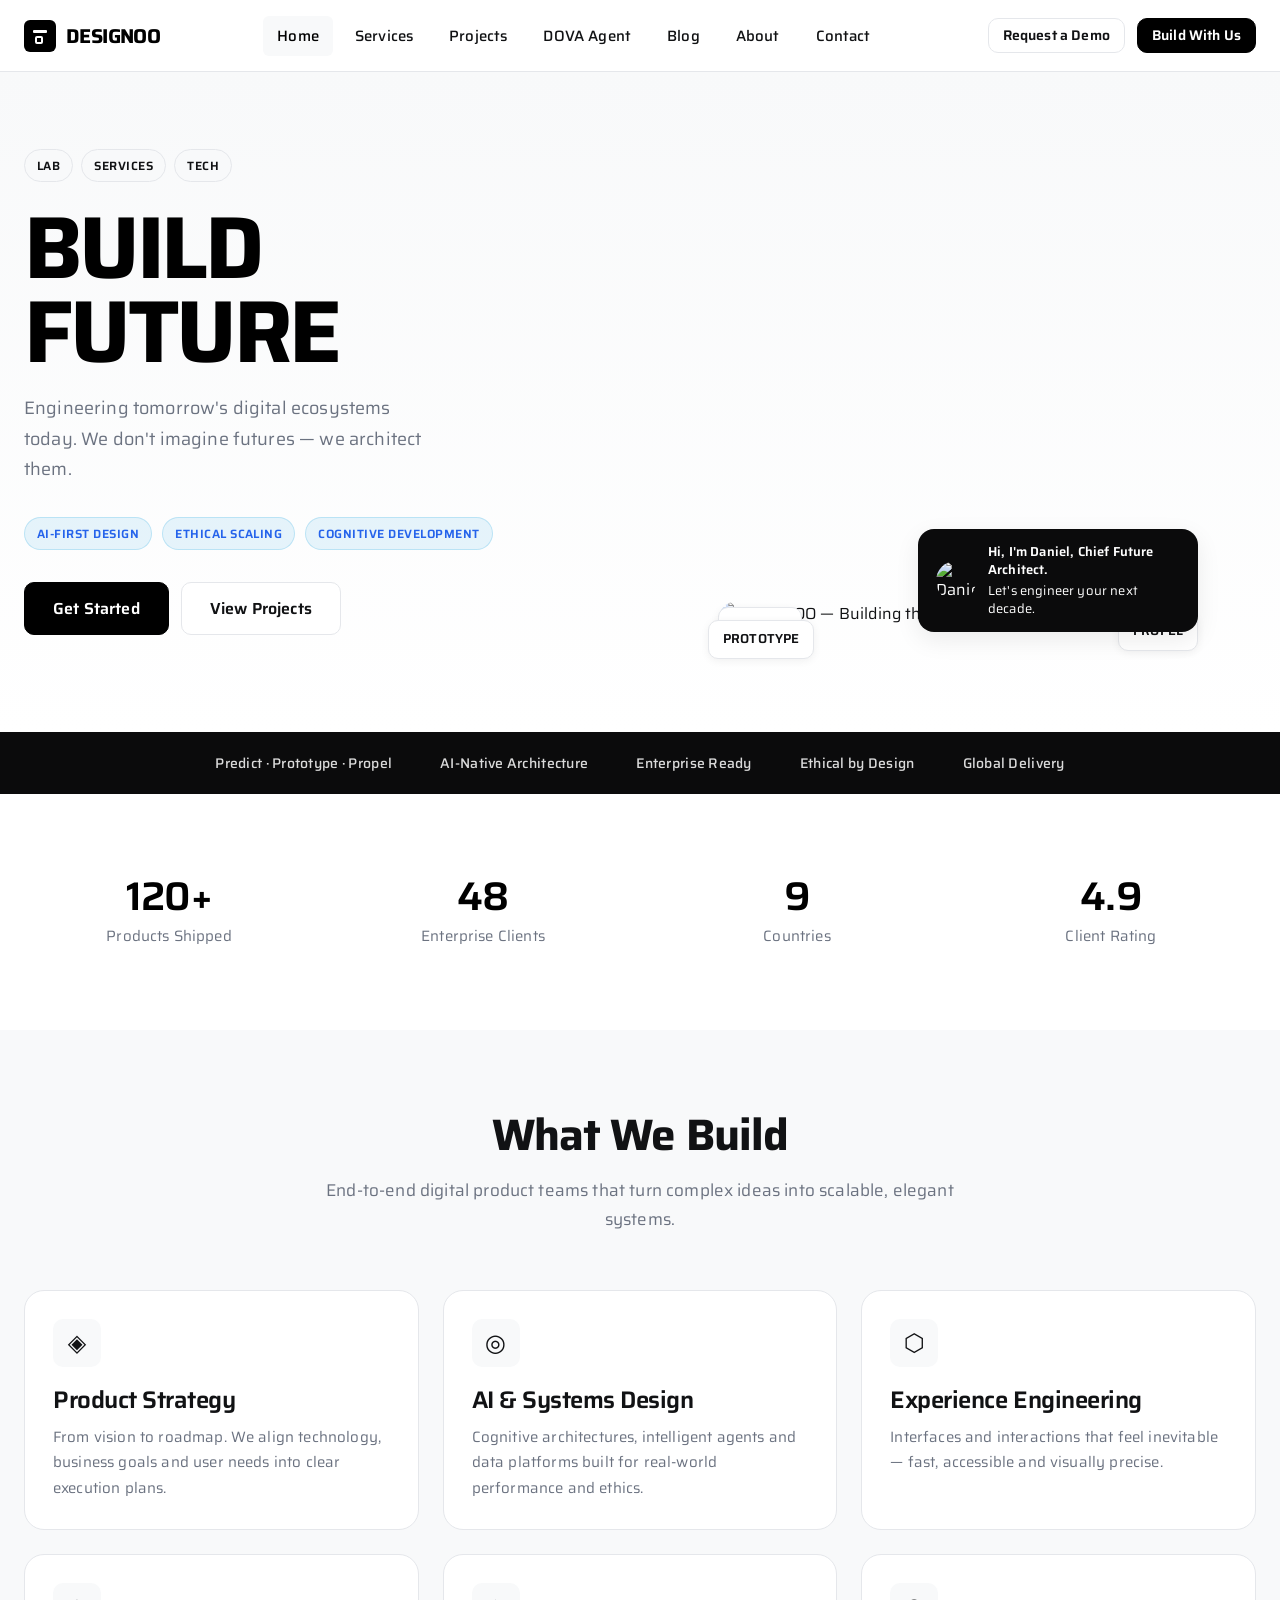
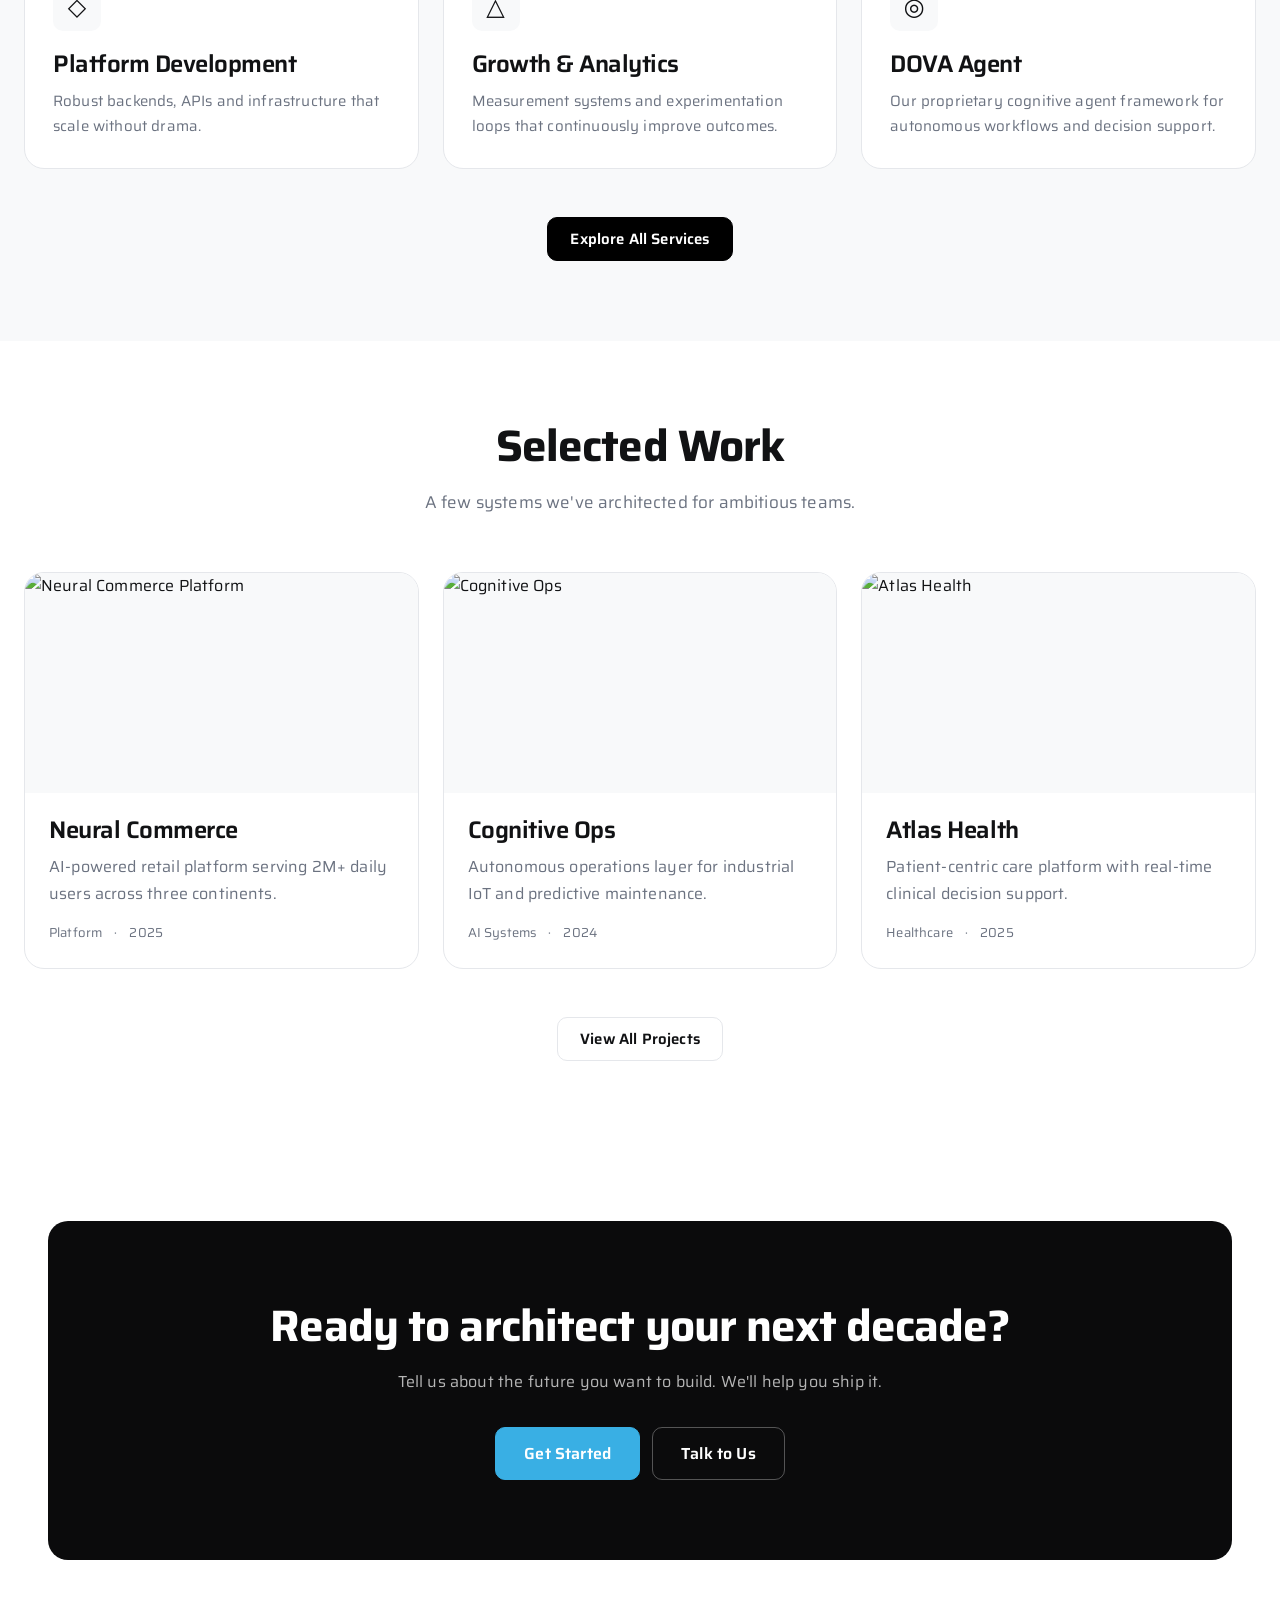
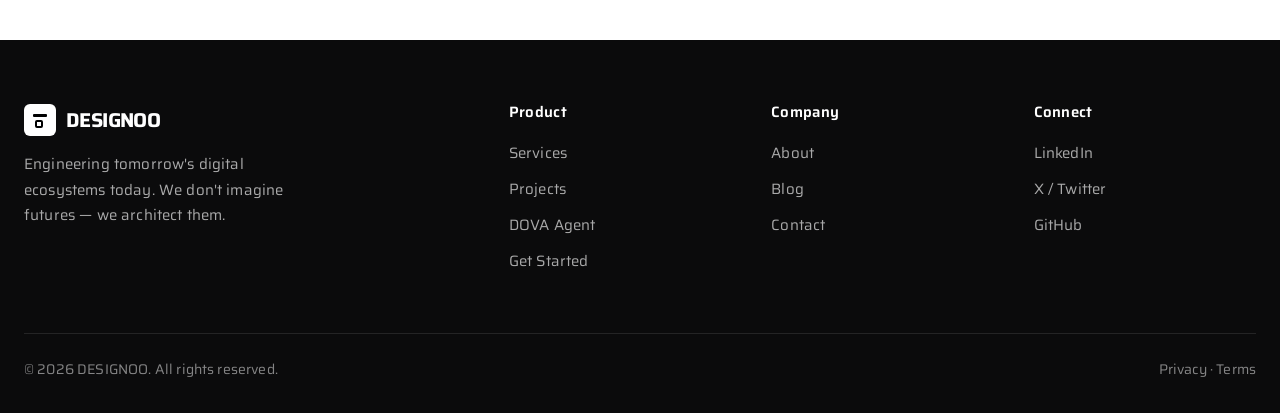
==== index.html @ bbede113 "Add Home page (index.html)" ====
<!DOCTYPE html>
<html lang="en">
<head>
  <meta charset="UTF-8">
  <meta name="viewport" content="width=device-width, initial-scale=1.0">
  <title>DESIGNOO — Engineering Tomorrow's Digital Ecosystems</title>
  <meta name="description" content="We don't imagine futures — we architect them. AI-first design, ethical scaling, cognitive development.">
  <link rel="stylesheet" href="styles.css">
</head>
<body>
  <header class="header">
    <div class="container header-inner">
      <a href="index.html" class="logo">
        <span class="logo-icon"></span>
        DESIGNOO
      </a>
      <nav class="nav" id="mainNav">
        <a href="index.html" class="nav-link active">Home</a>
        <a href="services.html" class="nav-link">Services</a>
        <a href="projects.html" class="nav-link">Projects</a>
        <a href="dova-agent.html" class="nav-link">DOVA Agent</a>
        <a href="blog.html" class="nav-link">Blog</a>
        <a href="about.html" class="nav-link">About</a>
        <a href="contact.html" class="nav-link">Contact</a>
      </nav>
      <div class="nav-actions">
        <a href="get-started.html" class="btn btn-secondary btn-sm">Request a Demo</a>
        <a href="get-started.html" class="btn btn-primary btn-sm">Build With Us</a>
        <button class="mobile-toggle" id="menuToggle" aria-label="Toggle menu">
          <span></span><span></span><span></span>
        </button>
      </div>
    </div>
  </header>

  <section class="hero">
    <div class="container">
      <div class="hero-content">
        <div class="hero-text">
          <div class="hero-eyebrow">
            <span class="badge">Lab</span>
            <span class="badge">Services</span>
            <span class="badge">Tech</span>
          </div>
          <h1 class="hero-title">
            <span>BUILD</span>
            <span>FUTURE</span>
          </h1>
          <p class="hero-sub">
            Engineering tomorrow's digital ecosystems today. We don't imagine futures — we architect them.
          </p>
          <div class="hero-tags">
            <span class="badge badge-blue">AI-First Design</span>
            <span class="badge badge-blue">Ethical Scaling</span>
            <span class="badge badge-blue">Cognitive Development</span>
          </div>
          <div class="hero-actions">
            <a href="get-started.html" class="btn btn-primary btn-lg">Get Started</a>
            <a href="projects.html" class="btn btn-secondary btn-lg">View Projects</a>
          </div>
        </div>
        <div class="hero-visual">
          <div class="hero-image-wrap">
            <img src="https://images.unsplash.com/photo-1485827404703-89b55fcc595e?w=900&h=900&fit=crop" alt="DESIGNOO — Building the Future with advanced robotics and AI">
            <span class="floating-tag predict">PREDICT</span>
            <span class="floating-tag prototype">PROTOTYPE</span>
            <span class="floating-tag propel">PROPEL</span>
            <div class="chat-widget">
              <img src="https://images.unsplash.com/photo-1507003211169-0a1dd7228f2d?w=80&h=80&fit=crop&crop=face" alt="Daniel">
              <div class="chat-text">
                <strong>Hi, I'm Daniel, Chief Future Architect.</strong>
                Let's engineer your next decade.
              </div>
            </div>
          </div>
        </div>
      </div>
    </div>
  </section>

  <div class="feature-strip">
    <div class="container feature-strip-inner">
      <span>Predict · Prototype · Propel</span>
      <span>AI-Native Architecture</span>
      <span>Enterprise Ready</span>
      <span>Ethical by Design</span>
      <span>Global Delivery</span>
    </div>
  </div>

  <section class="section">
    <div class="container">
      <div class="stats-grid">
        <div class="stat-item"><h3>120+</h3><p>Products Shipped</p></div>
        <div class="stat-item"><h3>48</h3><p>Enterprise Clients</p></div>
        <div class="stat-item"><h3>9</h3><p>Countries</p></div>
        <div class="stat-item"><h3>4.9</h3><p>Client Rating</p></div>
      </div>
    </div>
  </section>

  <section class="section" style="background: var(--soft-bg);">
    <div class="container">
      <div class="section-header">
        <h2>What We Build</h2>
        <p>End-to-end digital product teams that turn complex ideas into scalable, elegant systems.</p>
      </div>
      <div class="grid grid-3">
        <div class="card"><div class="card-icon">◈</div><h3>Product Strategy</h3><p>From vision to roadmap. We align technology, business goals and user needs into clear execution plans.</p></div>
        <div class="card"><div class="card-icon">◎</div><h3>AI & Systems Design</h3><p>Cognitive architectures, intelligent agents and data platforms built for real-world performance and ethics.</p></div>
        <div class="card"><div class="card-icon">⬡</div><h3>Experience Engineering</h3><p>Interfaces and interactions that feel inevitable — fast, accessible and visually precise.</p></div>
        <div class="card"><div class="card-icon">◇</div><h3>Platform Development</h3><p>Robust backends, APIs and infrastructure that scale without drama.</p></div>
        <div class="card"><div class="card-icon">△</div><h3>Growth & Analytics</h3><p>Measurement systems and experimentation loops that continuously improve outcomes.</p></div>
        <div class="card"><div class="card-icon">◎</div><h3>DOVA Agent</h3><p>Our proprietary cognitive agent framework for autonomous workflows and decision support.</p></div>
      </div>
      <div class="text-center mt-48"><a href="services.html" class="btn btn-primary">Explore All Services</a></div>
    </div>
  </section>

  <section class="section">
    <div class="container">
      <div class="section-header">
        <h2>Selected Work</h2>
        <p>A few systems we've architected for ambitious teams.</p>
      </div>
      <div class="grid grid-3">
        <a href="projects.html" class="project-card">
          <img src="https://images.unsplash.com/photo-1555949963-aa79dcee981c?w=600&h=400&fit=crop" alt="Neural Commerce Platform">
          <div class="project-card-body"><h3>Neural Commerce</h3><p>AI-powered retail platform serving 2M+ daily users across three continents.</p><div class="project-meta"><span>Platform</span><span>·</span><span>2025</span></div></div>
        </a>
        <a href="projects.html" class="project-card">
          <img src="https://images.unsplash.com/photo-1485827404703-89b55fcc595e?w=600&h=400&fit=crop" alt="Cognitive Ops">
          <div class="project-card-body"><h3>Cognitive Ops</h3><p>Autonomous operations layer for industrial IoT and predictive maintenance.</p><div class="project-meta"><span>AI Systems</span><span>·</span><span>2024</span></div></div>
        </a>
        <a href="projects.html" class="project-card">
          <img src="https://images.unsplash.com/photo-1518770660439-4636190af475?w=600&h=400&fit=crop" alt="Atlas Health">
          <div class="project-card-body"><h3>Atlas Health</h3><p>Patient-centric care platform with real-time clinical decision support.</p><div class="project-meta"><span>Healthcare</span><span>·</span><span>2025</span></div></div>
        </a>
      </div>
      <div class="text-center mt-48"><a href="projects.html" class="btn btn-secondary">View All Projects</a></div>
    </div>
  </section>

  <section class="section">
    <div class="container">
      <div class="cta-section">
        <h2>Ready to architect your next decade?</h2>
        <p>Tell us about the future you want to build. We'll help you ship it.</p>
        <div class="cta-actions">
          <a href="get-started.html" class="btn btn-accent btn-lg">Get Started</a>
          <a href="contact.html" class="btn btn-secondary btn-lg" style="background: transparent; color: #fff; border-color: rgba(255,255,255,0.3);">Talk to Us</a>
        </div>
      </div>
    </div>
  </section>

  <footer class="footer">
    <div class="container">
      <div class="footer-grid">
        <div class="footer-brand">
          <a href="index.html" class="logo" style="color: #fff;"><span class="logo-icon"></span> DESIGNOO</a>
          <p>Engineering tomorrow's digital ecosystems today. We don't imagine futures — we architect them.</p>
        </div>
        <div><h4>Product</h4><div class="footer-links"><a href="services.html">Services</a><a href="projects.html">Projects</a><a href="dova-agent.html">DOVA Agent</a><a href="get-started.html">Get Started</a></div></div>
        <div><h4>Company</h4><div class="footer-links"><a href="about.html">About</a><a href="blog.html">Blog</a><a href="contact.html">Contact</a></div></div>
        <div><h4>Connect</h4><div class="footer-links"><a href="#">LinkedIn</a><a href="#">X / Twitter</a><a href="#">GitHub</a></div></div>
      </div>
      <div class="footer-bottom"><span>© 2026 DESIGNOO. All rights reserved.</span><span>Privacy · Terms</span></div>
    </div>
  </footer>

  <script>
    const toggle = document.getElementById('menuToggle');
    const nav = document.getElementById('mainNav');
    if (toggle && nav) {
      toggle.addEventListener('click', () => nav.classList.toggle('open'));
    }
  </script>
</body>
</html>
---- styles.css ----
/* DESIGNOO Design System - Modern · Premium · Minimal · Digital */
@import url('https://fonts.googleapis.com/css2?family=Saira:wght@400;500;600;700&display=swap');

:root {
  /* Core Colors */
  --primary-black: #000000;
  --primary-white: #FFFFFF;
  --soft-bg: #F8F9FA;
  --dark-bg: #0B0B0C;
  --text-dark: #111214;
  --text-grey: #6B7280;
  --border: #E5E7EB;
  
  /* Accent */
  --primary-blue: #39AFE4;
  --blue-dark: #2563EB;
  
  /* Radius */
  --radius-sm: 6px;
  --radius-md: 10px;
  --radius-lg: 16px;
  --radius-xl: 20px;
  
  /* Shadows */
  --shadow-sm: 0 2px 8px rgba(0, 0, 0, 0.06);
  --shadow-card: 0 8px 24px rgba(0, 0, 0, 0.08);
  --shadow-modal: 0 20px 50px rgba(0, 0, 0, 0.15);
  
  /* Spacing */
  --max-width: 1280px;
  --header-height: 72px;
}

*,
*::before,
*::after {
  box-sizing: border-box;
  margin: 0;
  padding: 0;
}

html {
  scroll-behavior: smooth;
  font-size: 16px;
}

body {
  font-family: 'Saira', system-ui, -apple-system, sans-serif;
  font-weight: 400;
  color: var(--text-dark);
  background: var(--primary-white);
  line-height: 1.6;
  letter-spacing: 0.01em;
  -webkit-font-smoothing: antialiased;
  -moz-osx-font-smoothing: grayscale;
}

img {
  max-width: 100%;
  height: auto;
  display: block;
}

a {
  text-decoration: none;
  color: inherit;
  transition: color 0.2s ease, opacity 0.2s ease;
}

ul, ol {
  list-style: none;
}

button, input, select, textarea {
  font-family: inherit;
  font-size: inherit;
}

/* Typography */
h1, h2, h3, h4, h5, h6 {
  font-weight: 700;
  line-height: 1.15;
  letter-spacing: -0.02em;
  color: var(--text-dark);
}

h1 { font-size: clamp(2.5rem, 6vw, 4.5rem); }
h2 { font-size: clamp(1.75rem, 4vw, 2.75rem); }
h3 { font-size: clamp(1.25rem, 2.5vw, 1.5rem); font-weight: 600; }
h4 { font-size: 1.125rem; font-weight: 600; }

p {
  color: var(--text-grey);
  font-size: 1rem;
  line-height: 1.7;
}

.text-large {
  font-size: 1.125rem;
  line-height: 1.7;
}

.lead {
  font-size: 1.25rem;
  color: var(--text-grey);
  max-width: 640px;
}

/* Layout */
.container {
  width: 100%;
  max-width: var(--max-width);
  margin: 0 auto;
  padding: 0 24px;
}

.section {
  padding: 80px 0;
}

.section-sm {
  padding: 48px 0;
}

.section-lg {
  padding: 120px 0;
}

.grid {
  display: grid;
  gap: 24px;
}

.grid-2 { grid-template-columns: repeat(2, 1fr); }
.grid-3 { grid-template-columns: repeat(3, 1fr); }
.grid-4 { grid-template-columns: repeat(4, 1fr); }

@media (max-width: 1024px) {
  .grid-4 { grid-template-columns: repeat(2, 1fr); }
  .grid-3 { grid-template-columns: repeat(2, 1fr); }
}

@media (max-width: 640px) {
  .grid-2, .grid-3, .grid-4 { grid-template-columns: 1fr; }
  .section { padding: 56px 0; }
  .section-lg { padding: 72px 0; }
}

/* Header / Navigation */
.header {
  position: sticky;
  top: 0;
  z-index: 1000;
  background: rgba(255, 255, 255, 0.92);
  backdrop-filter: blur(12px);
  border-bottom: 1px solid var(--border);
  height: var(--header-height);
}

.header-inner {
  display: flex;
  align-items: center;
  justify-content: space-between;
  height: 100%;
  gap: 24px;
}

.logo {
  display: flex;
  align-items: center;
  gap: 10px;
  font-weight: 700;
  font-size: 1.25rem;
  letter-spacing: -0.03em;
  color: var(--primary-black);
}

.logo-icon {
  width: 32px;
  height: 32px;
  background: var(--primary-black);
  border-radius: var(--radius-sm);
  display: flex;
  align-items: center;
  justify-content: center;
  position: relative;
  flex-shrink: 0;
}

.logo-icon::before,
.logo-icon::after {
  content: '';
  position: absolute;
  background: var(--primary-white);
}

.logo-icon::before {
  width: 14px;
  height: 3px;
  top: 10px;
  left: 9px;
  border-radius: 1px;
}

.logo-icon::after {
  width: 8px;
  height: 8px;
  border: 2.5px solid var(--primary-white);
  border-radius: 2px;
  bottom: 8px;
  left: 11px;
  background: transparent;
}

/* Footer logo (inverted) */
.footer .logo-icon {
  background: var(--primary-white);
}

.footer .logo-icon::before {
  background: var(--primary-black);
}

.footer .logo-icon::after {
  border-color: var(--primary-black);
  background: transparent;
}

.nav {
  display: flex;
  align-items: center;
  gap: 8px;
}

.nav-link {
  padding: 8px 14px;
  font-size: 0.9375rem;
  font-weight: 500;
  color: var(--text-dark);
  border-radius: var(--radius-sm);
  transition: background 0.2s, color 0.2s;
}

.nav-link:hover,
.nav-link.active {
  background: var(--soft-bg);
  color: var(--primary-black);
}

.nav-actions {
  display: flex;
  align-items: center;
  gap: 12px;
}

.mobile-toggle {
  display: none;
  width: 40px;
  height: 40px;
  border: none;
  background: transparent;
  cursor: pointer;
  flex-direction: column;
  align-items: center;
  justify-content: center;
  gap: 5px;
  border-radius: var(--radius-sm);
}

.mobile-toggle span {
  display: block;
  width: 20px;
  height: 2px;
  background: var(--primary-black);
  border-radius: 1px;
  transition: 0.2s;
}

@media (max-width: 900px) {
  .nav {
    display: none;
    position: absolute;
    top: var(--header-height);
    left: 0;
    right: 0;
    background: var(--primary-white);
    border-bottom: 1px solid var(--border);
    flex-direction: column;
    padding: 16px;
    gap: 4px;
    box-shadow: var(--shadow-card);
  }
  
  .nav.open {
    display: flex;
  }
  
  .nav-link {
    width: 100%;
    padding: 12px 16px;
  }
  
  .mobile-toggle {
    display: flex;
  }
  
  .nav-actions .btn-secondary {
    display: none;
  }
}

/* Buttons */
.btn {
  display: inline-flex;
  align-items: center;
  justify-content: center;
  gap: 8px;
  padding: 12px 22px;
  font-size: 0.9375rem;
  font-weight: 600;
  border-radius: var(--radius-md);
  border: 1.5px solid transparent;
  cursor: pointer;
  transition: all 0.2s ease;
  white-space: nowrap;
  line-height: 1.2;
}

.btn-primary {
  background: var(--primary-black);
  color: var(--primary-white);
  border-color: var(--primary-black);
}

.btn-primary:hover {
  background: #1a1a1a;
  border-color: #1a1a1a;
}

.btn-accent {
  background: var(--primary-blue);
  color: var(--primary-white);
  border-color: var(--primary-blue);
}

.btn-accent:hover {
  background: var(--blue-dark);
  border-color: var(--blue-dark);
}

.btn-secondary {
  background: var(--primary-white);
  color: var(--text-dark);
  border-color: var(--border);
}

.btn-secondary:hover {
  background: var(--soft-bg);
  border-color: #d1d5db;
}

.btn-ghost {
  background: transparent;
  color: var(--text-dark);
  border-color: transparent;
}

.btn-ghost:hover {
  background: var(--soft-bg);
}

.btn-lg {
  padding: 16px 28px;
  font-size: 1rem;
}

.btn-sm {
  padding: 8px 14px;
  font-size: 0.875rem;
}

.btn:disabled {
  opacity: 0.5;
  cursor: not-allowed;
}

/* Badge / Tag */
.badge {
  display: inline-flex;
  align-items: center;
  padding: 6px 12px;
  font-size: 0.75rem;
  font-weight: 600;
  letter-spacing: 0.04em;
  text-transform: uppercase;
  border-radius: 999px;
  background: var(--soft-bg);
  color: var(--text-dark);
  border: 1px solid var(--border);
}

.badge-blue {
  background: rgba(57, 175, 228, 0.12);
  color: var(--blue-dark);
  border-color: rgba(57, 175, 228, 0.25);
}

.badge-dark {
  background: var(--dark-bg);
  color: var(--primary-white);
  border-color: var(--dark-bg);
}

/* Cards */
.card {
  background: var(--primary-white);
  border: 1px solid var(--border);
  border-radius: var(--radius-xl);
  padding: 28px;
  transition: box-shadow 0.25s ease, transform 0.25s ease;
}

.card:hover {
  box-shadow: var(--shadow-card);
}

.card-icon {
  width: 48px;
  height: 48px;
  border-radius: var(--radius-md);
  background: var(--soft-bg);
  display: flex;
  align-items: center;
  justify-content: center;
  margin-bottom: 20px;
  font-size: 1.5rem;
}

.card h3 {
  margin-bottom: 10px;
}

.card p {
  font-size: 0.9375rem;
}

/* Hero */
.hero {
  position: relative;
  padding: 60px 0 80px;
  overflow: hidden;
  background: linear-gradient(180deg, #F8F9FA 0%, #FFFFFF 100%);
}

.hero-content {
  display: grid;
  grid-template-columns: 1fr 1fr;
  gap: 40px;
  align-items: center;
  min-height: 520px;
}

.hero-text {
  position: relative;
  z-index: 2;
}

.hero-eyebrow {
  display: flex;
  flex-wrap: wrap;
  gap: 8px;
  margin-bottom: 24px;
}

.hero-title {
  font-size: clamp(3rem, 8vw, 5.5rem);
  font-weight: 700;
  letter-spacing: -0.04em;
  line-height: 0.95;
  color: var(--primary-black);
  margin-bottom: 20px;
}

.hero-title span {
  display: block;
}

.hero-sub {
  font-size: 1.125rem;
  color: var(--text-grey);
  max-width: 420px;
  margin-bottom: 32px;
}

.hero-tags {
  display: flex;
  flex-wrap: wrap;
  gap: 10px;
  margin-bottom: 32px;
}

.hero-actions {
  display: flex;
  flex-wrap: wrap;
  gap: 12px;
}

.hero-visual {
  position: relative;
  display: flex;
  align-items: flex-end;
  justify-content: center;
  height: 100%;
  min-height: 420px;
}

.hero-image-wrap {
  position: relative;
  width: 100%;
  max-width: 480px;
}

.hero-image-wrap img {
  width: 100%;
  border-radius: var(--radius-xl);
  object-fit: cover;
}

.floating-tag {
  position: absolute;
  background: var(--primary-white);
  border: 1px solid var(--border);
  border-radius: var(--radius-md);
  padding: 8px 14px;
  font-size: 0.8125rem;
  font-weight: 600;
  box-shadow: var(--shadow-sm);
  z-index: 3;
}

.floating-tag.predict { top: 12%; left: 0; }
.floating-tag.prototype { top: 38%; left: -10px; }
.floating-tag.propel { top: 22%; right: 0; }

.chat-widget {
  position: absolute;
  bottom: 20px;
  right: 0;
  background: var(--dark-bg);
  color: var(--primary-white);
  border-radius: var(--radius-lg);
  padding: 14px 18px;
  display: flex;
  align-items: center;
  gap: 12px;
  box-shadow: var(--shadow-card);
  max-width: 280px;
  z-index: 4;
}

.chat-widget img {
  width: 40px;
  height: 40px;
  border-radius: 50%;
  object-fit: cover;
}

.chat-widget .chat-text {
  font-size: 0.8125rem;
  line-height: 1.4;
}

.chat-widget .chat-text strong {
  display: block;
  font-weight: 600;
  margin-bottom: 2px;
}

@media (max-width: 900px) {
  .hero-content {
    grid-template-columns: 1fr;
    text-align: center;
  }
  
  .hero-sub {
    margin-left: auto;
    margin-right: auto;
  }
  
  .hero-actions {
    justify-content: center;
  }
  
  .hero-tags {
    justify-content: center;
  }
  
  .hero-eyebrow {
    justify-content: center;
  }
  
  .floating-tag {
    display: none;
  }
  
  .chat-widget {
    position: relative;
    bottom: auto;
    right: auto;
    margin: 24px auto 0;
  }
}

/* Feature strip */
.feature-strip {
  background: var(--dark-bg);
  color: var(--primary-white);
  padding: 20px 0;
}

.feature-strip-inner {
  display: flex;
  flex-wrap: wrap;
  justify-content: center;
  gap: 32px 48px;
  font-size: 0.875rem;
  font-weight: 500;
  letter-spacing: 0.02em;
}

.feature-strip span {
  opacity: 0.85;
}

/* Services / Features section */
.section-header {
  text-align: center;
  max-width: 640px;
  margin: 0 auto 56px;
}

.section-header h2 {
  margin-bottom: 16px;
}

.section-header p {
  font-size: 1.0625rem;
}

/* Projects */
.project-card {
  border-radius: var(--radius-xl);
  overflow: hidden;
  border: 1px solid var(--border);
  background: var(--primary-white);
  transition: box-shadow 0.25s, transform 0.25s;
}

.project-card:hover {
  box-shadow: var(--shadow-card);
  transform: translateY(-4px);
}

.project-card img {
  width: 100%;
  height: 220px;
  object-fit: cover;
  background: var(--soft-bg);
}

.project-card-body {
  padding: 24px;
}

.project-card-body h3 {
  margin-bottom: 8px;
}

.project-meta {
  display: flex;
  gap: 12px;
  margin-top: 16px;
  font-size: 0.8125rem;
  color: var(--text-grey);
}

/* Blog */
.blog-card {
  border: 1px solid var(--border);
  border-radius: var(--radius-xl);
  overflow: hidden;
  background: var(--primary-white);
  transition: box-shadow 0.25s;
}

.blog-card:hover {
  box-shadow: var(--shadow-card);
}

.blog-card img {
  width: 100%;
  height: 200px;
  object-fit: cover;
  background: var(--soft-bg);
}

.blog-card-body {
  padding: 24px;
}

.blog-card-body .meta {
  font-size: 0.8125rem;
  color: var(--text-grey);
  margin-bottom: 10px;
}

.blog-card-body h3 {
  margin-bottom: 10px;
  font-size: 1.125rem;
}

/* Forms */
.form-group {
  margin-bottom: 20px;
}

.form-label {
  display: block;
  font-size: 0.875rem;
  font-weight: 500;
  margin-bottom: 8px;
  color: var(--text-dark);
}

.form-input,
.form-select,
.form-textarea {
  width: 100%;
  padding: 12px 16px;
  border: 1.5px solid var(--border);
  border-radius: var(--radius-md);
  background: var(--primary-white);
  color: var(--text-dark);
  font-size: 0.9375rem;
  transition: border-color 0.2s, box-shadow 0.2s;
}

.form-input:focus,
.form-select:focus,
.form-textarea:focus {
  outline: none;
  border-color: var(--primary-blue);
  box-shadow: 0 0 0 3px rgba(57, 175, 228, 0.15);
}

.form-textarea {
  min-height: 140px;
  resize: vertical;
}

/* Contact */
.contact-grid {
  display: grid;
  grid-template-columns: 1fr 1.2fr;
  gap: 48px;
  align-items: start;
}

@media (max-width: 800px) {
  .contact-grid {
    grid-template-columns: 1fr;
  }
}

.contact-info-item {
  display: flex;
  gap: 16px;
  margin-bottom: 28px;
}

.contact-info-item .icon {
  width: 44px;
  height: 44px;
  border-radius: var(--radius-md);
  background: var(--soft-bg);
  display: flex;
  align-items: center;
  justify-content: center;
  flex-shrink: 0;
  font-size: 1.125rem;
}

/* Footer */
.footer {
  background: var(--dark-bg);
  color: var(--primary-white);
  padding: 64px 0 32px;
}

.footer-grid {
  display: grid;
  grid-template-columns: 2fr 1fr 1fr 1fr;
  gap: 40px;
  margin-bottom: 48px;
}

.footer-brand p {
  color: rgba(255, 255, 255, 0.65);
  margin-top: 16px;
  max-width: 280px;
  font-size: 0.9375rem;
}

.footer h4 {
  color: var(--primary-white);
  margin-bottom: 20px;
  font-size: 0.9375rem;
  letter-spacing: 0.02em;
}

.footer-links a {
  display: block;
  color: rgba(255, 255, 255, 0.65);
  font-size: 0.9375rem;
  margin-bottom: 12px;
  transition: color 0.2s;
}

.footer-links a:hover {
  color: var(--primary-white);
}

.footer-bottom {
  border-top: 1px solid rgba(255, 255, 255, 0.1);
  padding-top: 24px;
  display: flex;
  flex-wrap: wrap;
  justify-content: space-between;
  gap: 16px;
  font-size: 0.875rem;
  color: rgba(255, 255, 255, 0.5);
}

@media (max-width: 800px) {
  .footer-grid {
    grid-template-columns: 1fr 1fr;
  }
}

@media (max-width: 480px) {
  .footer-grid {
    grid-template-columns: 1fr;
  }
}

/* Page header (inner pages) */
.page-hero {
  background: var(--soft-bg);
  padding: 72px 0 56px;
  border-bottom: 1px solid var(--border);
}

.page-hero h1 {
  margin-bottom: 16px;
}

.breadcrumb {
  display: flex;
  gap: 8px;
  font-size: 0.875rem;
  color: var(--text-grey);
  margin-bottom: 20px;
}

.breadcrumb a:hover {
  color: var(--primary-blue);
}

/* CTA Section */
.cta-section {
  background: var(--dark-bg);
  color: var(--primary-white);
  text-align: center;
  padding: 80px 0;
  border-radius: var(--radius-xl);
  margin: 0 24px;
}

.cta-section h2 {
  color: var(--primary-white);
  margin-bottom: 16px;
}

.cta-section p {
  color: rgba(255, 255, 255, 0.7);
  max-width: 520px;
  margin: 0 auto 32px;
}

.cta-actions {
  display: flex;
  justify-content: center;
  gap: 12px;
  flex-wrap: wrap;
}

/* Stats */
.stats-grid {
  display: grid;
  grid-template-columns: repeat(4, 1fr);
  gap: 24px;
  text-align: center;
}

.stat-item h3 {
  font-size: 2.5rem;
  color: var(--primary-black);
  margin-bottom: 4px;
}

.stat-item p {
  font-size: 0.9375rem;
}

@media (max-width: 700px) {
  .stats-grid {
    grid-template-columns: repeat(2, 1fr);
  }
}

/* DOVA Agent specific */
.agent-features {
  display: grid;
  grid-template-columns: repeat(3, 1fr);
  gap: 24px;
}

@media (max-width: 900px) {
  .agent-features {
    grid-template-columns: 1fr;
  }
}

/* Single post */
.post-content {
  max-width: 720px;
  margin: 0 auto;
}

.post-content h2 {
  margin: 40px 0 16px;
  font-size: 1.5rem;
}

.post-content p {
  margin-bottom: 20px;
  font-size: 1.0625rem;
}

.post-meta {
  display: flex;
  align-items: center;
  gap: 16px;
  margin-bottom: 32px;
  font-size: 0.9375rem;
  color: var(--text-grey);
}

.post-meta img {
  width: 44px;
  height: 44px;
  border-radius: 50%;
}

/* Utility */
.text-center { text-align: center; }
.mt-8 { margin-top: 8px; }
.mt-16 { margin-top: 16px; }
.mt-24 { margin-top: 24px; }
.mt-32 { margin-top: 32px; }
.mt-48 { margin-top: 48px; }
.mb-16 { margin-bottom: 16px; }
.mb-24 { margin-bottom: 24px; }
.mb-32 { margin-bottom: 32px; }
.flex { display: flex; }
.flex-center { display: flex; align-items: center; justify-content: center; }
.gap-12 { gap: 12px; }
.gap-16 { gap: 16px; }
.w-full { width: 100%; }

/* Loading / Empty states simple */
.empty-state {
  text-align: center;
  padding: 64px 24px;
  color: var(--text-grey);
}

.empty-state h3 {
  margin-bottom: 8px;
  color: var(--text-dark);
}

/* Smooth hover for links in content */
.content-link {
  color: var(--primary-blue);
  font-weight: 500;
}

.content-link:hover {
  color: var(--blue-dark);
  text-decoration: underline;
}
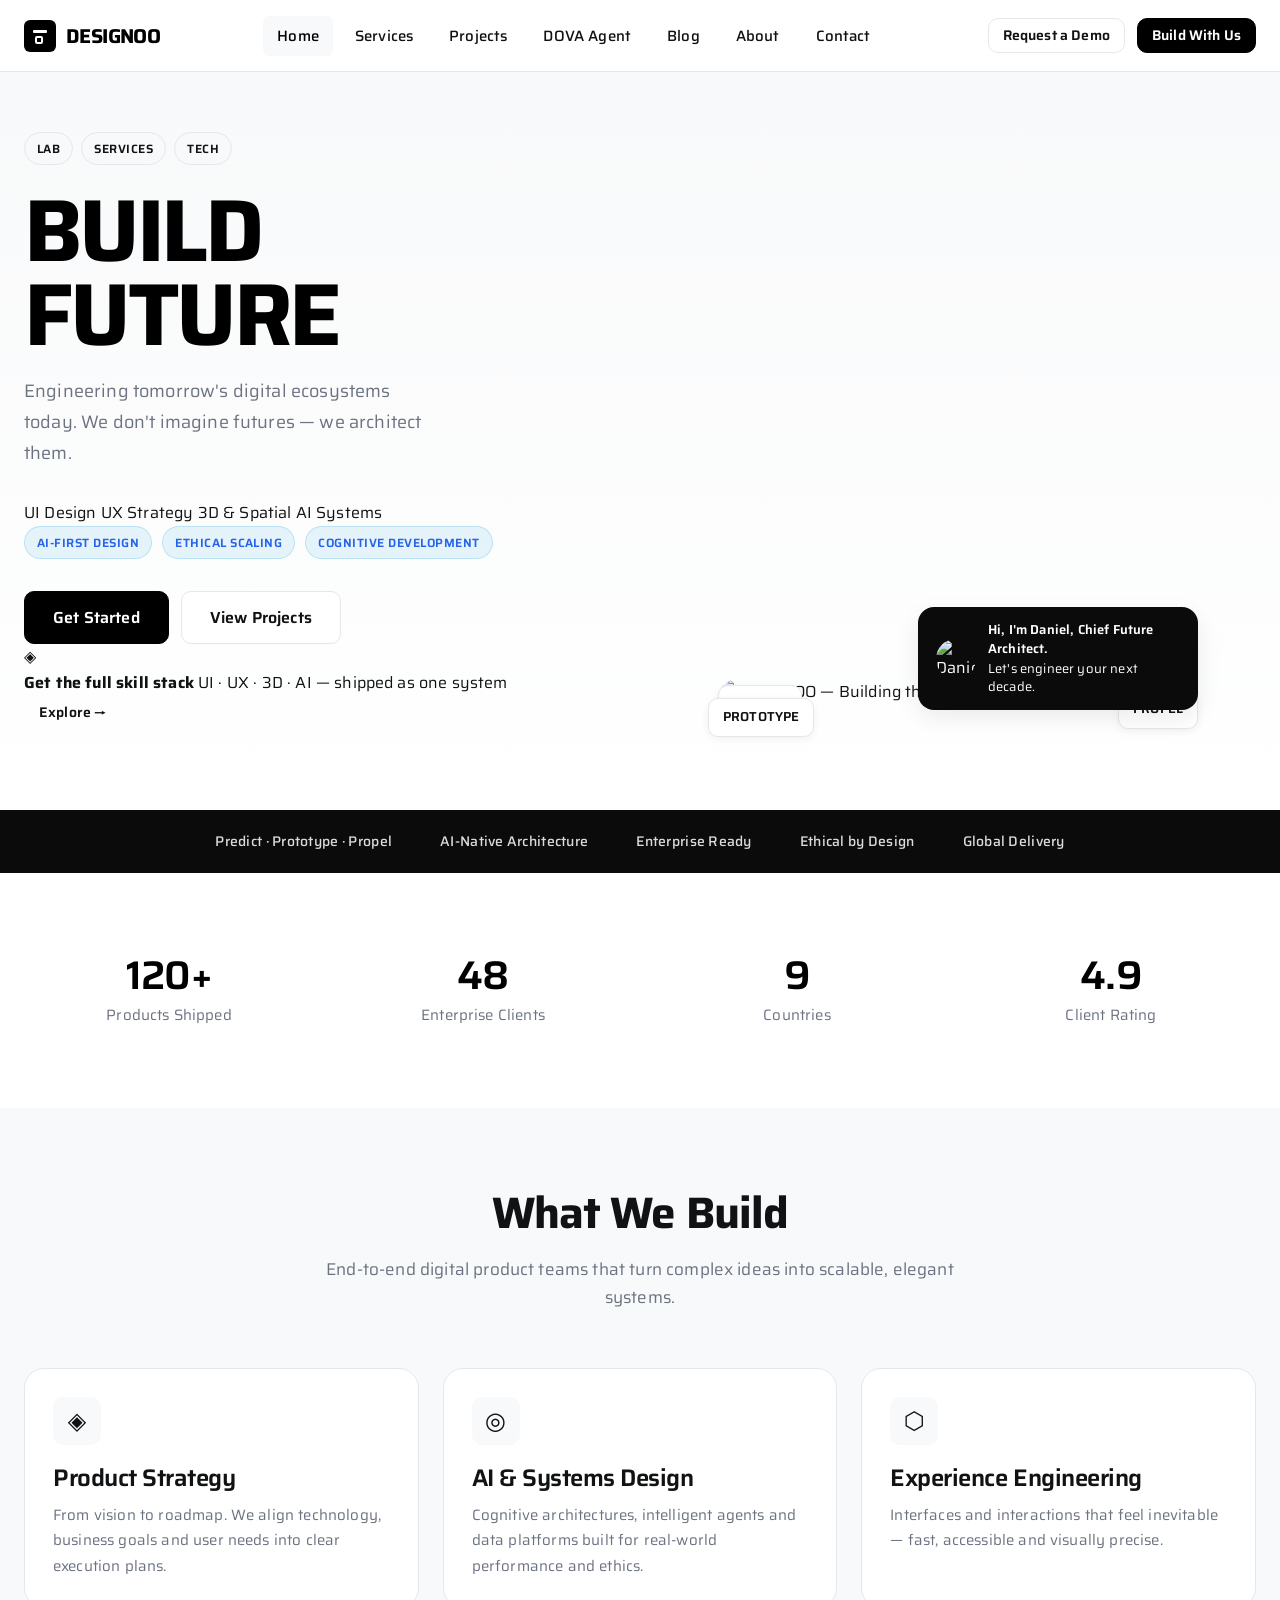
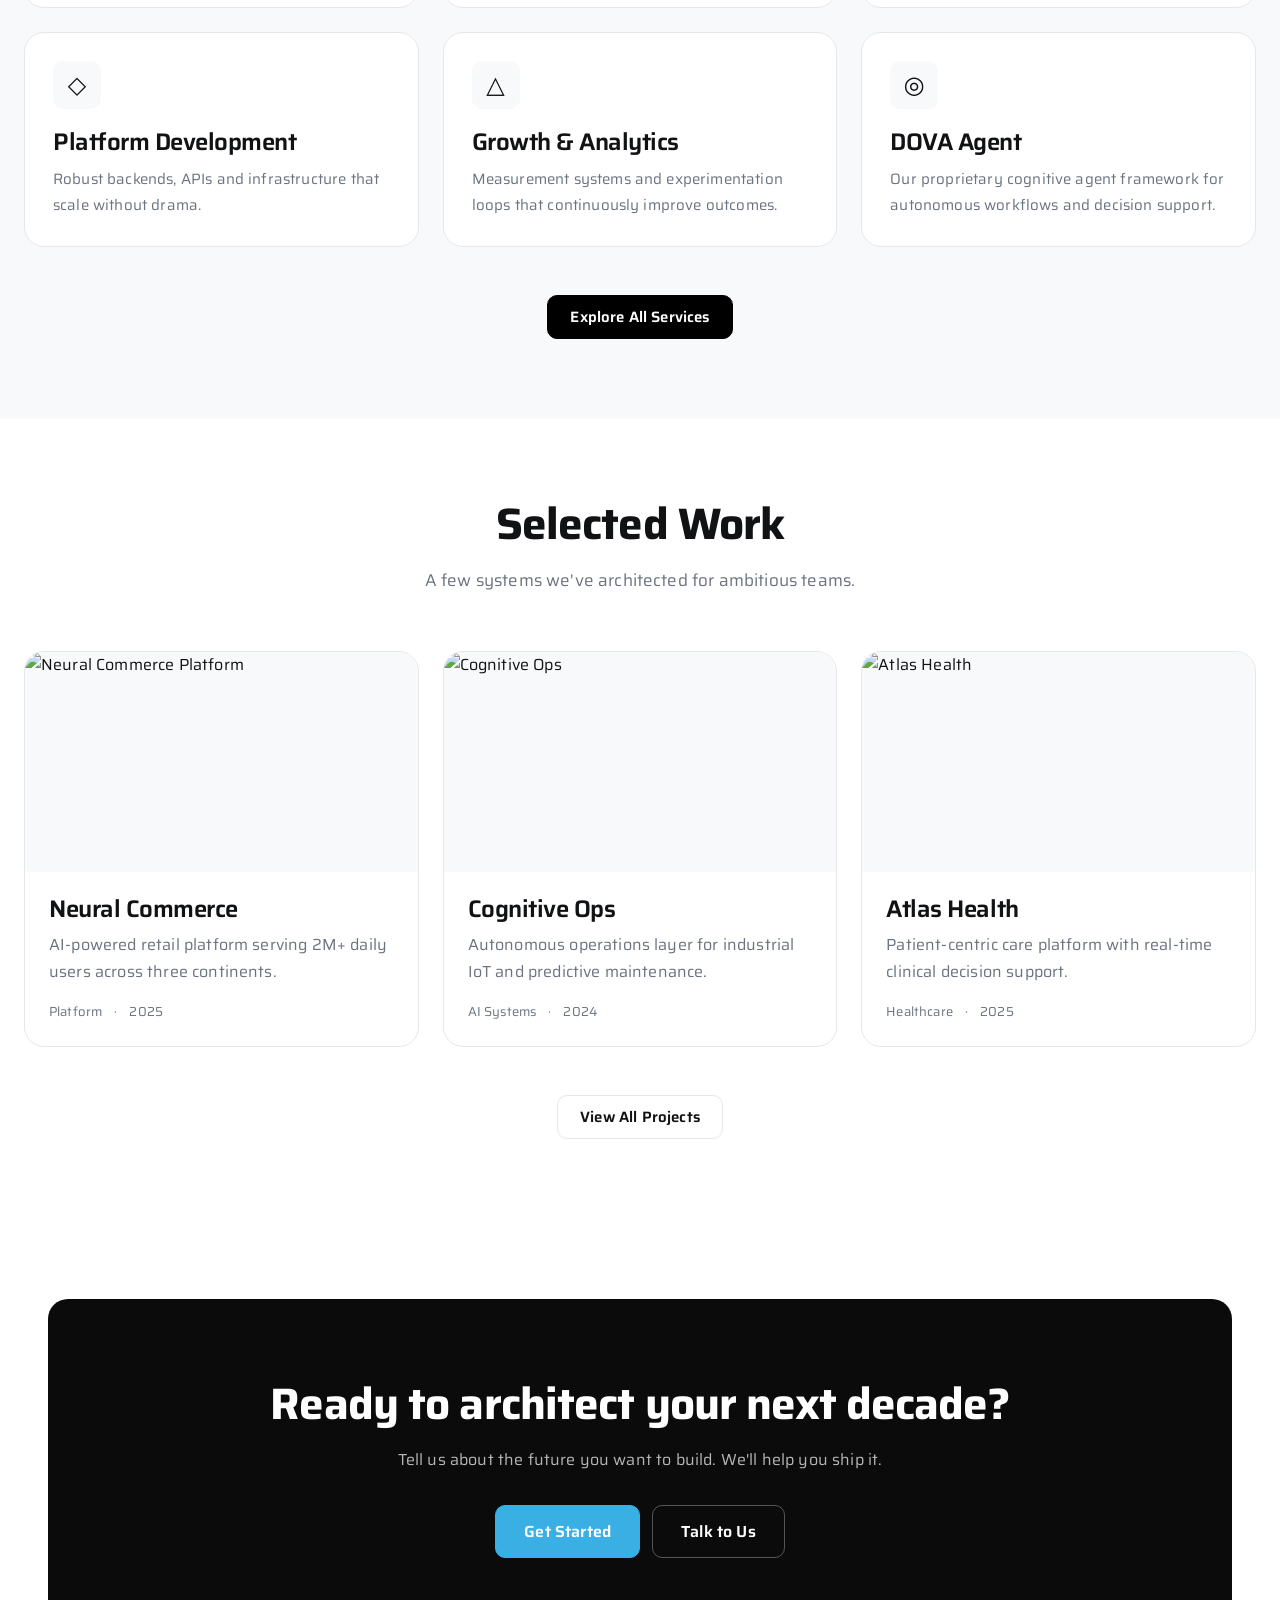
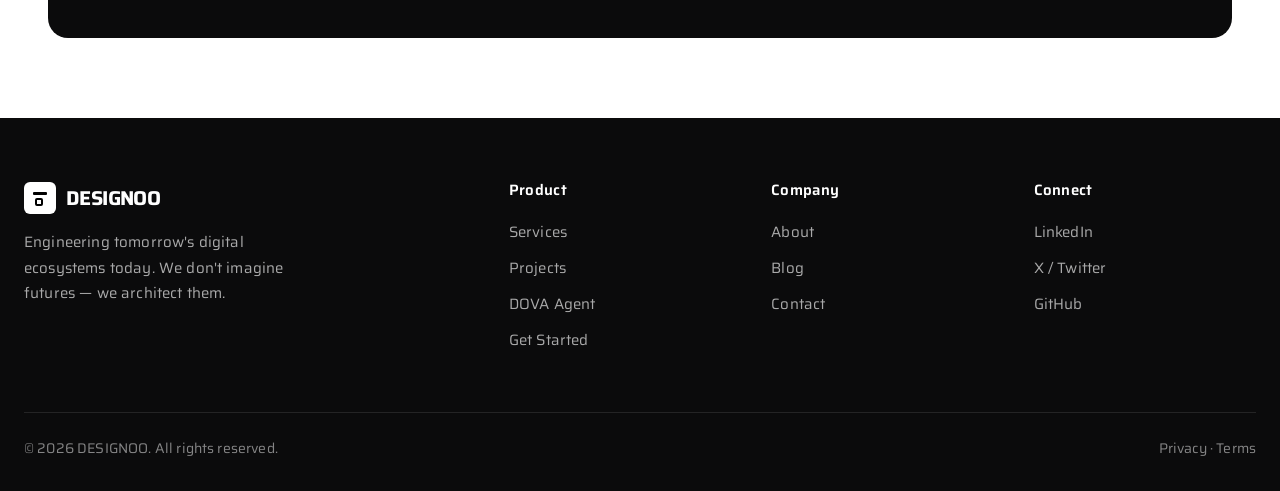
==== commit 971933ea: "Redesign hero: skill pills (UI·UX·3D·AI), Get the skill stack card, refined mobile UX & 3D depth" ====
--- a/index.html
+++ b/index.html
@@ -34,6 +34,7 @@
   </header>
 
   <section class="hero">
+    <div class="hero-bg-glow"></div>
     <div class="container">
       <div class="hero-content">
         <div class="hero-text">
@@ -49,6 +50,12 @@
           <p class="hero-sub">
             Engineering tomorrow's digital ecosystems today. We don't imagine futures — we architect them.
           </p>
+          <div class="hero-skills">
+            <span class="skill-pill">UI Design</span>
+            <span class="skill-pill">UX Strategy</span>
+            <span class="skill-pill">3D & Spatial</span>
+            <span class="skill-pill skill-pill-accent">AI Systems</span>
+          </div>
           <div class="hero-tags">
             <span class="badge badge-blue">AI-First Design</span>
             <span class="badge badge-blue">Ethical Scaling</span>
@@ -57,6 +64,16 @@
           <div class="hero-actions">
             <a href="get-started.html" class="btn btn-primary btn-lg">Get Started</a>
             <a href="projects.html" class="btn btn-secondary btn-lg">View Projects</a>
+          </div>
+          <div class="hero-skill-cta">
+            <div class="skill-cta-card">
+              <div class="skill-cta-icon">◈</div>
+              <div class="skill-cta-body">
+                <strong>Get the full skill stack</strong>
+                <span>UI · UX · 3D · AI — shipped as one system</span>
+              </div>
+              <a href="services.html" class="btn btn-sm btn-ghost skill-cta-btn">Explore →</a>
+            </div>
           </div>
         </div>
         <div class="hero-visual">
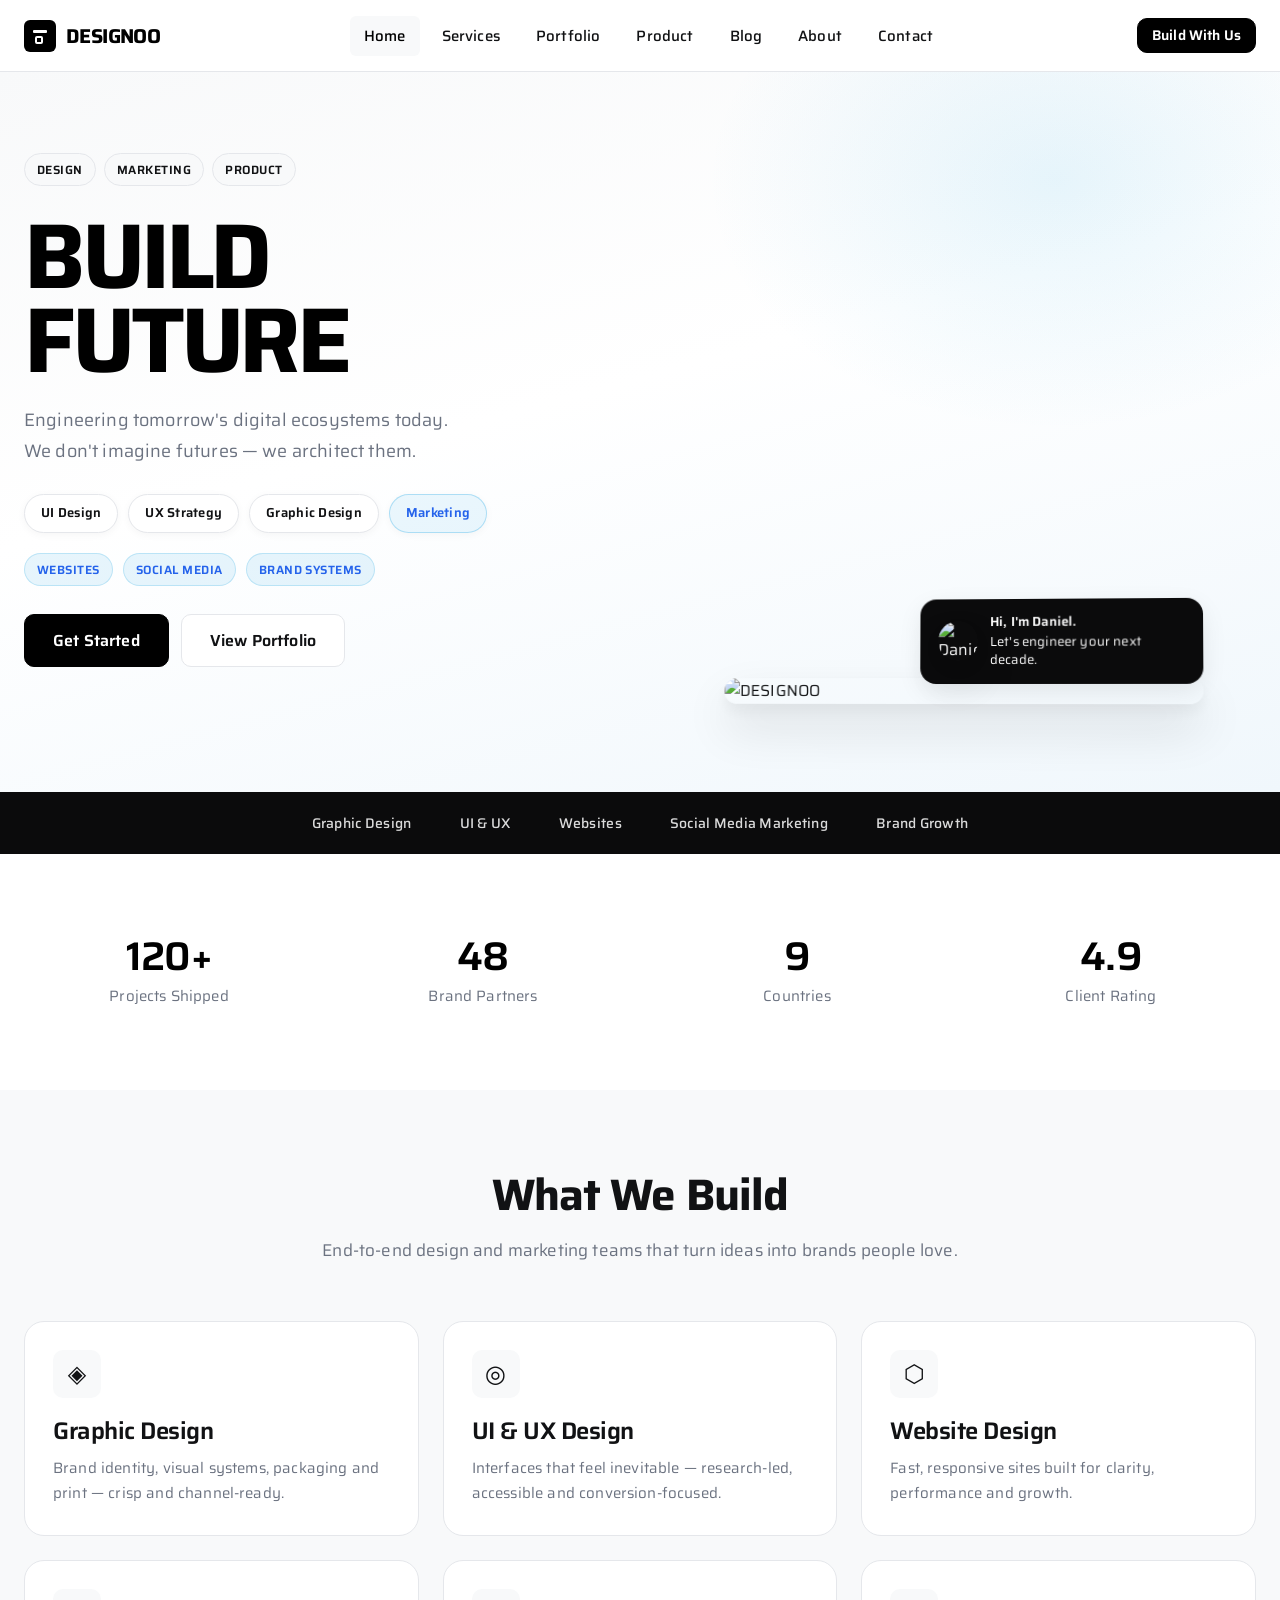
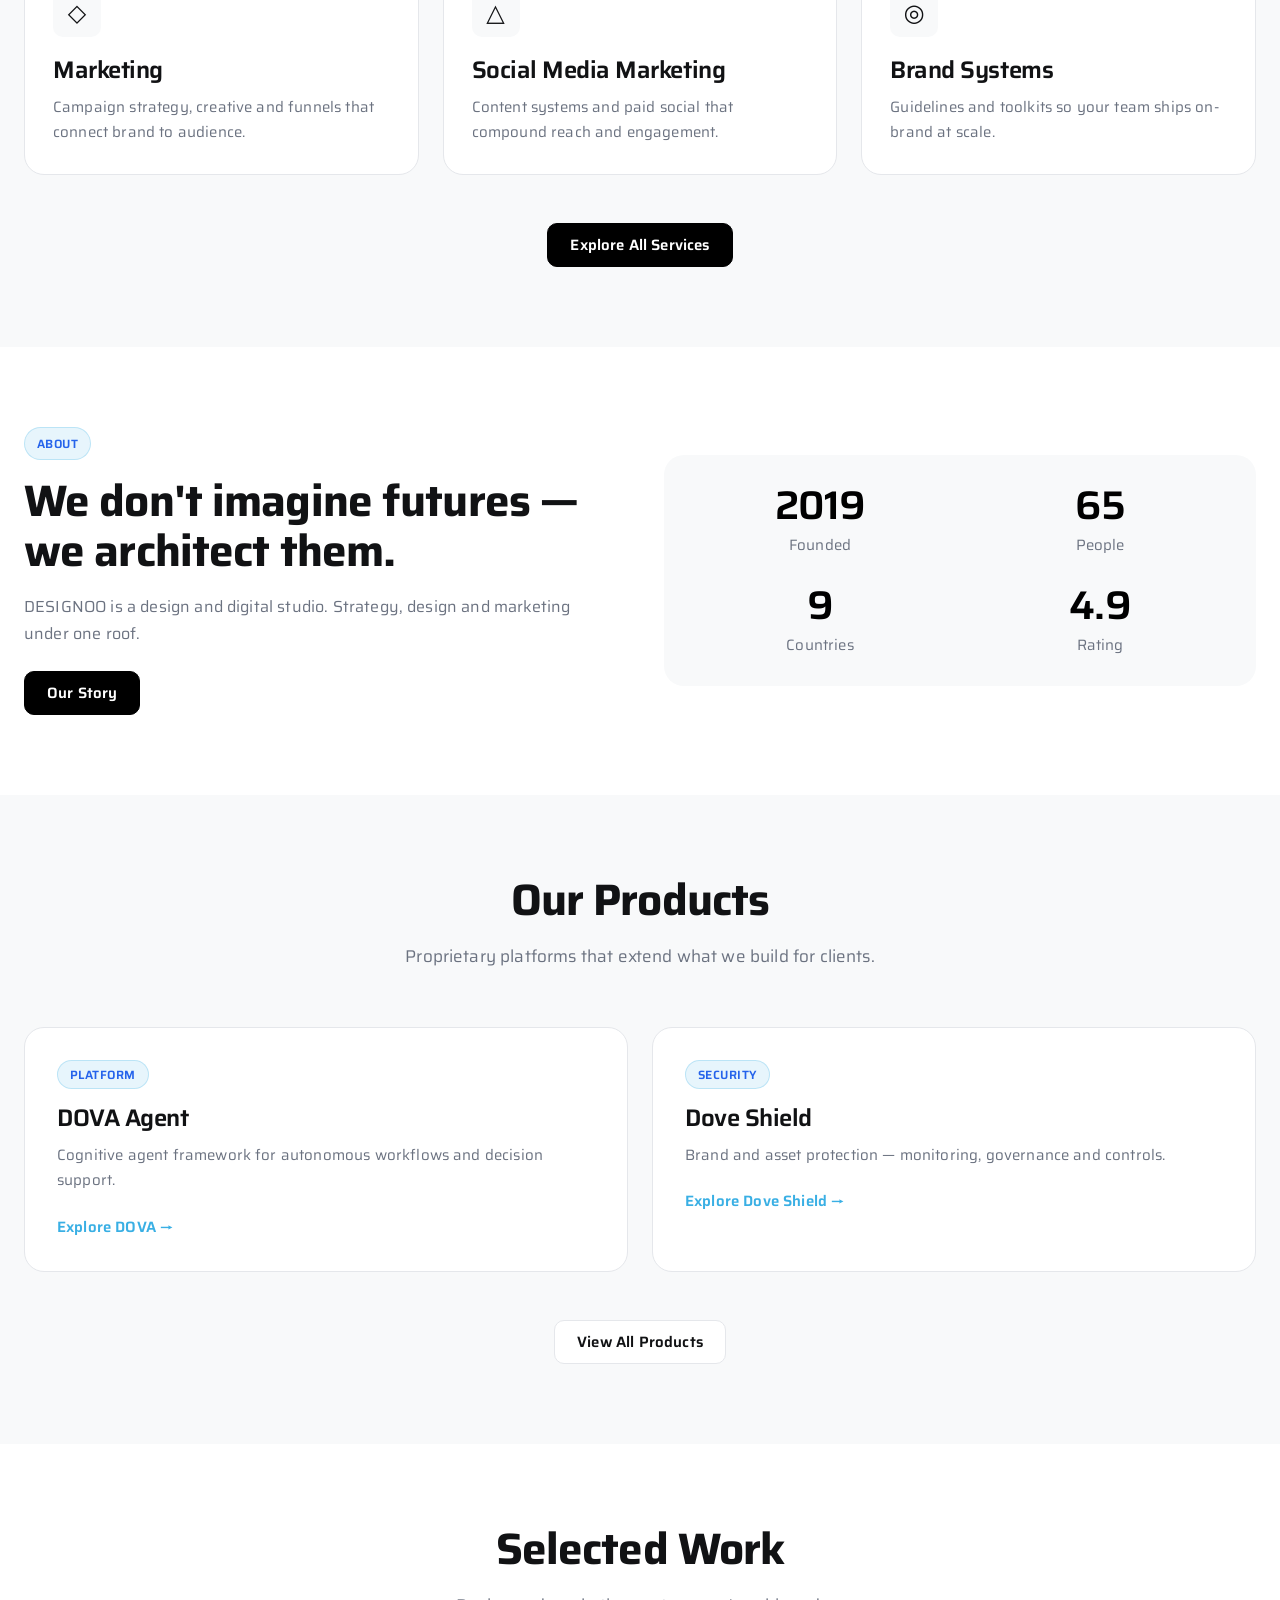
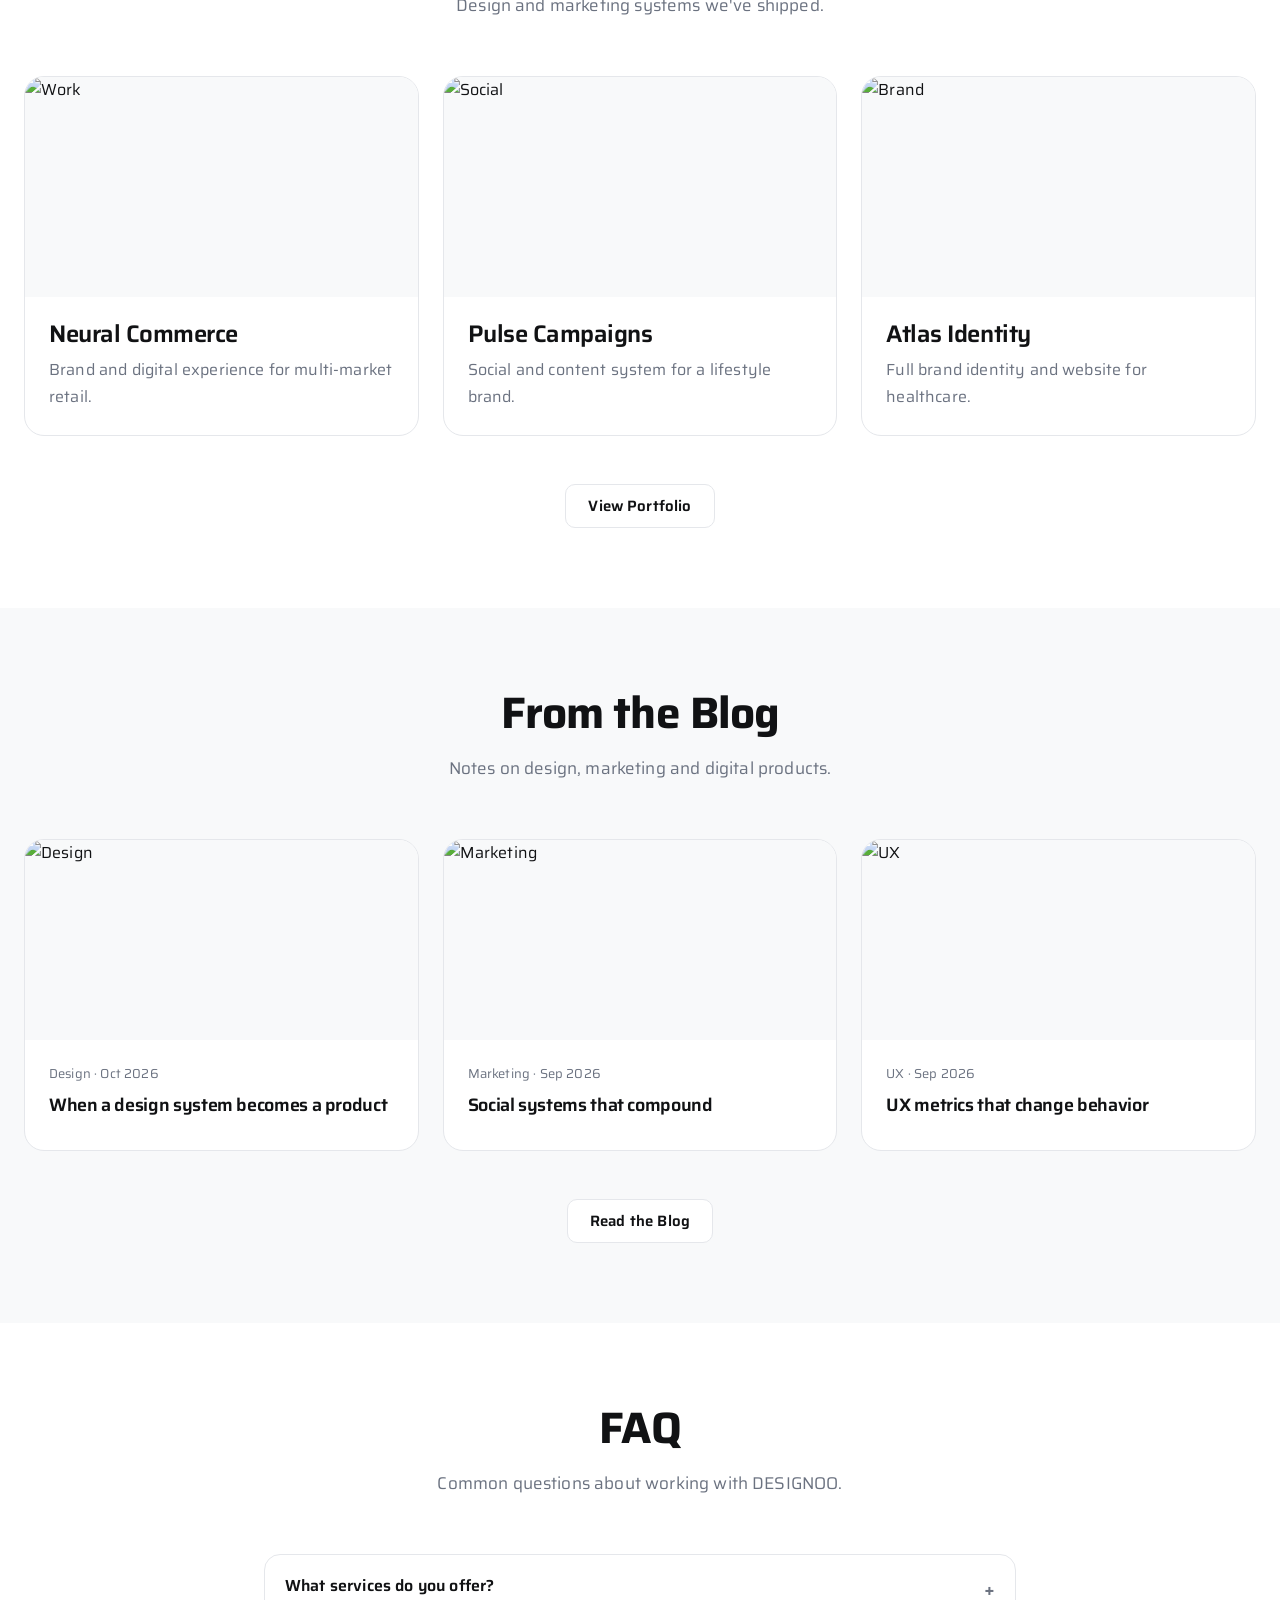
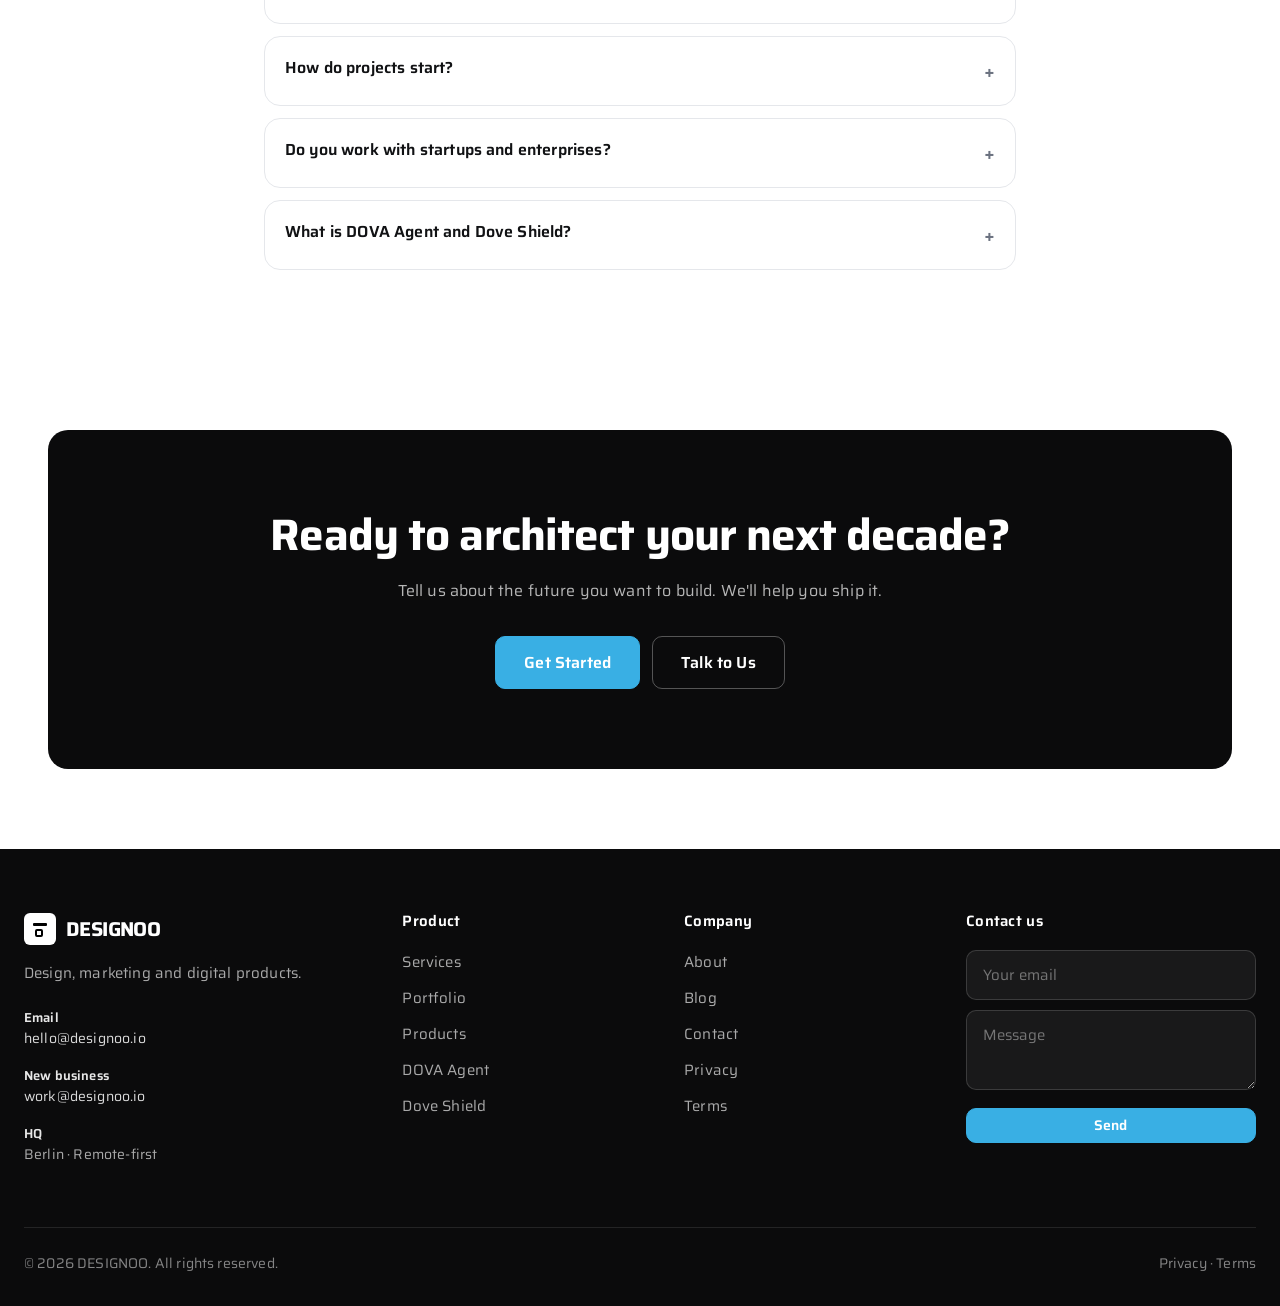
==== commit d04fa282: "Home redesign: services (design/marketing/UI/UX/social), About, Product, Blog, FAQ sections; updated" ====
--- a/index.html
+++ b/index.html
@@ -3,32 +3,27 @@
 <head>
   <meta charset="UTF-8">
   <meta name="viewport" content="width=device-width, initial-scale=1.0">
-  <title>DESIGNOO — Engineering Tomorrow's Digital Ecosystems</title>
-  <meta name="description" content="We don't imagine futures — we architect them. AI-first design, ethical scaling, cognitive development.">
+  <title>DESIGNOO — Design, Marketing & Digital Products</title>
+  <meta name="description" content="Graphic design, UI/UX, websites, marketing and social media — we architect digital experiences that grow brands.">
   <link rel="stylesheet" href="styles.css">
+  <link rel="stylesheet" href="styles-extra.css">
 </head>
 <body>
   <header class="header">
     <div class="container header-inner">
-      <a href="index.html" class="logo">
-        <span class="logo-icon"></span>
-        DESIGNOO
-      </a>
+      <a href="index.html" class="logo"><span class="logo-icon"></span> DESIGNOO</a>
       <nav class="nav" id="mainNav">
         <a href="index.html" class="nav-link active">Home</a>
         <a href="services.html" class="nav-link">Services</a>
-        <a href="projects.html" class="nav-link">Projects</a>
-        <a href="dova-agent.html" class="nav-link">DOVA Agent</a>
+        <a href="projects.html" class="nav-link">Portfolio</a>
+        <a href="product.html" class="nav-link">Product</a>
         <a href="blog.html" class="nav-link">Blog</a>
         <a href="about.html" class="nav-link">About</a>
         <a href="contact.html" class="nav-link">Contact</a>
       </nav>
       <div class="nav-actions">
-        <a href="get-started.html" class="btn btn-secondary btn-sm">Request a Demo</a>
         <a href="get-started.html" class="btn btn-primary btn-sm">Build With Us</a>
-        <button class="mobile-toggle" id="menuToggle" aria-label="Toggle menu">
-          <span></span><span></span><span></span>
-        </button>
+        <button class="mobile-toggle" id="menuToggle" aria-label="Toggle menu"><span></span><span></span><span></span></button>
       </div>
     </div>
   </header>
@@ -39,55 +34,34 @@
       <div class="hero-content">
         <div class="hero-text">
           <div class="hero-eyebrow">
-            <span class="badge">Lab</span>
-            <span class="badge">Services</span>
-            <span class="badge">Tech</span>
-          </div>
-          <h1 class="hero-title">
-            <span>BUILD</span>
-            <span>FUTURE</span>
-          </h1>
-          <p class="hero-sub">
-            Engineering tomorrow's digital ecosystems today. We don't imagine futures — we architect them.
-          </p>
+            <span class="badge">Design</span>
+            <span class="badge">Marketing</span>
+            <span class="badge">Product</span>
+          </div>
+          <h1 class="hero-title"><span>BUILD</span><span>FUTURE</span></h1>
+          <p class="hero-sub">Engineering tomorrow's digital ecosystems today. We don't imagine futures — we architect them.</p>
           <div class="hero-skills">
             <span class="skill-pill">UI Design</span>
             <span class="skill-pill">UX Strategy</span>
-            <span class="skill-pill">3D & Spatial</span>
-            <span class="skill-pill skill-pill-accent">AI Systems</span>
+            <span class="skill-pill">Graphic Design</span>
+            <span class="skill-pill skill-pill-accent">Marketing</span>
           </div>
           <div class="hero-tags">
-            <span class="badge badge-blue">AI-First Design</span>
-            <span class="badge badge-blue">Ethical Scaling</span>
-            <span class="badge badge-blue">Cognitive Development</span>
+            <span class="badge badge-blue">Websites</span>
+            <span class="badge badge-blue">Social Media</span>
+            <span class="badge badge-blue">Brand Systems</span>
           </div>
           <div class="hero-actions">
             <a href="get-started.html" class="btn btn-primary btn-lg">Get Started</a>
-            <a href="projects.html" class="btn btn-secondary btn-lg">View Projects</a>
-          </div>
-          <div class="hero-skill-cta">
-            <div class="skill-cta-card">
-              <div class="skill-cta-icon">◈</div>
-              <div class="skill-cta-body">
-                <strong>Get the full skill stack</strong>
-                <span>UI · UX · 3D · AI — shipped as one system</span>
-              </div>
-              <a href="services.html" class="btn btn-sm btn-ghost skill-cta-btn">Explore →</a>
-            </div>
+            <a href="projects.html" class="btn btn-secondary btn-lg">View Portfolio</a>
           </div>
         </div>
         <div class="hero-visual">
           <div class="hero-image-wrap">
-            <img src="https://images.unsplash.com/photo-1485827404703-89b55fcc595e?w=900&h=900&fit=crop" alt="DESIGNOO — Building the Future with advanced robotics and AI">
-            <span class="floating-tag predict">PREDICT</span>
-            <span class="floating-tag prototype">PROTOTYPE</span>
-            <span class="floating-tag propel">PROPEL</span>
+            <img src="https://images.unsplash.com/photo-1485827404703-89b55fcc595e?w=900&h=900&fit=crop" alt="DESIGNOO">
             <div class="chat-widget">
               <img src="https://images.unsplash.com/photo-1507003211169-0a1dd7228f2d?w=80&h=80&fit=crop&crop=face" alt="Daniel">
-              <div class="chat-text">
-                <strong>Hi, I'm Daniel, Chief Future Architect.</strong>
-                Let's engineer your next decade.
-              </div>
+              <div class="chat-text"><strong>Hi, I'm Daniel.</strong> Let's engineer your next decade.</div>
             </div>
           </div>
         </div>
@@ -97,64 +71,144 @@
 
   <div class="feature-strip">
     <div class="container feature-strip-inner">
-      <span>Predict · Prototype · Propel</span>
-      <span>AI-Native Architecture</span>
-      <span>Enterprise Ready</span>
-      <span>Ethical by Design</span>
-      <span>Global Delivery</span>
+      <span>Graphic Design</span><span>UI &amp; UX</span><span>Websites</span><span>Social Media Marketing</span><span>Brand Growth</span>
     </div>
   </div>
 
   <section class="section">
     <div class="container">
       <div class="stats-grid">
-        <div class="stat-item"><h3>120+</h3><p>Products Shipped</p></div>
-        <div class="stat-item"><h3>48</h3><p>Enterprise Clients</p></div>
+        <div class="stat-item"><h3>120+</h3><p>Projects Shipped</p></div>
+        <div class="stat-item"><h3>48</h3><p>Brand Partners</p></div>
         <div class="stat-item"><h3>9</h3><p>Countries</p></div>
         <div class="stat-item"><h3>4.9</h3><p>Client Rating</p></div>
       </div>
     </div>
   </section>
 
-  <section class="section" style="background: var(--soft-bg);">
+  <section class="section" id="services" style="background: var(--soft-bg);">
     <div class="container">
       <div class="section-header">
         <h2>What We Build</h2>
-        <p>End-to-end digital product teams that turn complex ideas into scalable, elegant systems.</p>
+        <p>End-to-end design and marketing teams that turn ideas into brands people love.</p>
       </div>
       <div class="grid grid-3">
-        <div class="card"><div class="card-icon">◈</div><h3>Product Strategy</h3><p>From vision to roadmap. We align technology, business goals and user needs into clear execution plans.</p></div>
-        <div class="card"><div class="card-icon">◎</div><h3>AI & Systems Design</h3><p>Cognitive architectures, intelligent agents and data platforms built for real-world performance and ethics.</p></div>
-        <div class="card"><div class="card-icon">⬡</div><h3>Experience Engineering</h3><p>Interfaces and interactions that feel inevitable — fast, accessible and visually precise.</p></div>
-        <div class="card"><div class="card-icon">◇</div><h3>Platform Development</h3><p>Robust backends, APIs and infrastructure that scale without drama.</p></div>
-        <div class="card"><div class="card-icon">△</div><h3>Growth & Analytics</h3><p>Measurement systems and experimentation loops that continuously improve outcomes.</p></div>
-        <div class="card"><div class="card-icon">◎</div><h3>DOVA Agent</h3><p>Our proprietary cognitive agent framework for autonomous workflows and decision support.</p></div>
+        <div class="card"><div class="card-icon">◈</div><h3>Graphic Design</h3><p>Brand identity, visual systems, packaging and print — crisp and channel-ready.</p></div>
+        <div class="card"><div class="card-icon">◎</div><h3>UI &amp; UX Design</h3><p>Interfaces that feel inevitable — research-led, accessible and conversion-focused.</p></div>
+        <div class="card"><div class="card-icon">⬡</div><h3>Website Design</h3><p>Fast, responsive sites built for clarity, performance and growth.</p></div>
+        <div class="card"><div class="card-icon">◇</div><h3>Marketing</h3><p>Campaign strategy, creative and funnels that connect brand to audience.</p></div>
+        <div class="card"><div class="card-icon">△</div><h3>Social Media Marketing</h3><p>Content systems and paid social that compound reach and engagement.</p></div>
+        <div class="card"><div class="card-icon">◎</div><h3>Brand Systems</h3><p>Guidelines and toolkits so your team ships on-brand at scale.</p></div>
       </div>
       <div class="text-center mt-48"><a href="services.html" class="btn btn-primary">Explore All Services</a></div>
     </div>
   </section>
 
-  <section class="section">
+  <section class="section" id="about">
+    <div class="container">
+      <div class="grid grid-2" style="align-items:center;gap:48px">
+        <div>
+          <div class="badge badge-blue mb-16">About</div>
+          <h2 class="mb-16">We don't imagine futures — we architect them.</h2>
+          <p class="mb-24">DESIGNOO is a design and digital studio. Strategy, design and marketing under one roof.</p>
+          <a href="about.html" class="btn btn-primary">Our Story</a>
+        </div>
+        <div class="card" style="background:var(--soft-bg);border:none">
+          <div class="stats-grid" style="grid-template-columns:1fr 1fr">
+            <div class="stat-item"><h3>2019</h3><p>Founded</p></div>
+            <div class="stat-item"><h3>65</h3><p>People</p></div>
+            <div class="stat-item"><h3>9</h3><p>Countries</p></div>
+            <div class="stat-item"><h3>4.9</h3><p>Rating</p></div>
+          </div>
+        </div>
+      </div>
+    </div>
+  </section>
+
+  <section class="section" id="product" style="background: var(--soft-bg);">
+    <div class="container">
+      <div class="section-header">
+        <h2>Our Products</h2>
+        <p>Proprietary platforms that extend what we build for clients.</p>
+      </div>
+      <div class="grid grid-2">
+        <a href="dova-agent.html" class="product-card">
+          <div class="product-card-badge">Platform</div>
+          <h3>DOVA Agent</h3>
+          <p>Cognitive agent framework for autonomous workflows and decision support.</p>
+          <span class="product-card-link">Explore DOVA →</span>
+        </a>
+        <a href="dove-shield.html" class="product-card">
+          <div class="product-card-badge">Security</div>
+          <h3>Dove Shield</h3>
+          <p>Brand and asset protection — monitoring, governance and controls.</p>
+          <span class="product-card-link">Explore Dove Shield →</span>
+        </a>
+      </div>
+      <div class="text-center mt-48"><a href="product.html" class="btn btn-secondary">View All Products</a></div>
+    </div>
+  </section>
+
+  <section class="section" id="portfolio">
     <div class="container">
       <div class="section-header">
         <h2>Selected Work</h2>
-        <p>A few systems we've architected for ambitious teams.</p>
+        <p>Design and marketing systems we've shipped.</p>
       </div>
       <div class="grid grid-3">
         <a href="projects.html" class="project-card">
-          <img src="https://images.unsplash.com/photo-1555949963-aa79dcee981c?w=600&h=400&fit=crop" alt="Neural Commerce Platform">
-          <div class="project-card-body"><h3>Neural Commerce</h3><p>AI-powered retail platform serving 2M+ daily users across three continents.</p><div class="project-meta"><span>Platform</span><span>·</span><span>2025</span></div></div>
+          <img src="https://images.unsplash.com/photo-1555949963-aa79dcee981c?w=600&h=400&fit=crop" alt="Work">
+          <div class="project-card-body"><h3>Neural Commerce</h3><p>Brand and digital experience for multi-market retail.</p></div>
         </a>
         <a href="projects.html" class="project-card">
-          <img src="https://images.unsplash.com/photo-1485827404703-89b55fcc595e?w=600&h=400&fit=crop" alt="Cognitive Ops">
-          <div class="project-card-body"><h3>Cognitive Ops</h3><p>Autonomous operations layer for industrial IoT and predictive maintenance.</p><div class="project-meta"><span>AI Systems</span><span>·</span><span>2024</span></div></div>
+          <img src="https://images.unsplash.com/photo-1611162617474-5b21e11e480f?w=600&h=400&fit=crop" alt="Social">
+          <div class="project-card-body"><h3>Pulse Campaigns</h3><p>Social and content system for a lifestyle brand.</p></div>
         </a>
         <a href="projects.html" class="project-card">
-          <img src="https://images.unsplash.com/photo-1518770660439-4636190af475?w=600&h=400&fit=crop" alt="Atlas Health">
-          <div class="project-card-body"><h3>Atlas Health</h3><p>Patient-centric care platform with real-time clinical decision support.</p><div class="project-meta"><span>Healthcare</span><span>·</span><span>2025</span></div></div>
-        </a>
-      </div>
-      <div class="text-center mt-48"><a href="projects.html" class="btn btn-secondary">View All Projects</a></div>
+          <img src="https://images.unsplash.com/photo-1561070791-2526d30994b5?w=600&h=400&fit=crop" alt="Brand">
+          <div class="project-card-body"><h3>Atlas Identity</h3><p>Full brand identity and website for healthcare.</p></div>
+        </a>
+      </div>
+      <div class="text-center mt-48"><a href="projects.html" class="btn btn-secondary">View Portfolio</a></div>
+    </div>
+  </section>
+
+  <section class="section" id="blog" style="background: var(--soft-bg);">
+    <div class="container">
+      <div class="section-header">
+        <h2>From the Blog</h2>
+        <p>Notes on design, marketing and digital products.</p>
+      </div>
+      <div class="grid grid-3">
+        <a href="single-post.html" class="blog-card">
+          <img src="https://images.unsplash.com/photo-1561070791-2526d30994b5?w=600&h=400&fit=crop" alt="Design">
+          <div class="blog-card-body"><div class="meta">Design · Oct 2026</div><h3>When a design system becomes a product</h3></div>
+        </a>
+        <a href="single-post.html" class="blog-card">
+          <img src="https://images.unsplash.com/photo-1611162617474-5b21e11e480f?w=600&h=400&fit=crop" alt="Marketing">
+          <div class="blog-card-body"><div class="meta">Marketing · Sep 2026</div><h3>Social systems that compound</h3></div>
+        </a>
+        <a href="single-post.html" class="blog-card">
+          <img src="https://images.unsplash.com/photo-1551288049-bebda4e38f71?w=600&h=400&fit=crop" alt="UX">
+          <div class="blog-card-body"><div class="meta">UX · Sep 2026</div><h3>UX metrics that change behavior</h3></div>
+        </a>
+      </div>
+      <div class="text-center mt-48"><a href="blog.html" class="btn btn-secondary">Read the Blog</a></div>
+    </div>
+  </section>
+
+  <section class="section" id="faq">
+    <div class="container" style="max-width:800px">
+      <div class="section-header">
+        <h2>FAQ</h2>
+        <p>Common questions about working with DESIGNOO.</p>
+      </div>
+      <div class="faq-list">
+        <details class="faq-item"><summary>What services do you offer?</summary><p>Graphic design, UI/UX, websites, marketing and social media marketing — plus products like DOVA Agent and Dove Shield.</p></details>
+        <details class="faq-item"><summary>How do projects start?</summary><p>A discovery call, then a clear proposal with scope, timeline and investment.</p></details>
+        <details class="faq-item"><summary>Do you work with startups and enterprises?</summary><p>Yes. Scope adapts to your stage and constraints.</p></details>
+        <details class="faq-item"><summary>What is DOVA Agent and Dove Shield?</summary><p>DOVA Agent is our cognitive agent platform. Dove Shield protects brand and creative assets. Both are under Product.</p></details>
+      </div>
     </div>
   </section>
 
@@ -165,7 +219,7 @@
         <p>Tell us about the future you want to build. We'll help you ship it.</p>
         <div class="cta-actions">
           <a href="get-started.html" class="btn btn-accent btn-lg">Get Started</a>
-          <a href="contact.html" class="btn btn-secondary btn-lg" style="background: transparent; color: #fff; border-color: rgba(255,255,255,0.3);">Talk to Us</a>
+          <a href="contact.html" class="btn btn-secondary btn-lg" style="background:transparent;color:#fff;border-color:rgba(255,255,255,.3)">Talk to Us</a>
         </div>
       </div>
     </div>
@@ -173,25 +227,55 @@
 
   <footer class="footer">
     <div class="container">
-      <div class="footer-grid">
+      <div class="footer-grid footer-grid-5">
         <div class="footer-brand">
-          <a href="index.html" class="logo" style="color: #fff;"><span class="logo-icon"></span> DESIGNOO</a>
-          <p>Engineering tomorrow's digital ecosystems today. We don't imagine futures — we architect them.</p>
-        </div>
-        <div><h4>Product</h4><div class="footer-links"><a href="services.html">Services</a><a href="projects.html">Projects</a><a href="dova-agent.html">DOVA Agent</a><a href="get-started.html">Get Started</a></div></div>
-        <div><h4>Company</h4><div class="footer-links"><a href="about.html">About</a><a href="blog.html">Blog</a><a href="contact.html">Contact</a></div></div>
-        <div><h4>Connect</h4><div class="footer-links"><a href="#">LinkedIn</a><a href="#">X / Twitter</a><a href="#">GitHub</a></div></div>
-      </div>
-      <div class="footer-bottom"><span>© 2026 DESIGNOO. All rights reserved.</span><span>Privacy · Terms</span></div>
+          <a href="index.html" class="logo" style="color:#fff"><span class="logo-icon"></span> DESIGNOO</a>
+          <p>Design, marketing and digital products.</p>
+          <div class="footer-contact-info">
+            <p><strong>Email</strong><br><a href="mailto:hello@designoo.io">hello@designoo.io</a></p>
+            <p><strong>New business</strong><br><a href="mailto:work@designoo.io">work@designoo.io</a></p>
+            <p><strong>HQ</strong><br>Berlin · Remote-first</p>
+          </div>
+        </div>
+        <div>
+          <h4>Product</h4>
+          <div class="footer-links">
+            <a href="services.html">Services</a>
+            <a href="projects.html">Portfolio</a>
+            <a href="product.html">Products</a>
+            <a href="dova-agent.html">DOVA Agent</a>
+            <a href="dove-shield.html">Dove Shield</a>
+          </div>
+        </div>
+        <div>
+          <h4>Company</h4>
+          <div class="footer-links">
+            <a href="about.html">About</a>
+            <a href="blog.html">Blog</a>
+            <a href="contact.html">Contact</a>
+            <a href="privacy.html">Privacy</a>
+            <a href="terms.html">Terms</a>
+          </div>
+        </div>
+        <div class="footer-form-wrap">
+          <h4>Contact us</h4>
+          <form class="footer-form" action="#" onsubmit="event.preventDefault();alert('Thank you. We will reply shortly.');">
+            <input class="form-input" type="email" name="email" required placeholder="Your email">
+            <textarea class="form-textarea footer-textarea" name="message" required placeholder="Message"></textarea>
+            <button type="submit" class="btn btn-accent btn-sm w-full">Send</button>
+          </form>
+        </div>
+      </div>
+      <div class="footer-bottom">
+        <span>© 2026 DESIGNOO. All rights reserved.</span>
+        <span><a href="privacy.html">Privacy</a> · <a href="terms.html">Terms</a></span>
+      </div>
     </div>
   </footer>
-
   <script>
     const toggle = document.getElementById('menuToggle');
     const nav = document.getElementById('mainNav');
-    if (toggle && nav) {
-      toggle.addEventListener('click', () => nav.classList.toggle('open'));
-    }
+    if (toggle && nav) toggle.addEventListener('click', () => nav.classList.toggle('open'));
   </script>
 </body>
 </html>
--- a/styles.css
+++ b/styles.css
@@ -2,7 +2,6 @@
 @import url('https://fonts.googleapis.com/css2?family=Saira:wght@400;500;600;700&display=swap');
 
 :root {
-  /* Core Colors */
   --primary-black: #000000;
   --primary-white: #FFFFFF;
   --soft-bg: #F8F9FA;
@@ -10,1003 +9,260 @@
   --text-dark: #111214;
   --text-grey: #6B7280;
   --border: #E5E7EB;
-  
-  /* Accent */
   --primary-blue: #39AFE4;
   --blue-dark: #2563EB;
-  
-  /* Radius */
   --radius-sm: 6px;
   --radius-md: 10px;
   --radius-lg: 16px;
   --radius-xl: 20px;
-  
-  /* Shadows */
   --shadow-sm: 0 2px 8px rgba(0, 0, 0, 0.06);
   --shadow-card: 0 8px 24px rgba(0, 0, 0, 0.08);
   --shadow-modal: 0 20px 50px rgba(0, 0, 0, 0.15);
-  
-  /* Spacing */
   --max-width: 1280px;
   --header-height: 72px;
 }
 
-*,
-*::before,
-*::after {
-  box-sizing: border-box;
-  margin: 0;
-  padding: 0;
-}
-
-html {
-  scroll-behavior: smooth;
-  font-size: 16px;
-}
-
+*, *::before, *::after { box-sizing: border-box; margin: 0; padding: 0; }
+html { scroll-behavior: smooth; font-size: 16px; }
 body {
   font-family: 'Saira', system-ui, -apple-system, sans-serif;
-  font-weight: 400;
-  color: var(--text-dark);
-  background: var(--primary-white);
-  line-height: 1.6;
-  letter-spacing: 0.01em;
+  font-weight: 400; color: var(--text-dark); background: var(--primary-white);
+  line-height: 1.6; letter-spacing: 0.01em;
   -webkit-font-smoothing: antialiased;
-  -moz-osx-font-smoothing: grayscale;
-}
-
-img {
-  max-width: 100%;
-  height: auto;
-  display: block;
-}
-
-a {
-  text-decoration: none;
-  color: inherit;
-  transition: color 0.2s ease, opacity 0.2s ease;
-}
-
-ul, ol {
-  list-style: none;
-}
-
-button, input, select, textarea {
-  font-family: inherit;
-  font-size: inherit;
-}
-
-/* Typography */
-h1, h2, h3, h4, h5, h6 {
-  font-weight: 700;
-  line-height: 1.15;
-  letter-spacing: -0.02em;
-  color: var(--text-dark);
-}
-
+}
+img { max-width: 100%; height: auto; display: block; }
+a { text-decoration: none; color: inherit; transition: color 0.2s ease, opacity 0.2s ease; }
+ul, ol { list-style: none; }
+button, input, select, textarea { font-family: inherit; font-size: inherit; }
+
+h1, h2, h3, h4, h5, h6 { font-weight: 700; line-height: 1.15; letter-spacing: -0.02em; color: var(--text-dark); }
 h1 { font-size: clamp(2.5rem, 6vw, 4.5rem); }
 h2 { font-size: clamp(1.75rem, 4vw, 2.75rem); }
 h3 { font-size: clamp(1.25rem, 2.5vw, 1.5rem); font-weight: 600; }
 h4 { font-size: 1.125rem; font-weight: 600; }
-
-p {
-  color: var(--text-grey);
-  font-size: 1rem;
-  line-height: 1.7;
-}
-
-.text-large {
-  font-size: 1.125rem;
-  line-height: 1.7;
-}
-
-.lead {
-  font-size: 1.25rem;
-  color: var(--text-grey);
-  max-width: 640px;
-}
-
-/* Layout */
-.container {
-  width: 100%;
-  max-width: var(--max-width);
-  margin: 0 auto;
-  padding: 0 24px;
-}
-
-.section {
-  padding: 80px 0;
-}
-
-.section-sm {
-  padding: 48px 0;
-}
-
-.section-lg {
-  padding: 120px 0;
-}
-
-.grid {
-  display: grid;
-  gap: 24px;
-}
-
+p { color: var(--text-grey); font-size: 1rem; line-height: 1.7; }
+.lead { font-size: 1.25rem; color: var(--text-grey); max-width: 640px; }
+
+.container { width: 100%; max-width: var(--max-width); margin: 0 auto; padding: 0 24px; }
+.section { padding: 80px 0; }
+.grid { display: grid; gap: 24px; }
 .grid-2 { grid-template-columns: repeat(2, 1fr); }
 .grid-3 { grid-template-columns: repeat(3, 1fr); }
 .grid-4 { grid-template-columns: repeat(4, 1fr); }
-
-@media (max-width: 1024px) {
-  .grid-4 { grid-template-columns: repeat(2, 1fr); }
-  .grid-3 { grid-template-columns: repeat(2, 1fr); }
-}
-
-@media (max-width: 640px) {
-  .grid-2, .grid-3, .grid-4 { grid-template-columns: 1fr; }
-  .section { padding: 56px 0; }
-  .section-lg { padding: 72px 0; }
-}
-
-/* Header / Navigation */
+@media (max-width: 1024px) { .grid-4, .grid-3 { grid-template-columns: repeat(2, 1fr); } }
+@media (max-width: 640px) { .grid-2, .grid-3, .grid-4 { grid-template-columns: 1fr; } .section { padding: 56px 0; } }
+
 .header {
-  position: sticky;
-  top: 0;
-  z-index: 1000;
-  background: rgba(255, 255, 255, 0.92);
-  backdrop-filter: blur(12px);
-  border-bottom: 1px solid var(--border);
-  height: var(--header-height);
-}
-
-.header-inner {
-  display: flex;
-  align-items: center;
-  justify-content: space-between;
-  height: 100%;
-  gap: 24px;
-}
-
-.logo {
-  display: flex;
-  align-items: center;
-  gap: 10px;
-  font-weight: 700;
-  font-size: 1.25rem;
-  letter-spacing: -0.03em;
-  color: var(--primary-black);
-}
-
+  position: sticky; top: 0; z-index: 1000;
+  background: rgba(255, 255, 255, 0.92); backdrop-filter: blur(12px);
+  border-bottom: 1px solid var(--border); height: var(--header-height);
+}
+.header-inner { display: flex; align-items: center; justify-content: space-between; height: 100%; gap: 24px; }
+.logo { display: flex; align-items: center; gap: 10px; font-weight: 700; font-size: 1.25rem; letter-spacing: -0.03em; color: var(--primary-black); }
 .logo-icon {
-  width: 32px;
-  height: 32px;
-  background: var(--primary-black);
-  border-radius: var(--radius-sm);
-  display: flex;
-  align-items: center;
-  justify-content: center;
-  position: relative;
-  flex-shrink: 0;
-}
-
-.logo-icon::before,
-.logo-icon::after {
-  content: '';
-  position: absolute;
-  background: var(--primary-white);
-}
-
-.logo-icon::before {
-  width: 14px;
-  height: 3px;
-  top: 10px;
-  left: 9px;
-  border-radius: 1px;
-}
-
-.logo-icon::after {
-  width: 8px;
-  height: 8px;
-  border: 2.5px solid var(--primary-white);
-  border-radius: 2px;
-  bottom: 8px;
-  left: 11px;
-  background: transparent;
-}
-
-/* Footer logo (inverted) */
-.footer .logo-icon {
-  background: var(--primary-white);
-}
-
-.footer .logo-icon::before {
-  background: var(--primary-black);
-}
-
-.footer .logo-icon::after {
-  border-color: var(--primary-black);
-  background: transparent;
-}
-
-.nav {
-  display: flex;
-  align-items: center;
-  gap: 8px;
-}
-
-.nav-link {
-  padding: 8px 14px;
-  font-size: 0.9375rem;
-  font-weight: 500;
-  color: var(--text-dark);
-  border-radius: var(--radius-sm);
-  transition: background 0.2s, color 0.2s;
-}
-
-.nav-link:hover,
-.nav-link.active {
-  background: var(--soft-bg);
-  color: var(--primary-black);
-}
-
-.nav-actions {
-  display: flex;
-  align-items: center;
-  gap: 12px;
-}
-
-.mobile-toggle {
-  display: none;
-  width: 40px;
-  height: 40px;
-  border: none;
-  background: transparent;
-  cursor: pointer;
-  flex-direction: column;
-  align-items: center;
-  justify-content: center;
-  gap: 5px;
-  border-radius: var(--radius-sm);
-}
-
-.mobile-toggle span {
-  display: block;
-  width: 20px;
-  height: 2px;
-  background: var(--primary-black);
-  border-radius: 1px;
-  transition: 0.2s;
-}
-
+  width: 32px; height: 32px; background: var(--primary-black); border-radius: var(--radius-sm);
+  display: flex; align-items: center; justify-content: center; position: relative; flex-shrink: 0;
+}
+.logo-icon::before, .logo-icon::after { content: ''; position: absolute; background: var(--primary-white); }
+.logo-icon::before { width: 14px; height: 3px; top: 10px; left: 9px; border-radius: 1px; }
+.logo-icon::after { width: 8px; height: 8px; border: 2.5px solid var(--primary-white); border-radius: 2px; bottom: 8px; left: 11px; background: transparent; }
+.footer .logo-icon { background: var(--primary-white); }
+.footer .logo-icon::before { background: var(--primary-black); }
+.footer .logo-icon::after { border-color: var(--primary-black); background: transparent; }
+.nav { display: flex; align-items: center; gap: 8px; }
+.nav-link { padding: 8px 14px; font-size: 0.9375rem; font-weight: 500; color: var(--text-dark); border-radius: var(--radius-sm); transition: background 0.2s, color 0.2s; }
+.nav-link:hover, .nav-link.active { background: var(--soft-bg); color: var(--primary-black); }
+.nav-actions { display: flex; align-items: center; gap: 12px; }
+.mobile-toggle { display: none; width: 40px; height: 40px; border: none; background: transparent; cursor: pointer; flex-direction: column; align-items: center; justify-content: center; gap: 5px; border-radius: var(--radius-sm); }
+.mobile-toggle span { display: block; width: 20px; height: 2px; background: var(--primary-black); border-radius: 1px; }
 @media (max-width: 900px) {
-  .nav {
-    display: none;
-    position: absolute;
-    top: var(--header-height);
-    left: 0;
-    right: 0;
-    background: var(--primary-white);
-    border-bottom: 1px solid var(--border);
-    flex-direction: column;
-    padding: 16px;
-    gap: 4px;
-    box-shadow: var(--shadow-card);
-  }
-  
-  .nav.open {
-    display: flex;
-  }
-  
-  .nav-link {
-    width: 100%;
-    padding: 12px 16px;
-  }
-  
-  .mobile-toggle {
-    display: flex;
-  }
-  
-  .nav-actions .btn-secondary {
-    display: none;
-  }
-}
-
-/* Buttons */
-.btn {
-  display: inline-flex;
-  align-items: center;
-  justify-content: center;
-  gap: 8px;
-  padding: 12px 22px;
-  font-size: 0.9375rem;
-  font-weight: 600;
-  border-radius: var(--radius-md);
-  border: 1.5px solid transparent;
-  cursor: pointer;
-  transition: all 0.2s ease;
-  white-space: nowrap;
-  line-height: 1.2;
-}
-
-.btn-primary {
-  background: var(--primary-black);
-  color: var(--primary-white);
-  border-color: var(--primary-black);
-}
-
-.btn-primary:hover {
-  background: #1a1a1a;
-  border-color: #1a1a1a;
-}
-
-.btn-accent {
-  background: var(--primary-blue);
-  color: var(--primary-white);
-  border-color: var(--primary-blue);
-}
-
-.btn-accent:hover {
-  background: var(--blue-dark);
-  border-color: var(--blue-dark);
-}
-
-.btn-secondary {
-  background: var(--primary-white);
-  color: var(--text-dark);
-  border-color: var(--border);
-}
-
-.btn-secondary:hover {
-  background: var(--soft-bg);
-  border-color: #d1d5db;
-}
-
-.btn-ghost {
-  background: transparent;
-  color: var(--text-dark);
-  border-color: transparent;
-}
-
-.btn-ghost:hover {
-  background: var(--soft-bg);
-}
-
-.btn-lg {
-  padding: 16px 28px;
-  font-size: 1rem;
-}
-
-.btn-sm {
-  padding: 8px 14px;
-  font-size: 0.875rem;
-}
-
-.btn:disabled {
-  opacity: 0.5;
-  cursor: not-allowed;
-}
-
-/* Badge / Tag */
-.badge {
-  display: inline-flex;
-  align-items: center;
-  padding: 6px 12px;
-  font-size: 0.75rem;
-  font-weight: 600;
-  letter-spacing: 0.04em;
-  text-transform: uppercase;
-  border-radius: 999px;
-  background: var(--soft-bg);
-  color: var(--text-dark);
-  border: 1px solid var(--border);
-}
-
-.badge-blue {
-  background: rgba(57, 175, 228, 0.12);
-  color: var(--blue-dark);
-  border-color: rgba(57, 175, 228, 0.25);
-}
-
-.badge-dark {
-  background: var(--dark-bg);
-  color: var(--primary-white);
-  border-color: var(--dark-bg);
-}
-
-/* Cards */
-.card {
-  background: var(--primary-white);
-  border: 1px solid var(--border);
-  border-radius: var(--radius-xl);
-  padding: 28px;
-  transition: box-shadow 0.25s ease, transform 0.25s ease;
-}
-
-.card:hover {
-  box-shadow: var(--shadow-card);
-}
-
-.card-icon {
-  width: 48px;
-  height: 48px;
-  border-radius: var(--radius-md);
-  background: var(--soft-bg);
-  display: flex;
-  align-items: center;
-  justify-content: center;
-  margin-bottom: 20px;
-  font-size: 1.5rem;
-}
-
-.card h3 {
-  margin-bottom: 10px;
-}
-
-.card p {
-  font-size: 0.9375rem;
-}
-
-/* Hero */
+  .nav { display: none; position: absolute; top: var(--header-height); left: 0; right: 0; background: var(--primary-white); border-bottom: 1px solid var(--border); flex-direction: column; padding: 16px; gap: 4px; box-shadow: var(--shadow-card); }
+  .nav.open { display: flex; }
+  .nav-link { width: 100%; padding: 12px 16px; }
+  .mobile-toggle { display: flex; }
+  .nav-actions .btn-secondary { display: none; }
+}
+
+.btn { display: inline-flex; align-items: center; justify-content: center; gap: 8px; padding: 12px 22px; font-size: 0.9375rem; font-weight: 600; border-radius: var(--radius-md); border: 1.5px solid transparent; cursor: pointer; transition: all 0.2s ease; white-space: nowrap; line-height: 1.2; }
+.btn-primary { background: var(--primary-black); color: var(--primary-white); border-color: var(--primary-black); }
+.btn-primary:hover { background: #1a1a1a; border-color: #1a1a1a; }
+.btn-accent { background: var(--primary-blue); color: var(--primary-white); border-color: var(--primary-blue); }
+.btn-accent:hover { background: var(--blue-dark); border-color: var(--blue-dark); }
+.btn-secondary { background: var(--primary-white); color: var(--text-dark); border-color: var(--border); }
+.btn-secondary:hover { background: var(--soft-bg); border-color: #d1d5db; }
+.btn-ghost { background: transparent; color: var(--text-dark); border-color: transparent; }
+.btn-ghost:hover { background: var(--soft-bg); }
+.btn-lg { padding: 16px 28px; font-size: 1rem; }
+.btn-sm { padding: 8px 14px; font-size: 0.875rem; }
+
+.badge { display: inline-flex; align-items: center; padding: 6px 12px; font-size: 0.75rem; font-weight: 600; letter-spacing: 0.04em; text-transform: uppercase; border-radius: 999px; background: var(--soft-bg); color: var(--text-dark); border: 1px solid var(--border); }
+.badge-blue { background: rgba(57, 175, 228, 0.12); color: var(--blue-dark); border-color: rgba(57, 175, 228, 0.25); }
+.badge-dark { background: var(--dark-bg); color: var(--primary-white); border-color: var(--dark-bg); }
+
+.card { background: var(--primary-white); border: 1px solid var(--border); border-radius: var(--radius-xl); padding: 28px; transition: box-shadow 0.25s ease, transform 0.25s ease; }
+.card:hover { box-shadow: var(--shadow-card); }
+.card-icon { width: 48px; height: 48px; border-radius: var(--radius-md); background: var(--soft-bg); display: flex; align-items: center; justify-content: center; margin-bottom: 20px; font-size: 1.5rem; }
+.card h3 { margin-bottom: 10px; }
+.card p { font-size: 0.9375rem; }
+
+/* ===== REDESIGNED HERO ===== */
 .hero {
-  position: relative;
-  padding: 60px 0 80px;
-  overflow: hidden;
-  background: linear-gradient(180deg, #F8F9FA 0%, #FFFFFF 100%);
-}
-
+  position: relative; padding: 72px 0 88px; overflow: hidden;
+  background: linear-gradient(165deg, #F8F9FA 0%, #FFFFFF 45%, #F0F7FC 100%);
+}
+.hero-bg-glow {
+  position: absolute; top: -20%; right: -10%; width: 55%; height: 70%;
+  background: radial-gradient(ellipse at center, rgba(57, 175, 228, 0.12) 0%, transparent 70%);
+  pointer-events: none; z-index: 0;
+}
 .hero-content {
-  display: grid;
-  grid-template-columns: 1fr 1fr;
-  gap: 40px;
-  align-items: center;
-  min-height: 520px;
-}
-
-.hero-text {
-  position: relative;
-  z-index: 2;
-}
-
-.hero-eyebrow {
-  display: flex;
-  flex-wrap: wrap;
-  gap: 8px;
-  margin-bottom: 24px;
-}
-
+  display: grid; grid-template-columns: 1fr 1fr; gap: 48px;
+  align-items: center; min-height: 560px; position: relative; z-index: 1;
+}
+.hero-text { position: relative; z-index: 2; }
+.hero-eyebrow { display: flex; flex-wrap: wrap; gap: 8px; margin-bottom: 28px; }
 .hero-title {
-  font-size: clamp(3rem, 8vw, 5.5rem);
-  font-weight: 700;
-  letter-spacing: -0.04em;
-  line-height: 0.95;
-  color: var(--primary-black);
-  margin-bottom: 20px;
-}
-
-.hero-title span {
-  display: block;
-}
-
-.hero-sub {
-  font-size: 1.125rem;
-  color: var(--text-grey);
-  max-width: 420px;
-  margin-bottom: 32px;
-}
-
-.hero-tags {
-  display: flex;
-  flex-wrap: wrap;
-  gap: 10px;
-  margin-bottom: 32px;
-}
-
-.hero-actions {
-  display: flex;
-  flex-wrap: wrap;
-  gap: 12px;
-}
-
-.hero-visual {
-  position: relative;
-  display: flex;
-  align-items: flex-end;
-  justify-content: center;
-  height: 100%;
-  min-height: 420px;
-}
-
+  font-size: clamp(3.25rem, 8.5vw, 5.75rem); font-weight: 700;
+  letter-spacing: -0.045em; line-height: 0.92; color: var(--primary-black); margin-bottom: 22px;
+}
+.hero-title span { display: block; }
+.hero-sub { font-size: 1.125rem; color: var(--text-grey); max-width: 440px; margin-bottom: 28px; line-height: 1.7; }
+
+.hero-skills { display: flex; flex-wrap: wrap; gap: 10px; margin-bottom: 20px; }
+.skill-pill {
+  display: inline-flex; align-items: center; padding: 8px 16px;
+  font-size: 0.8125rem; font-weight: 600; letter-spacing: 0.02em; border-radius: 999px;
+  background: var(--primary-white); color: var(--text-dark); border: 1.5px solid var(--border);
+  box-shadow: 0 2px 8px rgba(0, 0, 0, 0.04); transition: border-color 0.2s, transform 0.2s, box-shadow 0.2s;
+}
+.skill-pill:hover { border-color: var(--primary-blue); transform: translateY(-1px); box-shadow: 0 4px 12px rgba(57, 175, 228, 0.15); }
+.skill-pill-accent { background: rgba(57, 175, 228, 0.1); color: var(--blue-dark); border-color: rgba(57, 175, 228, 0.35); }
+
+.hero-tags { display: flex; flex-wrap: wrap; gap: 10px; margin-bottom: 28px; }
+.hero-actions { display: flex; flex-wrap: wrap; gap: 12px; margin-bottom: 28px; }
+
+.hero-skill-cta { margin-top: 8px; }
+.skill-cta-card {
+  display: flex; align-items: center; gap: 14px; padding: 14px 16px;
+  background: var(--primary-white); border: 1px solid var(--border); border-radius: var(--radius-lg);
+  box-shadow: var(--shadow-sm); max-width: 420px; transition: box-shadow 0.25s, transform 0.25s;
+}
+.skill-cta-card:hover { box-shadow: var(--shadow-card); transform: translateY(-2px); }
+.skill-cta-icon {
+  width: 40px; height: 40px; border-radius: var(--radius-md);
+  background: linear-gradient(135deg, #39AFE4 0%, #2563EB 100%); color: #fff;
+  display: flex; align-items: center; justify-content: center; font-size: 1.1rem; flex-shrink: 0;
+}
+.skill-cta-body { flex: 1; min-width: 0; }
+.skill-cta-body strong { display: block; font-size: 0.9375rem; font-weight: 600; color: var(--text-dark); margin-bottom: 2px; }
+.skill-cta-body span { font-size: 0.8125rem; color: var(--text-grey); }
+.skill-cta-btn { flex-shrink: 0; color: var(--blue-dark) !important; font-weight: 600; }
+
+.hero-visual { position: relative; display: flex; align-items: flex-end; justify-content: center; height: 100%; min-height: 440px; }
 .hero-image-wrap {
-  position: relative;
-  width: 100%;
-  max-width: 480px;
-}
-
+  position: relative; width: 100%; max-width: 480px;
+  transform: perspective(1000px) rotateY(-4deg) rotateX(2deg); transition: transform 0.4s ease;
+}
+.hero-image-wrap:hover { transform: perspective(1000px) rotateY(0deg) rotateX(0deg); }
 .hero-image-wrap img {
-  width: 100%;
-  border-radius: var(--radius-xl);
-  object-fit: cover;
-}
-
+  width: 100%; border-radius: var(--radius-xl); object-fit: cover;
+  box-shadow: 0 24px 48px rgba(0, 0, 0, 0.12), 0 8px 16px rgba(0, 0, 0, 0.06);
+}
 .floating-tag {
-  position: absolute;
-  background: var(--primary-white);
-  border: 1px solid var(--border);
-  border-radius: var(--radius-md);
-  padding: 8px 14px;
-  font-size: 0.8125rem;
-  font-weight: 600;
-  box-shadow: var(--shadow-sm);
-  z-index: 3;
-}
-
+  position: absolute; background: var(--primary-white); border: 1px solid var(--border);
+  border-radius: var(--radius-md); padding: 8px 14px; font-size: 0.8125rem; font-weight: 600;
+  box-shadow: var(--shadow-sm); z-index: 3; backdrop-filter: blur(8px);
+}
 .floating-tag.predict { top: 12%; left: 0; }
 .floating-tag.prototype { top: 38%; left: -10px; }
 .floating-tag.propel { top: 22%; right: 0; }
-
 .chat-widget {
-  position: absolute;
-  bottom: 20px;
-  right: 0;
-  background: var(--dark-bg);
-  color: var(--primary-white);
-  border-radius: var(--radius-lg);
-  padding: 14px 18px;
-  display: flex;
-  align-items: center;
-  gap: 12px;
-  box-shadow: var(--shadow-card);
-  max-width: 280px;
-  z-index: 4;
-}
-
-.chat-widget img {
-  width: 40px;
-  height: 40px;
-  border-radius: 50%;
-  object-fit: cover;
-}
-
-.chat-widget .chat-text {
-  font-size: 0.8125rem;
-  line-height: 1.4;
-}
-
-.chat-widget .chat-text strong {
-  display: block;
-  font-weight: 600;
-  margin-bottom: 2px;
-}
+  position: absolute; bottom: 20px; right: 0; background: var(--dark-bg); color: var(--primary-white);
+  border-radius: var(--radius-lg); padding: 14px 18px; display: flex; align-items: center; gap: 12px;
+  box-shadow: var(--shadow-card); max-width: 280px; z-index: 4;
+}
+.chat-widget img { width: 40px; height: 40px; border-radius: 50%; object-fit: cover; }
+.chat-widget .chat-text { font-size: 0.8125rem; line-height: 1.4; }
+.chat-widget .chat-text strong { display: block; font-weight: 600; margin-bottom: 2px; }
 
 @media (max-width: 900px) {
-  .hero-content {
-    grid-template-columns: 1fr;
-    text-align: center;
-  }
-  
-  .hero-sub {
-    margin-left: auto;
-    margin-right: auto;
-  }
-  
-  .hero-actions {
-    justify-content: center;
-  }
-  
-  .hero-tags {
-    justify-content: center;
-  }
-  
-  .hero-eyebrow {
-    justify-content: center;
-  }
-  
-  .floating-tag {
-    display: none;
-  }
-  
-  .chat-widget {
-    position: relative;
-    bottom: auto;
-    right: auto;
-    margin: 24px auto 0;
-  }
-}
-
-/* Feature strip */
-.feature-strip {
-  background: var(--dark-bg);
-  color: var(--primary-white);
-  padding: 20px 0;
-}
-
-.feature-strip-inner {
-  display: flex;
-  flex-wrap: wrap;
-  justify-content: center;
-  gap: 32px 48px;
-  font-size: 0.875rem;
-  font-weight: 500;
-  letter-spacing: 0.02em;
-}
-
-.feature-strip span {
-  opacity: 0.85;
-}
-
-/* Services / Features section */
-.section-header {
-  text-align: center;
-  max-width: 640px;
-  margin: 0 auto 56px;
-}
-
-.section-header h2 {
-  margin-bottom: 16px;
-}
-
-.section-header p {
-  font-size: 1.0625rem;
-}
-
-/* Projects */
-.project-card {
-  border-radius: var(--radius-xl);
-  overflow: hidden;
-  border: 1px solid var(--border);
-  background: var(--primary-white);
-  transition: box-shadow 0.25s, transform 0.25s;
-}
-
-.project-card:hover {
-  box-shadow: var(--shadow-card);
-  transform: translateY(-4px);
-}
-
-.project-card img {
-  width: 100%;
-  height: 220px;
-  object-fit: cover;
-  background: var(--soft-bg);
-}
-
-.project-card-body {
-  padding: 24px;
-}
-
-.project-card-body h3 {
-  margin-bottom: 8px;
-}
-
-.project-meta {
-  display: flex;
-  gap: 12px;
-  margin-top: 16px;
-  font-size: 0.8125rem;
-  color: var(--text-grey);
-}
-
-/* Blog */
-.blog-card {
-  border: 1px solid var(--border);
-  border-radius: var(--radius-xl);
-  overflow: hidden;
-  background: var(--primary-white);
-  transition: box-shadow 0.25s;
-}
-
-.blog-card:hover {
-  box-shadow: var(--shadow-card);
-}
-
-.blog-card img {
-  width: 100%;
-  height: 200px;
-  object-fit: cover;
-  background: var(--soft-bg);
-}
-
-.blog-card-body {
-  padding: 24px;
-}
-
-.blog-card-body .meta {
-  font-size: 0.8125rem;
-  color: var(--text-grey);
-  margin-bottom: 10px;
-}
-
-.blog-card-body h3 {
-  margin-bottom: 10px;
-  font-size: 1.125rem;
-}
-
-/* Forms */
-.form-group {
-  margin-bottom: 20px;
-}
-
-.form-label {
-  display: block;
-  font-size: 0.875rem;
-  font-weight: 500;
-  margin-bottom: 8px;
-  color: var(--text-dark);
-}
-
-.form-input,
-.form-select,
-.form-textarea {
-  width: 100%;
-  padding: 12px 16px;
-  border: 1.5px solid var(--border);
-  border-radius: var(--radius-md);
-  background: var(--primary-white);
-  color: var(--text-dark);
-  font-size: 0.9375rem;
-  transition: border-color 0.2s, box-shadow 0.2s;
-}
-
-.form-input:focus,
-.form-select:focus,
-.form-textarea:focus {
-  outline: none;
-  border-color: var(--primary-blue);
-  box-shadow: 0 0 0 3px rgba(57, 175, 228, 0.15);
-}
-
-.form-textarea {
-  min-height: 140px;
-  resize: vertical;
-}
-
-/* Contact */
-.contact-grid {
-  display: grid;
-  grid-template-columns: 1fr 1.2fr;
-  gap: 48px;
-  align-items: start;
-}
-
-@media (max-width: 800px) {
-  .contact-grid {
-    grid-template-columns: 1fr;
-  }
-}
-
-.contact-info-item {
-  display: flex;
-  gap: 16px;
-  margin-bottom: 28px;
-}
-
-.contact-info-item .icon {
-  width: 44px;
-  height: 44px;
-  border-radius: var(--radius-md);
-  background: var(--soft-bg);
-  display: flex;
-  align-items: center;
-  justify-content: center;
-  flex-shrink: 0;
-  font-size: 1.125rem;
-}
-
-/* Footer */
-.footer {
-  background: var(--dark-bg);
-  color: var(--primary-white);
-  padding: 64px 0 32px;
-}
-
-.footer-grid {
-  display: grid;
-  grid-template-columns: 2fr 1fr 1fr 1fr;
-  gap: 40px;
-  margin-bottom: 48px;
-}
-
-.footer-brand p {
-  color: rgba(255, 255, 255, 0.65);
-  margin-top: 16px;
-  max-width: 280px;
-  font-size: 0.9375rem;
-}
-
-.footer h4 {
-  color: var(--primary-white);
-  margin-bottom: 20px;
-  font-size: 0.9375rem;
-  letter-spacing: 0.02em;
-}
-
-.footer-links a {
-  display: block;
-  color: rgba(255, 255, 255, 0.65);
-  font-size: 0.9375rem;
-  margin-bottom: 12px;
-  transition: color 0.2s;
-}
-
-.footer-links a:hover {
-  color: var(--primary-white);
-}
-
-.footer-bottom {
-  border-top: 1px solid rgba(255, 255, 255, 0.1);
-  padding-top: 24px;
-  display: flex;
-  flex-wrap: wrap;
-  justify-content: space-between;
-  gap: 16px;
-  font-size: 0.875rem;
-  color: rgba(255, 255, 255, 0.5);
-}
-
-@media (max-width: 800px) {
-  .footer-grid {
-    grid-template-columns: 1fr 1fr;
-  }
-}
-
+  .hero { padding: 48px 0 64px; }
+  .hero-content { grid-template-columns: 1fr; text-align: center; min-height: auto; gap: 36px; }
+  .hero-sub { margin-left: auto; margin-right: auto; }
+  .hero-actions { justify-content: center; flex-direction: column; align-items: center; }
+  .hero-actions .btn { width: 100%; max-width: 280px; }
+  .hero-tags, .hero-skills, .hero-eyebrow { justify-content: center; }
+  .hero-skill-cta { display: flex; justify-content: center; }
+  .skill-cta-card { max-width: 100%; text-align: left; }
+  .floating-tag { display: none; }
+  .hero-image-wrap { transform: none; max-width: 360px; margin: 0 auto; }
+  .hero-image-wrap:hover { transform: none; }
+  .chat-widget { position: relative; bottom: auto; right: auto; margin: 20px auto 0; }
+  .hero-visual { min-height: auto; }
+}
 @media (max-width: 480px) {
-  .footer-grid {
-    grid-template-columns: 1fr;
-  }
-}
-
-/* Page header (inner pages) */
-.page-hero {
-  background: var(--soft-bg);
-  padding: 72px 0 56px;
-  border-bottom: 1px solid var(--border);
-}
-
-.page-hero h1 {
-  margin-bottom: 16px;
-}
-
-.breadcrumb {
-  display: flex;
-  gap: 8px;
-  font-size: 0.875rem;
-  color: var(--text-grey);
-  margin-bottom: 20px;
-}
-
-.breadcrumb a:hover {
-  color: var(--primary-blue);
-}
-
-/* CTA Section */
-.cta-section {
-  background: var(--dark-bg);
-  color: var(--primary-white);
-  text-align: center;
-  padding: 80px 0;
-  border-radius: var(--radius-xl);
-  margin: 0 24px;
-}
-
-.cta-section h2 {
-  color: var(--primary-white);
-  margin-bottom: 16px;
-}
-
-.cta-section p {
-  color: rgba(255, 255, 255, 0.7);
-  max-width: 520px;
-  margin: 0 auto 32px;
-}
-
-.cta-actions {
-  display: flex;
-  justify-content: center;
-  gap: 12px;
-  flex-wrap: wrap;
-}
-
-/* Stats */
-.stats-grid {
-  display: grid;
-  grid-template-columns: repeat(4, 1fr);
-  gap: 24px;
-  text-align: center;
-}
-
-.stat-item h3 {
-  font-size: 2.5rem;
-  color: var(--primary-black);
-  margin-bottom: 4px;
-}
-
-.stat-item p {
-  font-size: 0.9375rem;
-}
-
-@media (max-width: 700px) {
-  .stats-grid {
-    grid-template-columns: repeat(2, 1fr);
-  }
-}
-
-/* DOVA Agent specific */
-.agent-features {
-  display: grid;
-  grid-template-columns: repeat(3, 1fr);
-  gap: 24px;
-}
-
-@media (max-width: 900px) {
-  .agent-features {
-    grid-template-columns: 1fr;
-  }
-}
-
-/* Single post */
-.post-content {
-  max-width: 720px;
-  margin: 0 auto;
-}
-
-.post-content h2 {
-  margin: 40px 0 16px;
-  font-size: 1.5rem;
-}
-
-.post-content p {
-  margin-bottom: 20px;
-  font-size: 1.0625rem;
-}
-
-.post-meta {
-  display: flex;
-  align-items: center;
-  gap: 16px;
-  margin-bottom: 32px;
-  font-size: 0.9375rem;
-  color: var(--text-grey);
-}
-
-.post-meta img {
-  width: 44px;
-  height: 44px;
-  border-radius: 50%;
-}
-
-/* Utility */
+  .hero-title { font-size: 2.75rem; }
+  .skill-pill { padding: 6px 12px; font-size: 0.75rem; }
+}
+
+.feature-strip { background: var(--dark-bg); color: var(--primary-white); padding: 20px 0; }
+.feature-strip-inner { display: flex; flex-wrap: wrap; justify-content: center; gap: 32px 48px; font-size: 0.875rem; font-weight: 500; letter-spacing: 0.02em; }
+.feature-strip span { opacity: 0.85; }
+.section-header { text-align: center; max-width: 640px; margin: 0 auto 56px; }
+.section-header h2 { margin-bottom: 16px; }
+.section-header p { font-size: 1.0625rem; }
+.project-card { border-radius: var(--radius-xl); overflow: hidden; border: 1px solid var(--border); background: var(--primary-white); transition: box-shadow 0.25s, transform 0.25s; }
+.project-card:hover { box-shadow: var(--shadow-card); transform: translateY(-4px); }
+.project-card img { width: 100%; height: 220px; object-fit: cover; background: var(--soft-bg); }
+.project-card-body { padding: 24px; }
+.project-card-body h3 { margin-bottom: 8px; }
+.project-meta { display: flex; gap: 12px; margin-top: 16px; font-size: 0.8125rem; color: var(--text-grey); }
+.blog-card { border: 1px solid var(--border); border-radius: var(--radius-xl); overflow: hidden; background: var(--primary-white); transition: box-shadow 0.25s; }
+.blog-card:hover { box-shadow: var(--shadow-card); }
+.blog-card img { width: 100%; height: 200px; object-fit: cover; background: var(--soft-bg); }
+.blog-card-body { padding: 24px; }
+.blog-card-body .meta { font-size: 0.8125rem; color: var(--text-grey); margin-bottom: 10px; }
+.blog-card-body h3 { margin-bottom: 10px; font-size: 1.125rem; }
+.form-group { margin-bottom: 20px; }
+.form-label { display: block; font-size: 0.875rem; font-weight: 500; margin-bottom: 8px; color: var(--text-dark); }
+.form-input, .form-select, .form-textarea { width: 100%; padding: 12px 16px; border: 1.5px solid var(--border); border-radius: var(--radius-md); background: var(--primary-white); color: var(--text-dark); font-size: 0.9375rem; transition: border-color 0.2s, box-shadow 0.2s; }
+.form-input:focus, .form-select:focus, .form-textarea:focus { outline: none; border-color: var(--primary-blue); box-shadow: 0 0 0 3px rgba(57, 175, 228, 0.15); }
+.form-textarea { min-height: 140px; resize: vertical; }
+.contact-grid { display: grid; grid-template-columns: 1fr 1.2fr; gap: 48px; align-items: start; }
+@media (max-width: 800px) { .contact-grid { grid-template-columns: 1fr; } }
+.contact-info-item { display: flex; gap: 16px; margin-bottom: 28px; }
+.contact-info-item .icon { width: 44px; height: 44px; border-radius: var(--radius-md); background: var(--soft-bg); display: flex; align-items: center; justify-content: center; flex-shrink: 0; font-size: 1.125rem; }
+.footer { background: var(--dark-bg); color: var(--primary-white); padding: 64px 0 32px; }
+.footer-grid { display: grid; grid-template-columns: 2fr 1fr 1fr 1fr; gap: 40px; margin-bottom: 48px; }
+.footer-brand p { color: rgba(255, 255, 255, 0.65); margin-top: 16px; max-width: 280px; font-size: 0.9375rem; }
+.footer h4 { color: var(--primary-white); margin-bottom: 20px; font-size: 0.9375rem; letter-spacing: 0.02em; }
+.footer-links a { display: block; color: rgba(255, 255, 255, 0.65); font-size: 0.9375rem; margin-bottom: 12px; transition: color 0.2s; }
+.footer-links a:hover { color: var(--primary-white); }
+.footer-bottom { border-top: 1px solid rgba(255, 255, 255, 0.1); padding-top: 24px; display: flex; flex-wrap: wrap; justify-content: space-between; gap: 16px; font-size: 0.875rem; color: rgba(255, 255, 255, 0.5); }
+@media (max-width: 800px) { .footer-grid { grid-template-columns: 1fr 1fr; } }
+@media (max-width: 480px) { .footer-grid { grid-template-columns: 1fr; } }
+.page-hero { background: var(--soft-bg); padding: 72px 0 56px; border-bottom: 1px solid var(--border); }
+.page-hero h1 { margin-bottom: 16px; }
+.breadcrumb { display: flex; gap: 8px; font-size: 0.875rem; color: var(--text-grey); margin-bottom: 20px; }
+.breadcrumb a:hover { color: var(--primary-blue); }
+.cta-section { background: var(--dark-bg); color: var(--primary-white); text-align: center; padding: 80px 0; border-radius: var(--radius-xl); margin: 0 24px; }
+.cta-section h2 { color: var(--primary-white); margin-bottom: 16px; }
+.cta-section p { color: rgba(255, 255, 255, 0.7); max-width: 520px; margin: 0 auto 32px; }
+.cta-actions { display: flex; justify-content: center; gap: 12px; flex-wrap: wrap; }
+.stats-grid { display: grid; grid-template-columns: repeat(4, 1fr); gap: 24px; text-align: center; }
+.stat-item h3 { font-size: 2.5rem; color: var(--primary-black); margin-bottom: 4px; }
+.stat-item p { font-size: 0.9375rem; }
+@media (max-width: 700px) { .stats-grid { grid-template-columns: repeat(2, 1fr); } }
+.agent-features { display: grid; grid-template-columns: repeat(3, 1fr); gap: 24px; }
+@media (max-width: 900px) { .agent-features { grid-template-columns: 1fr; } }
+.post-content { max-width: 720px; margin: 0 auto; }
+.post-content h2 { margin: 40px 0 16px; font-size: 1.5rem; }
+.post-content p { margin-bottom: 20px; font-size: 1.0625rem; }
+.post-meta { display: flex; align-items: center; gap: 16px; margin-bottom: 32px; font-size: 0.9375rem; color: var(--text-grey); }
+.post-meta img { width: 44px; height: 44px; border-radius: 50%; }
 .text-center { text-align: center; }
-.mt-8 { margin-top: 8px; }
-.mt-16 { margin-top: 16px; }
-.mt-24 { margin-top: 24px; }
-.mt-32 { margin-top: 32px; }
-.mt-48 { margin-top: 48px; }
-.mb-16 { margin-bottom: 16px; }
-.mb-24 { margin-bottom: 24px; }
-.mb-32 { margin-bottom: 32px; }
-.flex { display: flex; }
-.flex-center { display: flex; align-items: center; justify-content: center; }
-.gap-12 { gap: 12px; }
-.gap-16 { gap: 16px; }
-.w-full { width: 100%; }
-
-/* Loading / Empty states simple */
-.empty-state {
-  text-align: center;
-  padding: 64px 24px;
-  color: var(--text-grey);
-}
-
-.empty-state h3 {
-  margin-bottom: 8px;
-  color: var(--text-dark);
-}
-
-/* Smooth hover for links in content */
-.content-link {
-  color: var(--primary-blue);
-  font-weight: 500;
-}
-
-.content-link:hover {
-  color: var(--blue-dark);
-  text-decoration: underline;
-}
+.mt-16 { margin-top: 16px; } .mt-24 { margin-top: 24px; } .mt-32 { margin-top: 32px; } .mt-48 { margin-top: 48px; }
+.mb-16 { margin-bottom: 16px; } .mb-24 { margin-bottom: 24px; }
+.flex { display: flex; } .gap-12 { gap: 12px; } .w-full { width: 100%; }
+.content-link { color: var(--primary-blue); font-weight: 500; }
+.content-link:hover { color: var(--blue-dark); text-decoration: underline; }
--- a/styles-extra.css
+++ b/styles-extra.css
@@ -0,0 +1,2 @@
+/* Extra styles — include in pages via second link or merge into styles.css */
+.product-card{display:block;background:var(--primary-white);border:1px solid var(--border);border-radius:var(--radius-xl);padding:32px;transition:box-shadow .25s,transform .25s;color:inherit}.product-card:hover{box-shadow:var(--shadow-card);transform:translateY(-4px)}.product-card-badge{display:inline-block;font-size:.75rem;font-weight:600;letter-spacing:.04em;text-transform:uppercase;color:var(--blue-dark);background:rgba(57,175,228,.12);border:1px solid rgba(57,175,228,.25);border-radius:999px;padding:4px 12px;margin-bottom:16px}.product-card h3{margin-bottom:10px}.product-card p{font-size:.9375rem;margin-bottom:20px}.product-card-link{font-size:.9375rem;font-weight:600;color:var(--primary-blue)}.faq-list{display:flex;flex-direction:column;gap:12px}.faq-item{background:var(--primary-white);border:1px solid var(--border);border-radius:var(--radius-lg);overflow:hidden}.faq-item summary{padding:18px 20px;font-weight:600;cursor:pointer;list-style:none;display:flex;justify-content:space-between;gap:12px;color:var(--text-dark)}.faq-item summary::-webkit-details-marker{display:none}.faq-item summary::after{content:'+';font-size:1.25rem;color:var(--text-grey)}.faq-item[open] summary::after{content:'−'}.faq-item p{padding:0 20px 18px;margin:0;font-size:.9375rem;line-height:1.65}.footer-grid-5{grid-template-columns:1.4fr 1fr 1fr 1.2fr}.footer-contact-info{margin-top:20px}.footer-contact-info p{color:rgba(255,255,255,.65);font-size:.875rem;margin-bottom:14px;line-height:1.5}.footer-contact-info strong{color:rgba(255,255,255,.9);font-weight:600;font-size:.8125rem}.footer-contact-info a{color:rgba(255,255,255,.85)}.footer-form .form-input,.footer-form .form-textarea{background:rgba(255,255,255,.06);border-color:rgba(255,255,255,.15);color:#fff;margin-bottom:10px}.footer-form .form-input::placeholder,.footer-form .form-textarea::placeholder{color:rgba(255,255,255,.4)}.footer-textarea{min-height:80px}.footer-bottom a{color:rgba(255,255,255,.5)}.legal-content{max-width:720px;margin:0 auto}.legal-content h2{margin:36px 0 12px;font-size:1.35rem}.legal-content p,.legal-content li{margin-bottom:14px;font-size:1rem;color:var(--text-grey);line-height:1.7}@media(max-width:900px){.footer-grid-5{grid-template-columns:1fr 1fr}}@media(max-width:560px){.footer-grid-5{grid-template-columns:1fr}}
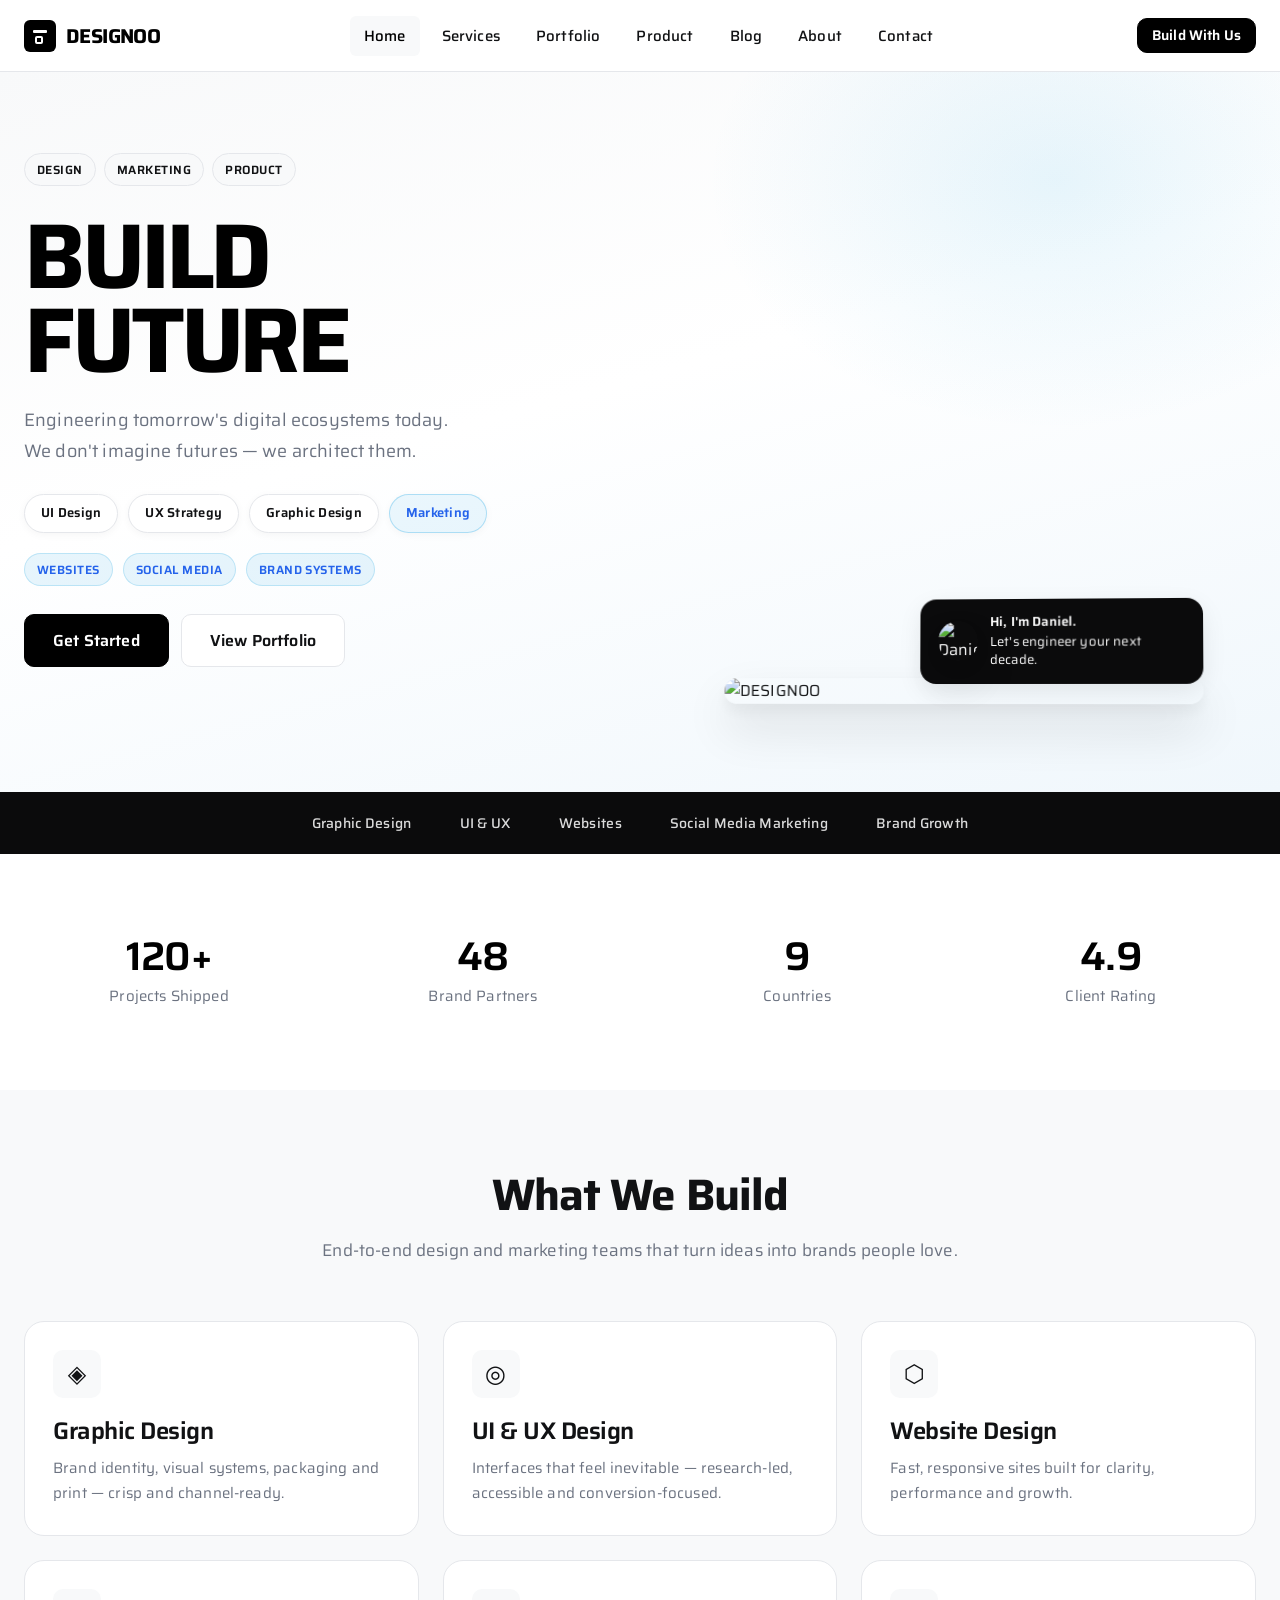
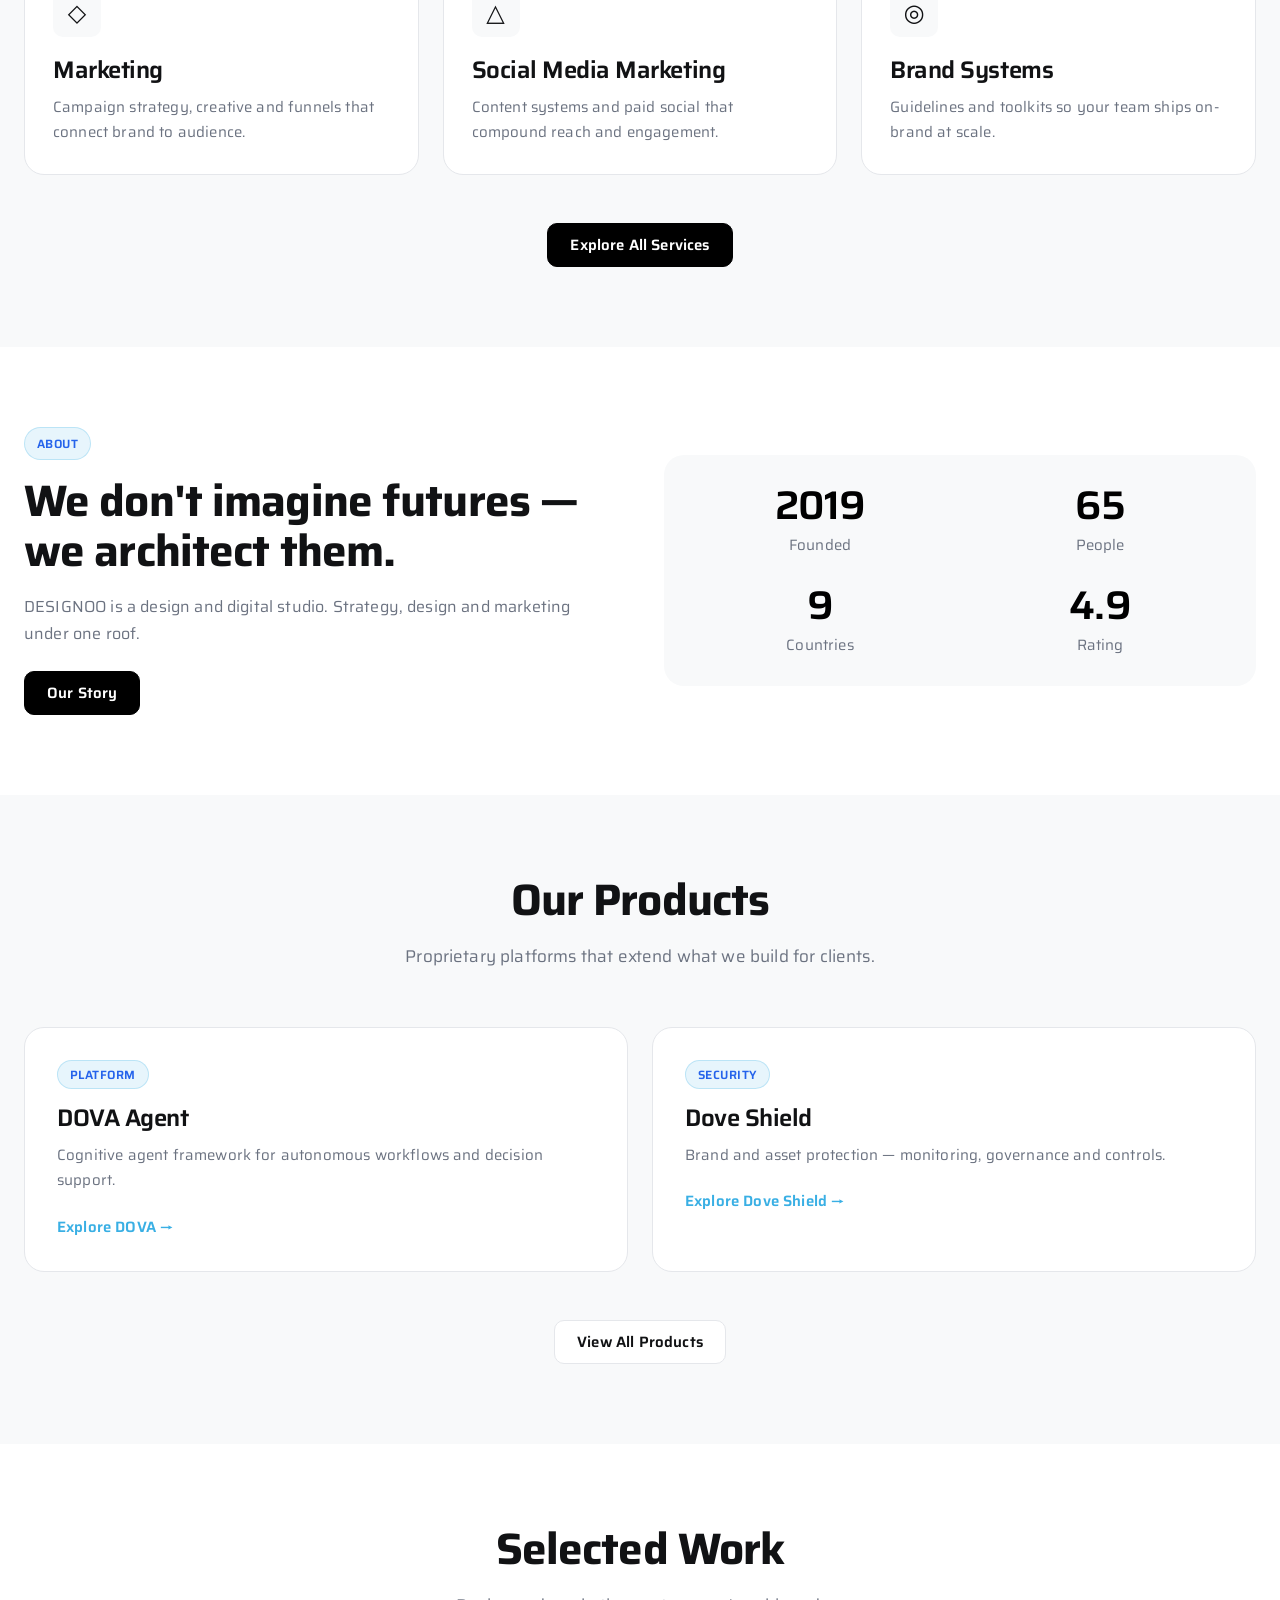
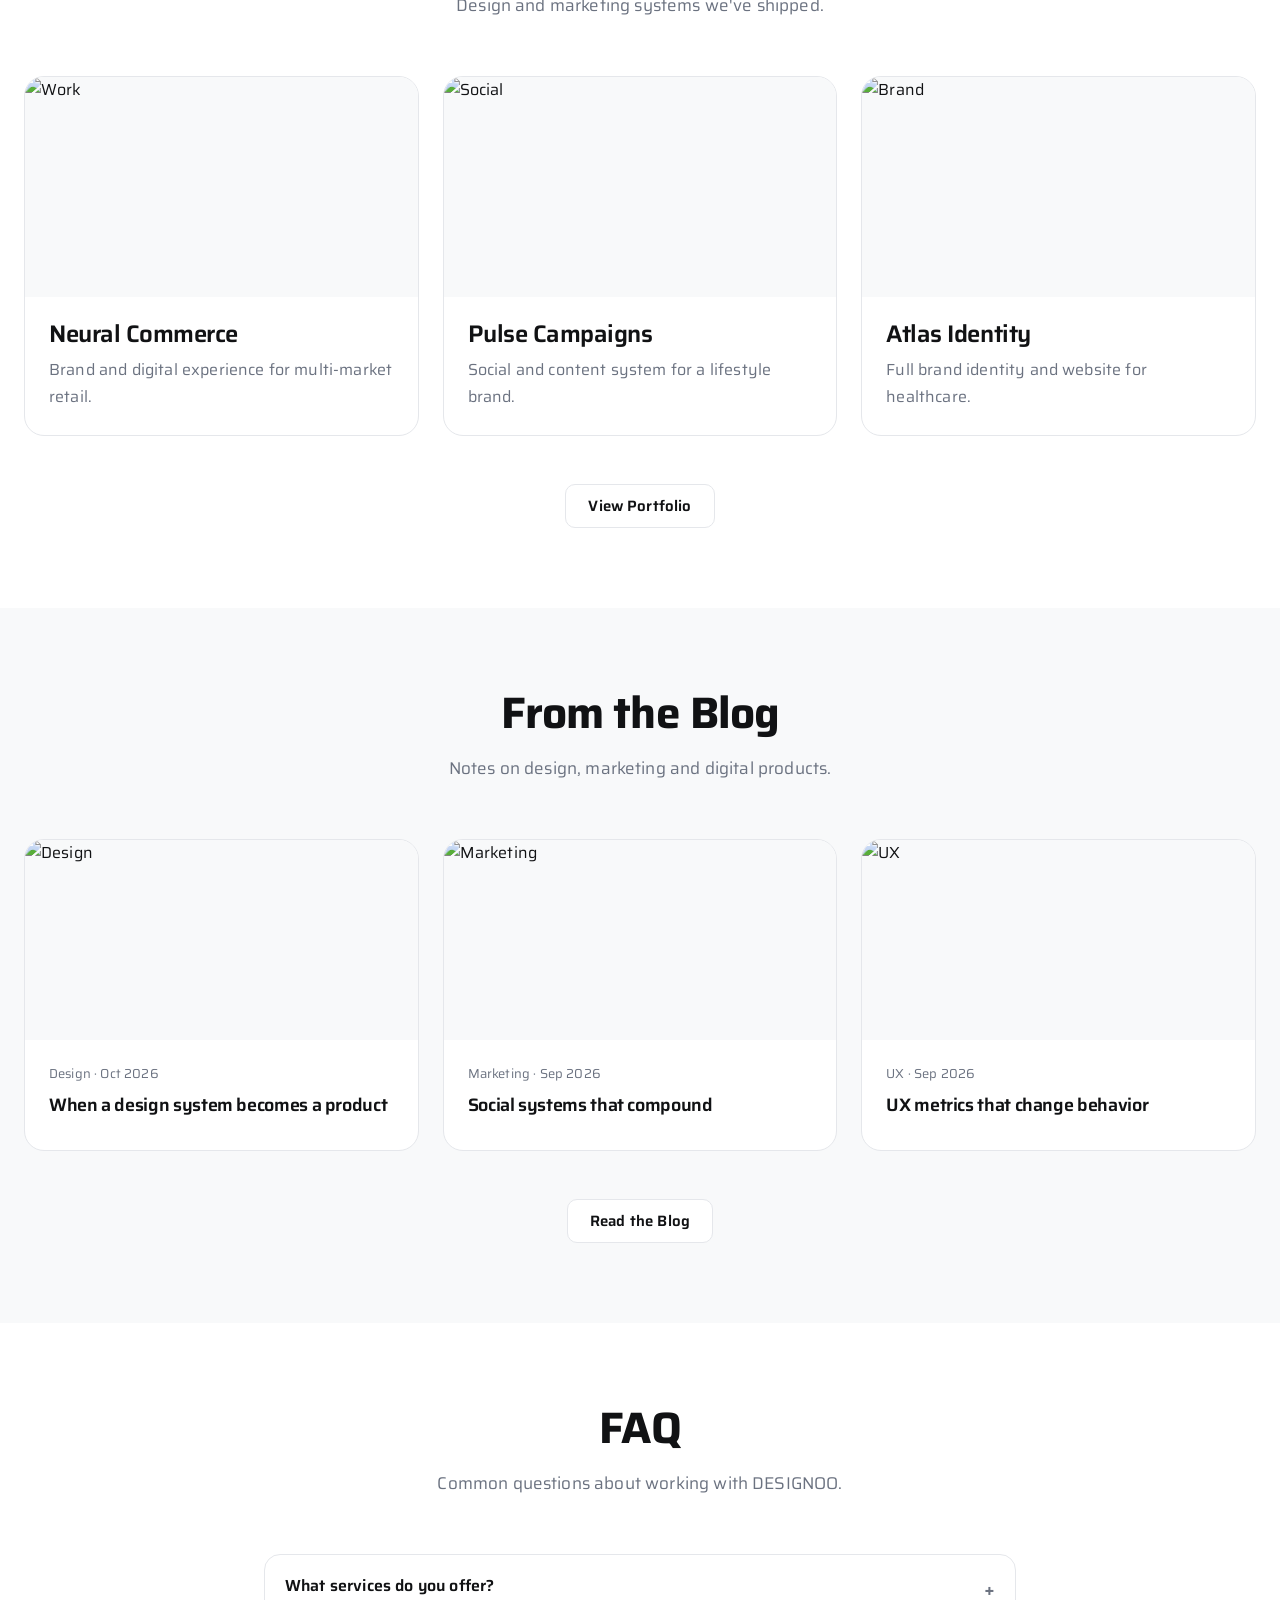
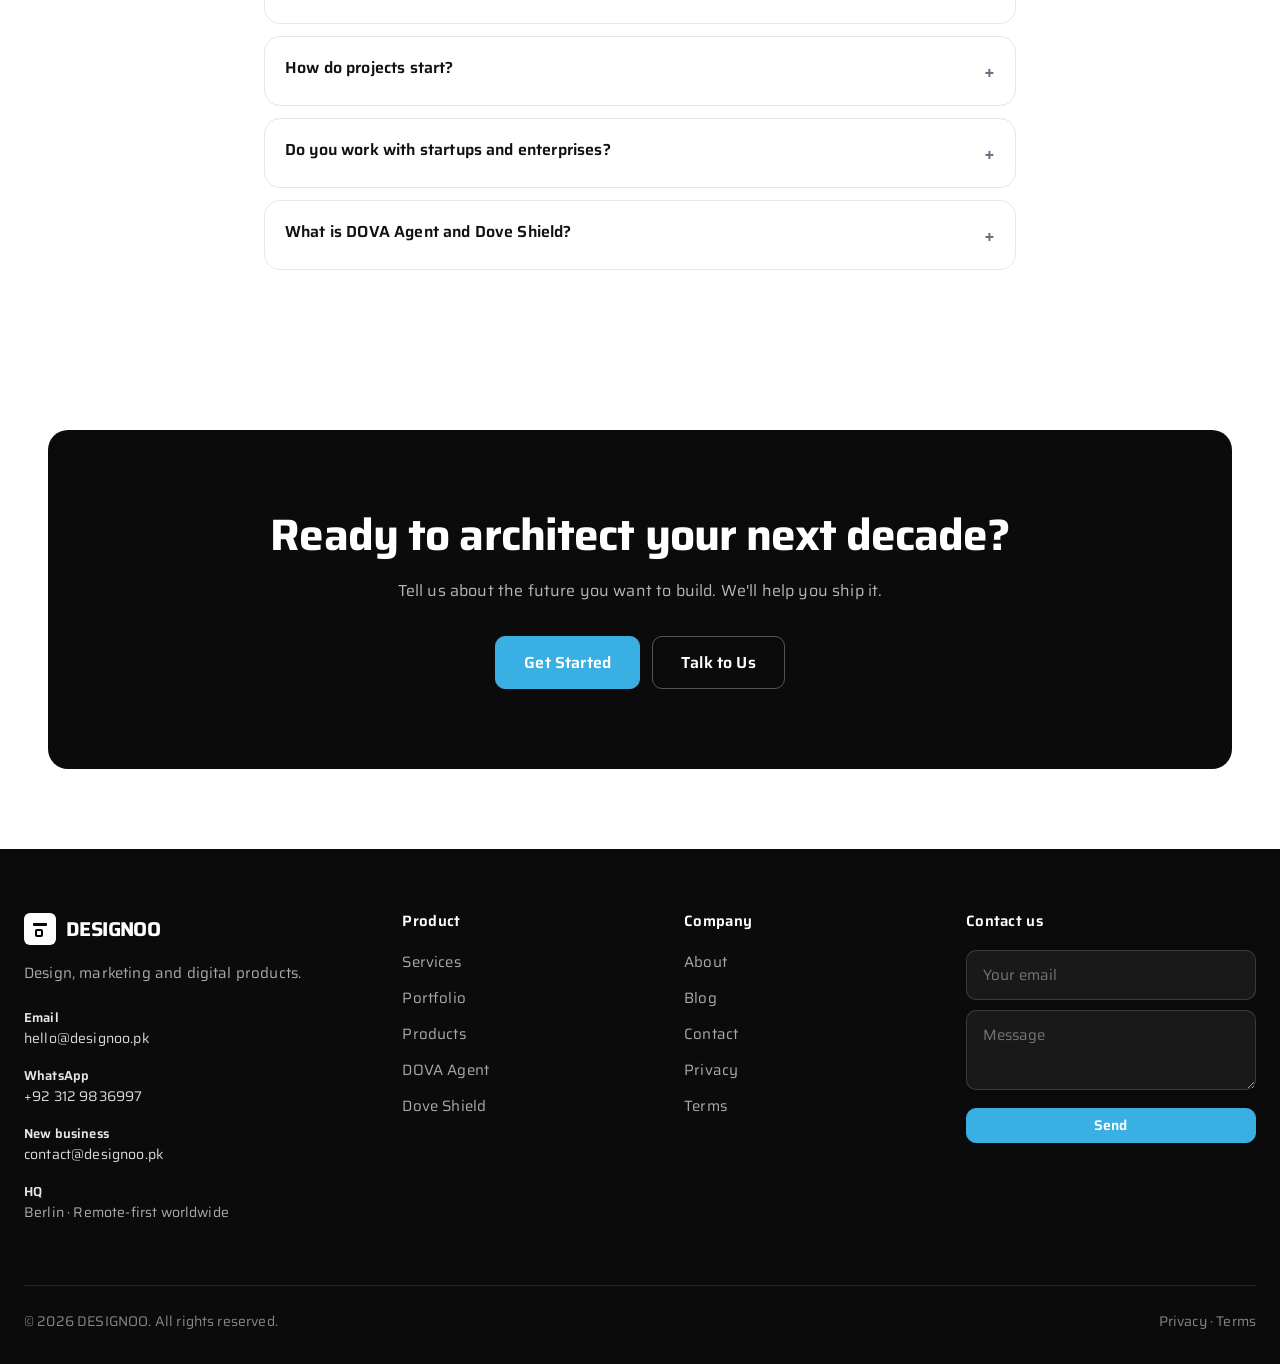
==== commit 9f126a68: "Home footer: hello@designoo.pk, contact@designoo.pk, WhatsApp +923129836997" ====
--- a/index.html
+++ b/index.html
@@ -232,9 +232,10 @@
           <a href="index.html" class="logo" style="color:#fff"><span class="logo-icon"></span> DESIGNOO</a>
           <p>Design, marketing and digital products.</p>
           <div class="footer-contact-info">
-            <p><strong>Email</strong><br><a href="mailto:hello@designoo.io">hello@designoo.io</a></p>
-            <p><strong>New business</strong><br><a href="mailto:work@designoo.io">work@designoo.io</a></p>
-            <p><strong>HQ</strong><br>Berlin · Remote-first</p>
+            <p><strong>Email</strong><br><a href="mailto:hello@designoo.pk">hello@designoo.pk</a></p>
+            <p><strong>WhatsApp</strong><br><a href="https://wa.me/923129836997">+92 312 9836997</a></p>
+            <p><strong>New business</strong><br><a href="mailto:contact@designoo.pk">contact@designoo.pk</a></p>
+            <p><strong>HQ</strong><br>Berlin · Remote-first worldwide</p>
           </div>
         </div>
         <div>
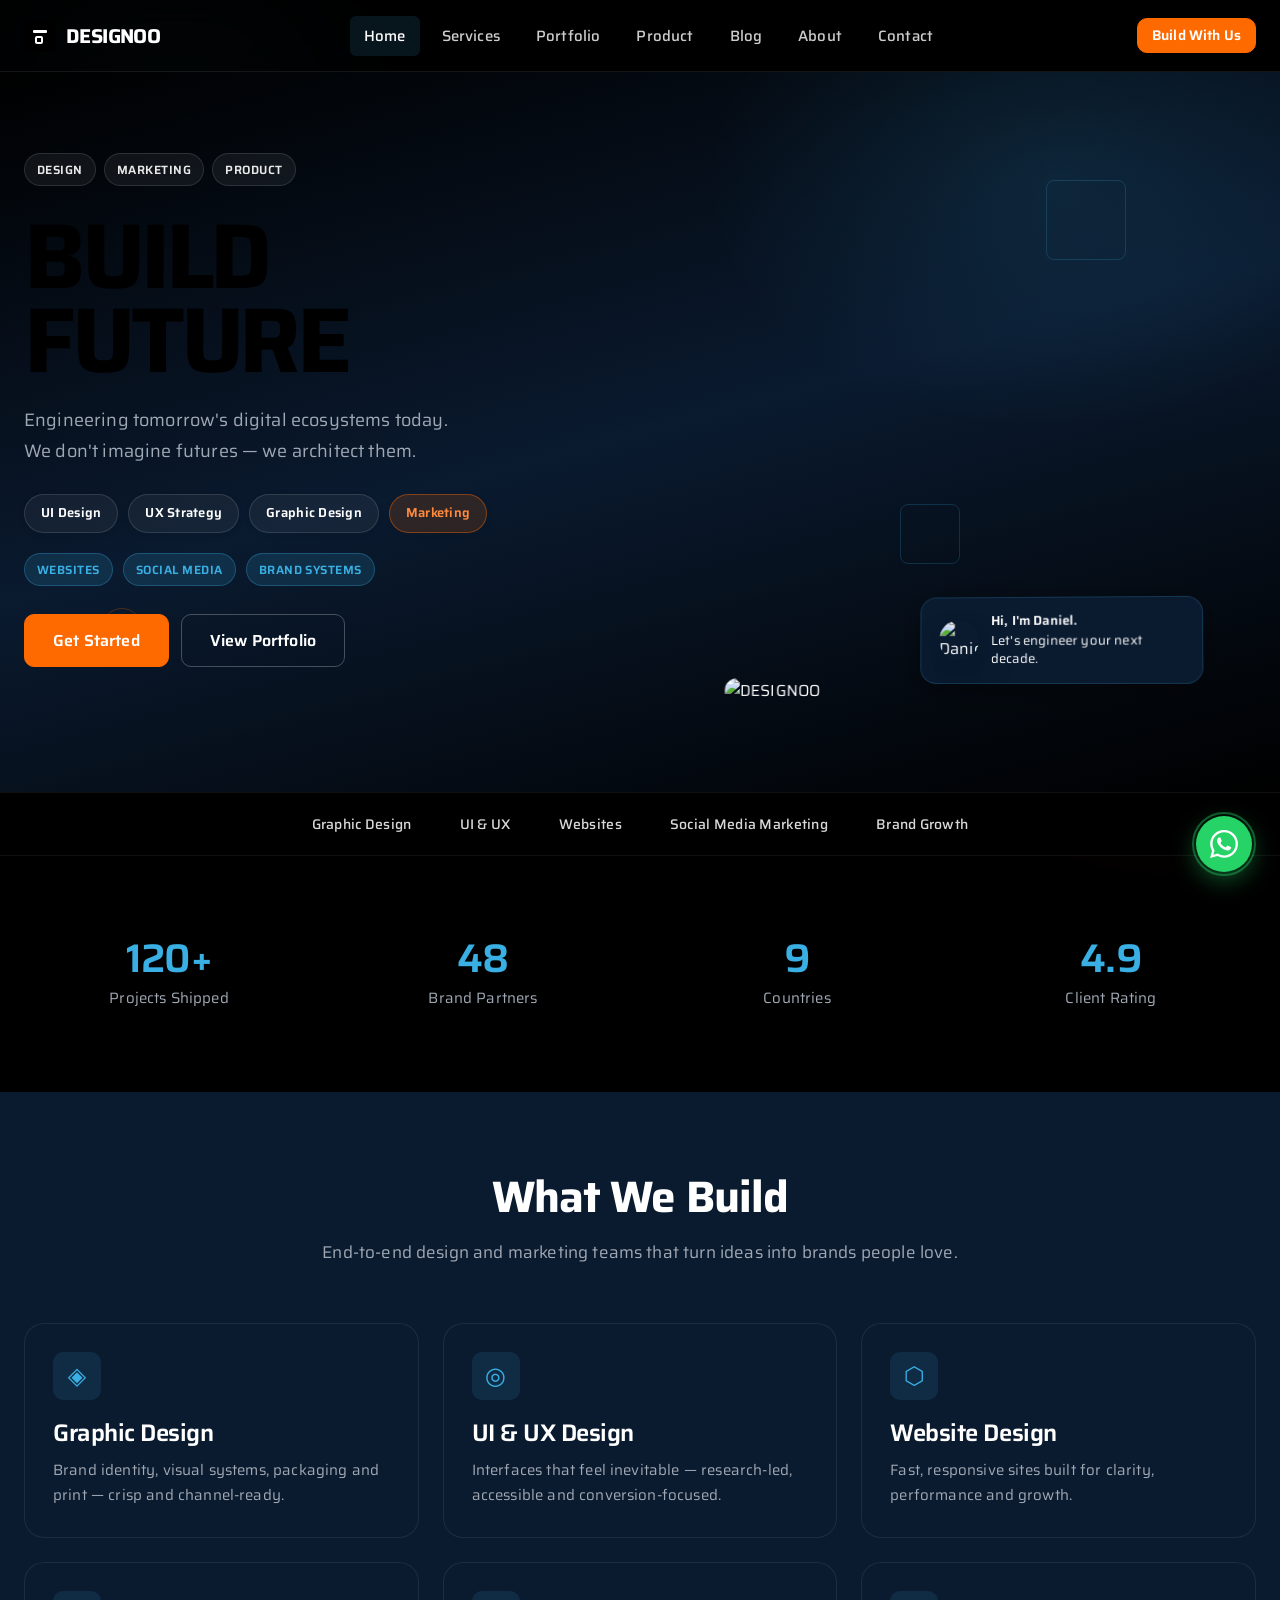
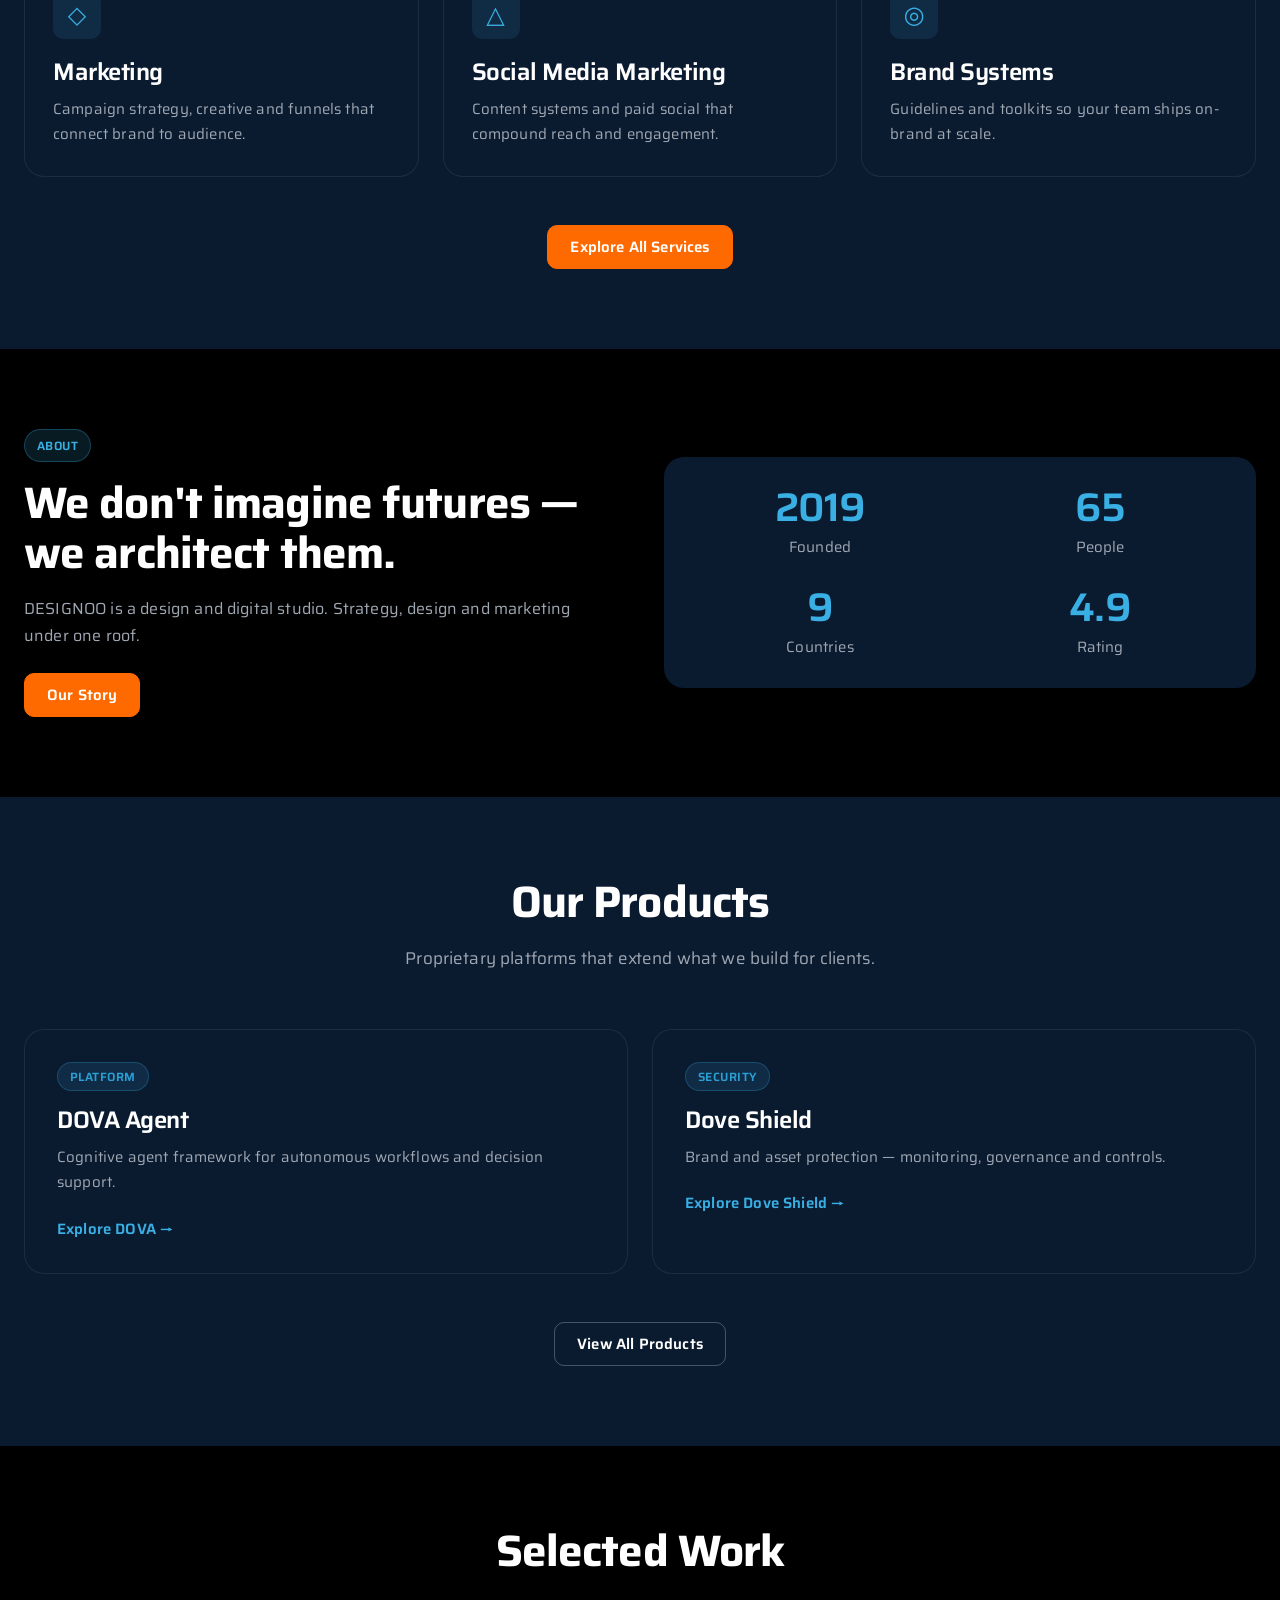
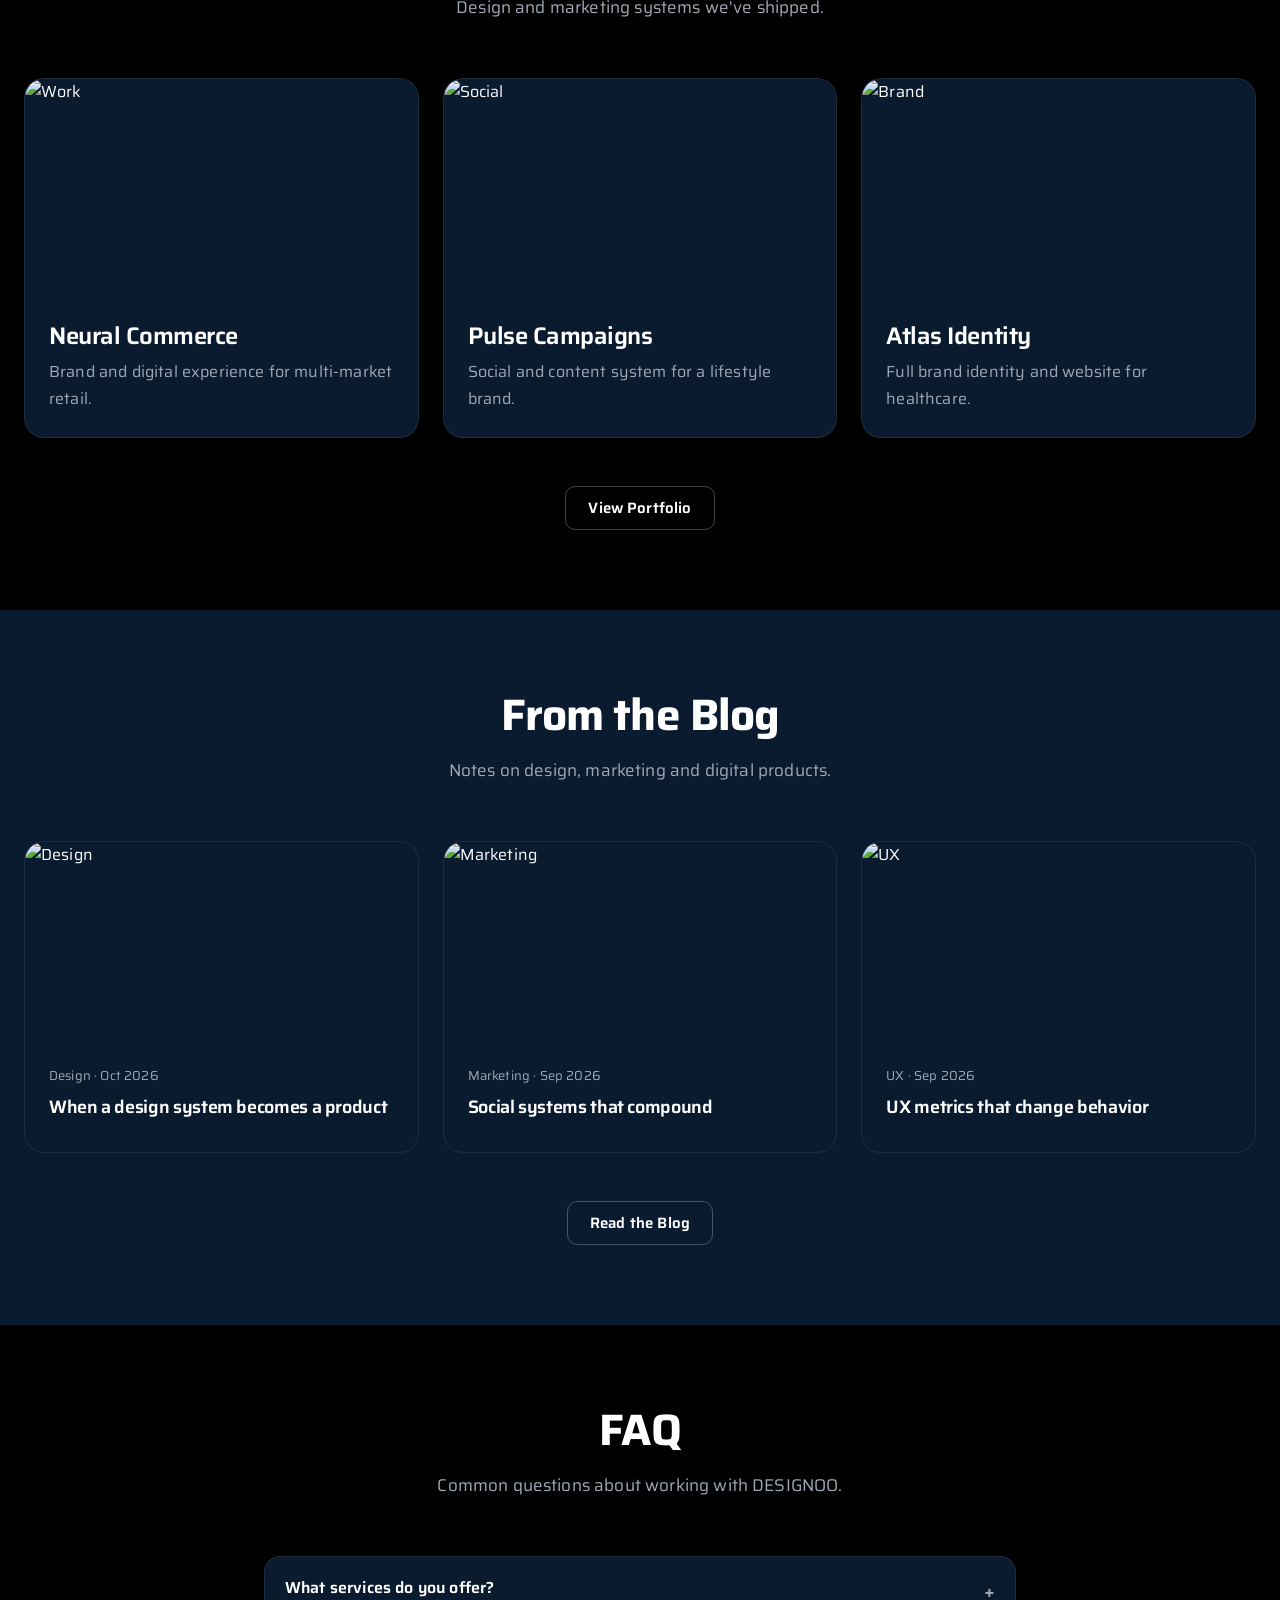
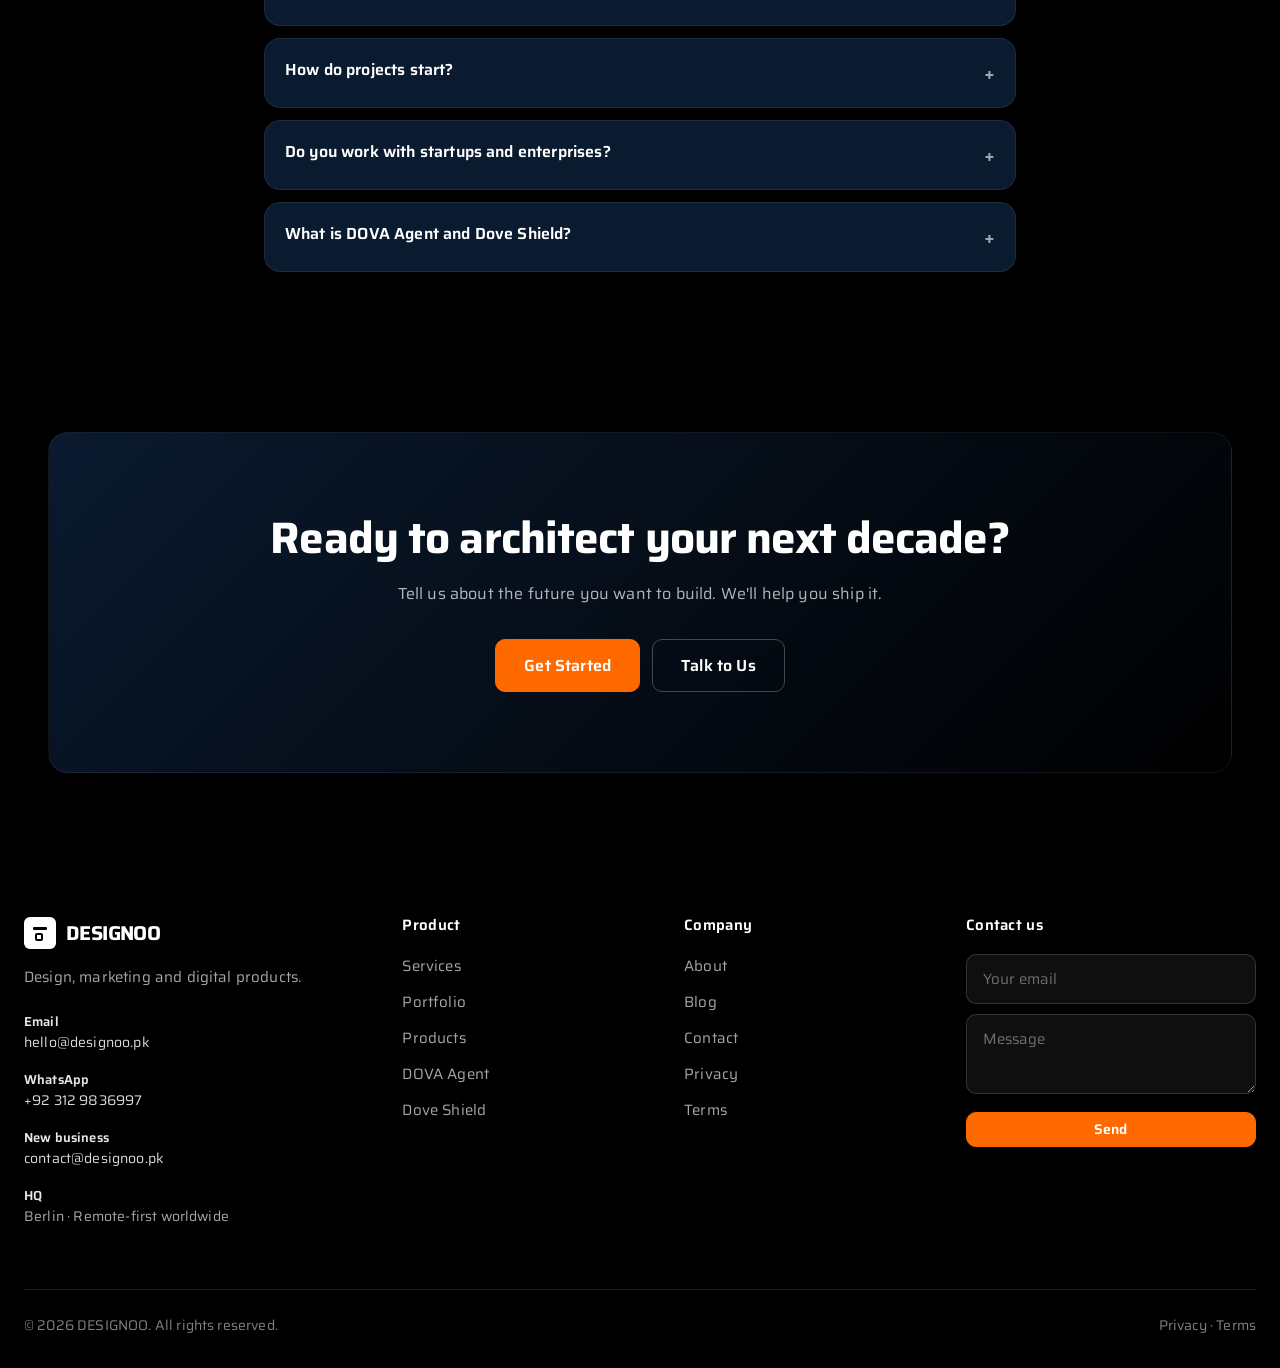
==== commit 349cf71d: "Design system: dark theme, orange CTAs, animated bg, 3D interactions" ====
--- a/index.html
+++ b/index.html
@@ -7,6 +7,7 @@
   <meta name="description" content="Graphic design, UI/UX, websites, marketing and social media — we architect digital experiences that grow brands.">
   <link rel="stylesheet" href="styles.css">
   <link rel="stylesheet" href="styles-extra.css">
+  <link rel="stylesheet" href="dark-theme.css">
 </head>
 <body>
   <header class="header">
@@ -86,7 +87,7 @@
     </div>
   </section>
 
-  <section class="section" id="services" style="background: var(--soft-bg);">
+  <section class="section" id="services" style="background: #0A1A2F;">
     <div class="container">
       <div class="section-header">
         <h2>What We Build</h2>
@@ -113,7 +114,7 @@
           <p class="mb-24">DESIGNOO is a design and digital studio. Strategy, design and marketing under one roof.</p>
           <a href="about.html" class="btn btn-primary">Our Story</a>
         </div>
-        <div class="card" style="background:var(--soft-bg);border:none">
+        <div class="card" style="background:#0A1A2F;border:none">
           <div class="stats-grid" style="grid-template-columns:1fr 1fr">
             <div class="stat-item"><h3>2019</h3><p>Founded</p></div>
             <div class="stat-item"><h3>65</h3><p>People</p></div>
@@ -125,7 +126,7 @@
     </div>
   </section>
 
-  <section class="section" id="product" style="background: var(--soft-bg);">
+  <section class="section" id="product" style="background: #0A1A2F;">
     <div class="container">
       <div class="section-header">
         <h2>Our Products</h2>
@@ -173,7 +174,7 @@
     </div>
   </section>
 
-  <section class="section" id="blog" style="background: var(--soft-bg);">
+  <section class="section" id="blog" style="background: #0A1A2F;">
     <div class="container">
       <div class="section-header">
         <h2>From the Blog</h2>
@@ -219,7 +220,7 @@
         <p>Tell us about the future you want to build. We'll help you ship it.</p>
         <div class="cta-actions">
           <a href="get-started.html" class="btn btn-accent btn-lg">Get Started</a>
-          <a href="contact.html" class="btn btn-secondary btn-lg" style="background:transparent;color:#fff;border-color:rgba(255,255,255,.3)">Talk to Us</a>
+          <a href="contact.html" class="btn btn-secondary btn-lg">Talk to Us</a>
         </div>
       </div>
     </div>
@@ -273,10 +274,6 @@
       </div>
     </div>
   </footer>
-  <script>
-    const toggle = document.getElementById('menuToggle');
-    const nav = document.getElementById('mainNav');
-    if (toggle && nav) toggle.addEventListener('click', () => nav.classList.toggle('open'));
-  </script>
+  <script src="app.js"></script>
 </body>
 </html>
--- a/dark-theme.css
+++ b/dark-theme.css
@@ -0,0 +1,355 @@
+/* Designoo / DOVA Dark Theme + Animations + 3D */
+:root {
+  --primary-black: #000000;
+  --primary-white: #FFFFFF;
+  --designoo-blue: #39AFE4;
+  --deep-navy: #0A1A2F;
+  --signature-orange: #FF6A00;
+  --warm-gray: #F5F5F5;
+  --primary-blue: #39AFE4;
+  --blue-dark: #2B9FD4;
+  --accent-orange: #FF6A00;
+  --soft-bg: #0A1A2F;
+  --dark-bg: #000000;
+  --page-bg: #000000;
+  --text-dark: #FFFFFF;
+  --text-grey: #A0A8B4;
+  --border: rgba(255, 255, 255, 0.1);
+  --card-bg: #0A1A2F;
+  --surface: #0F1C2E;
+  --glow-blue: 0 0 40px rgba(57, 175, 228, 0.25);
+  --glow-orange: 0 0 40px rgba(255, 106, 0, 0.3);
+  --shadow-sm: 0 2px 8px rgba(0, 0, 0, 0.4);
+  --shadow-card: 0 8px 32px rgba(0, 0, 0, 0.5);
+}
+body {
+  background: #000000 !important;
+  color: #FFFFFF;
+}
+
+/* ========== DARK THEME SURFACE OVERRIDES ========== */
+.header {
+  background: rgba(0, 0, 0, 0.85);
+  border-bottom-color: rgba(255, 255, 255, 0.08);
+  backdrop-filter: blur(16px);
+}
+.logo { color: var(--primary-white); }
+.nav-link { color: rgba(255, 255, 255, 0.8); }
+.nav-link:hover, .nav-link.active {
+  background: rgba(57, 175, 228, 0.12);
+  color: var(--primary-white);
+}
+.mobile-toggle span { background: var(--primary-white); }
+
+.card {
+  background: var(--card-bg, #0A1A2F);
+  border-color: rgba(255, 255, 255, 0.08);
+  color: var(--primary-white);
+}
+.card h3 { color: var(--primary-white); }
+.card p { color: var(--text-grey); }
+.card-icon {
+  background: rgba(57, 175, 228, 0.12);
+  color: #39AFE4;
+}
+
+.btn-primary {
+  background: #FF6A00;
+  border-color: #FF6A00;
+  color: #fff;
+}
+.btn-primary:hover {
+  background: #e65f00;
+  border-color: #e65f00;
+  box-shadow: 0 0 40px rgba(255, 106, 0, 0.3);
+}
+.btn-accent {
+  background: #FF6A00;
+  border-color: #FF6A00;
+}
+.btn-accent:hover {
+  background: #e65f00;
+  box-shadow: 0 0 40px rgba(255, 106, 0, 0.3);
+}
+.btn-secondary {
+  background: transparent;
+  color: #fff;
+  border-color: rgba(255, 255, 255, 0.25);
+}
+.btn-secondary:hover {
+  background: rgba(255, 255, 255, 0.08);
+  border-color: rgba(255, 255, 255, 0.4);
+}
+.btn-ghost { color: #fff; }
+.btn-ghost:hover { background: rgba(255, 255, 255, 0.08); }
+
+.badge {
+  background: rgba(255, 255, 255, 0.06);
+  color: rgba(255, 255, 255, 0.9);
+  border-color: rgba(255, 255, 255, 0.12);
+}
+.badge-blue {
+  background: rgba(57, 175, 228, 0.15);
+  color: #39AFE4;
+  border-color: rgba(57, 175, 228, 0.3);
+}
+
+.section-header h2,
+h1, h2, h3, h4 { color: #FFFFFF; }
+.section-header p, .lead, p { color: #A0A8B4; }
+
+.hero {
+  background: linear-gradient(165deg, #000000 0%, #0A1A2F 50%, #000000 100%);
+  position: relative;
+}
+.page-hero {
+  background: linear-gradient(180deg, #000 0%, #0A1A2F 100%);
+  border-bottom-color: rgba(255, 255, 255, 0.06);
+}
+.project-card, .blog-card {
+  background: #0A1A2F;
+  border-color: rgba(255, 255, 255, 0.08);
+}
+.project-card-body h3, .blog-card-body h3 { color: #fff; }
+.stat-item h3 { color: #39AFE4; }
+.stat-item p { color: #A0A8B4; }
+
+.form-input, .form-select, .form-textarea {
+  background: rgba(255, 255, 255, 0.05);
+  border-color: rgba(255, 255, 255, 0.12);
+  color: #fff;
+}
+.form-input:focus, .form-select:focus, .form-textarea:focus {
+  border-color: #39AFE4;
+  box-shadow: 0 0 0 3px rgba(57, 175, 228, 0.2);
+}
+.form-label { color: rgba(255, 255, 255, 0.85); }
+
+.content-link { color: #39AFE4; }
+.faq-item {
+  background: #0A1A2F;
+  border-color: rgba(255, 255, 255, 0.08);
+}
+.faq-item summary { color: #fff; }
+.product-card {
+  background: #0A1A2F;
+  border-color: rgba(255, 255, 255, 0.08);
+}
+.product-card h3 { color: #fff; }
+.product-card p { color: #A0A8B4; }
+
+/* ========== ANIMATED BACKGROUND ========== */
+.bg-fx {
+  position: fixed;
+  inset: 0;
+  z-index: 0;
+  pointer-events: none;
+  overflow: hidden;
+}
+.bg-fx .orb {
+  position: absolute;
+  border-radius: 50%;
+  filter: blur(80px);
+  opacity: 0.35;
+  animation: orbFloat 18s ease-in-out infinite;
+}
+.bg-fx .orb-1 {
+  width: 480px; height: 480px;
+  background: radial-gradient(circle, #39AFE4 0%, transparent 70%);
+  top: -10%; left: -5%;
+}
+.bg-fx .orb-2 {
+  width: 360px; height: 360px;
+  background: radial-gradient(circle, #FF6A00 0%, transparent 70%);
+  bottom: 10%; right: -5%;
+  animation-delay: -6s;
+  opacity: 0.25;
+}
+.bg-fx .orb-3 {
+  width: 280px; height: 280px;
+  background: radial-gradient(circle, #39AFE4 0%, transparent 70%);
+  top: 50%; left: 40%;
+  animation-delay: -12s;
+  opacity: 0.2;
+}
+@keyframes orbFloat {
+  0%, 100% { transform: translate(0, 0) scale(1); }
+  33% { transform: translate(40px, -30px) scale(1.08); }
+  66% { transform: translate(-30px, 20px) scale(0.95); }
+}
+
+.bg-grid {
+  position: fixed;
+  inset: 0;
+  z-index: 0;
+  pointer-events: none;
+  background-image:
+    linear-gradient(rgba(57, 175, 228, 0.03) 1px, transparent 1px),
+    linear-gradient(90deg, rgba(57, 175, 228, 0.03) 1px, transparent 1px);
+  background-size: 60px 60px;
+  mask-image: radial-gradient(ellipse at center, black 20%, transparent 75%);
+  animation: gridDrift 40s linear infinite;
+}
+@keyframes gridDrift {
+  from { background-position: 0 0; }
+  to { background-position: 60px 60px; }
+}
+
+body > header,
+body > section,
+body > footer,
+body > div.feature-strip {
+  position: relative;
+  z-index: 1;
+}
+
+/* ========== 3D INTERACTIVE ========== */
+.hero-image-wrap {
+  transform-style: preserve-3d;
+  transition: transform 0.2s ease-out;
+}
+.product-card, .card, .project-card {
+  transition: transform 0.3s ease, box-shadow 0.3s ease, border-color 0.3s ease;
+}
+.product-card:hover, .card:hover, .project-card:hover {
+  transform: translateY(-6px) scale(1.01);
+  border-color: rgba(57, 175, 228, 0.35);
+  box-shadow: 0 8px 32px rgba(0, 0, 0, 0.5), 0 0 40px rgba(57, 175, 228, 0.25);
+}
+
+.geo-shapes {
+  position: absolute;
+  inset: 0;
+  pointer-events: none;
+  overflow: hidden;
+  z-index: 0;
+}
+.geo-shapes span {
+  position: absolute;
+  border: 1px solid rgba(57, 175, 228, 0.2);
+  border-radius: 8px;
+  animation: geoSpin 20s linear infinite;
+}
+.geo-shapes .g1 {
+  width: 80px; height: 80px;
+  top: 15%; right: 12%;
+  animation-duration: 25s;
+}
+.geo-shapes .g2 {
+  width: 40px; height: 40px;
+  bottom: 20%; left: 8%;
+  border-color: rgba(255, 106, 0, 0.25);
+  border-radius: 50%;
+  animation-duration: 18s;
+  animation-direction: reverse;
+}
+.geo-shapes .g3 {
+  width: 60px; height: 60px;
+  top: 60%; right: 25%;
+  animation-duration: 30s;
+}
+@keyframes geoSpin {
+  from { transform: rotate(0deg) translateY(0); }
+  to { transform: rotate(360deg) translateY(-20px); }
+}
+
+/* ========== SCROLL REVEAL ========== */
+.reveal {
+  opacity: 0;
+  transform: translateY(28px);
+  transition: opacity 0.7s ease, transform 0.7s ease;
+}
+.reveal.visible {
+  opacity: 1;
+  transform: translateY(0);
+}
+.reveal-delay-1 { transition-delay: 0.1s; }
+.reveal-delay-2 { transition-delay: 0.2s; }
+
+/* ========== FLOATING WHATSAPP ========== */
+.wa-float {
+  position: fixed;
+  bottom: 28px;
+  right: 28px;
+  z-index: 9999;
+  width: 56px;
+  height: 56px;
+  border-radius: 50%;
+  background: #25D366;
+  color: #fff;
+  display: flex;
+  align-items: center;
+  justify-content: center;
+  box-shadow: 0 8px 24px rgba(37, 211, 102, 0.4);
+  transition: transform 0.25s, box-shadow 0.25s;
+  text-decoration: none;
+}
+.wa-float:hover {
+  transform: scale(1.08);
+  box-shadow: 0 12px 32px rgba(37, 211, 102, 0.5);
+}
+.wa-float svg {
+  width: 28px;
+  height: 28px;
+  fill: currentColor;
+}
+.wa-float::after {
+  content: '';
+  position: absolute;
+  inset: -4px;
+  border-radius: 50%;
+  border: 2px solid rgba(37, 211, 102, 0.4);
+  animation: waPulse 2s ease-out infinite;
+}
+@keyframes waPulse {
+  0% { transform: scale(1); opacity: 1; }
+  100% { transform: scale(1.4); opacity: 0; }
+}
+
+.cta-section {
+  background: linear-gradient(135deg, #0A1A2F 0%, #000 100%);
+  border: 1px solid rgba(255, 255, 255, 0.06);
+}
+.feature-strip {
+  background: #000;
+  border-top: 1px solid rgba(255, 255, 255, 0.06);
+  border-bottom: 1px solid rgba(255, 255, 255, 0.06);
+}
+
+.skill-pill {
+  background: rgba(255, 255, 255, 0.05);
+  color: #fff;
+  border-color: rgba(255, 255, 255, 0.12);
+}
+.skill-pill:hover {
+  border-color: #39AFE4;
+  box-shadow: 0 4px 12px rgba(57, 175, 228, 0.2);
+}
+.skill-pill-accent {
+  background: rgba(255, 106, 0, 0.15);
+  color: #FF8A3D;
+  border-color: rgba(255, 106, 0, 0.4);
+}
+.skill-cta-card {
+  background: rgba(10, 26, 47, 0.9);
+  border-color: rgba(255, 255, 255, 0.1);
+}
+.skill-cta-body strong { color: #fff; }
+.chat-widget {
+  background: #0A1A2F;
+  border: 1px solid rgba(57, 175, 228, 0.2);
+}
+
+@media (max-width: 900px) {
+  .nav {
+    background: #0A1A2F;
+    border-bottom-color: rgba(255, 255, 255, 0.08);
+  }
+}
+
+@media (prefers-reduced-motion: reduce) {
+  .bg-fx .orb, .bg-grid, .geo-shapes span, .wa-float::after {
+    animation: none;
+  }
+  .reveal { opacity: 1; transform: none; }
+}
